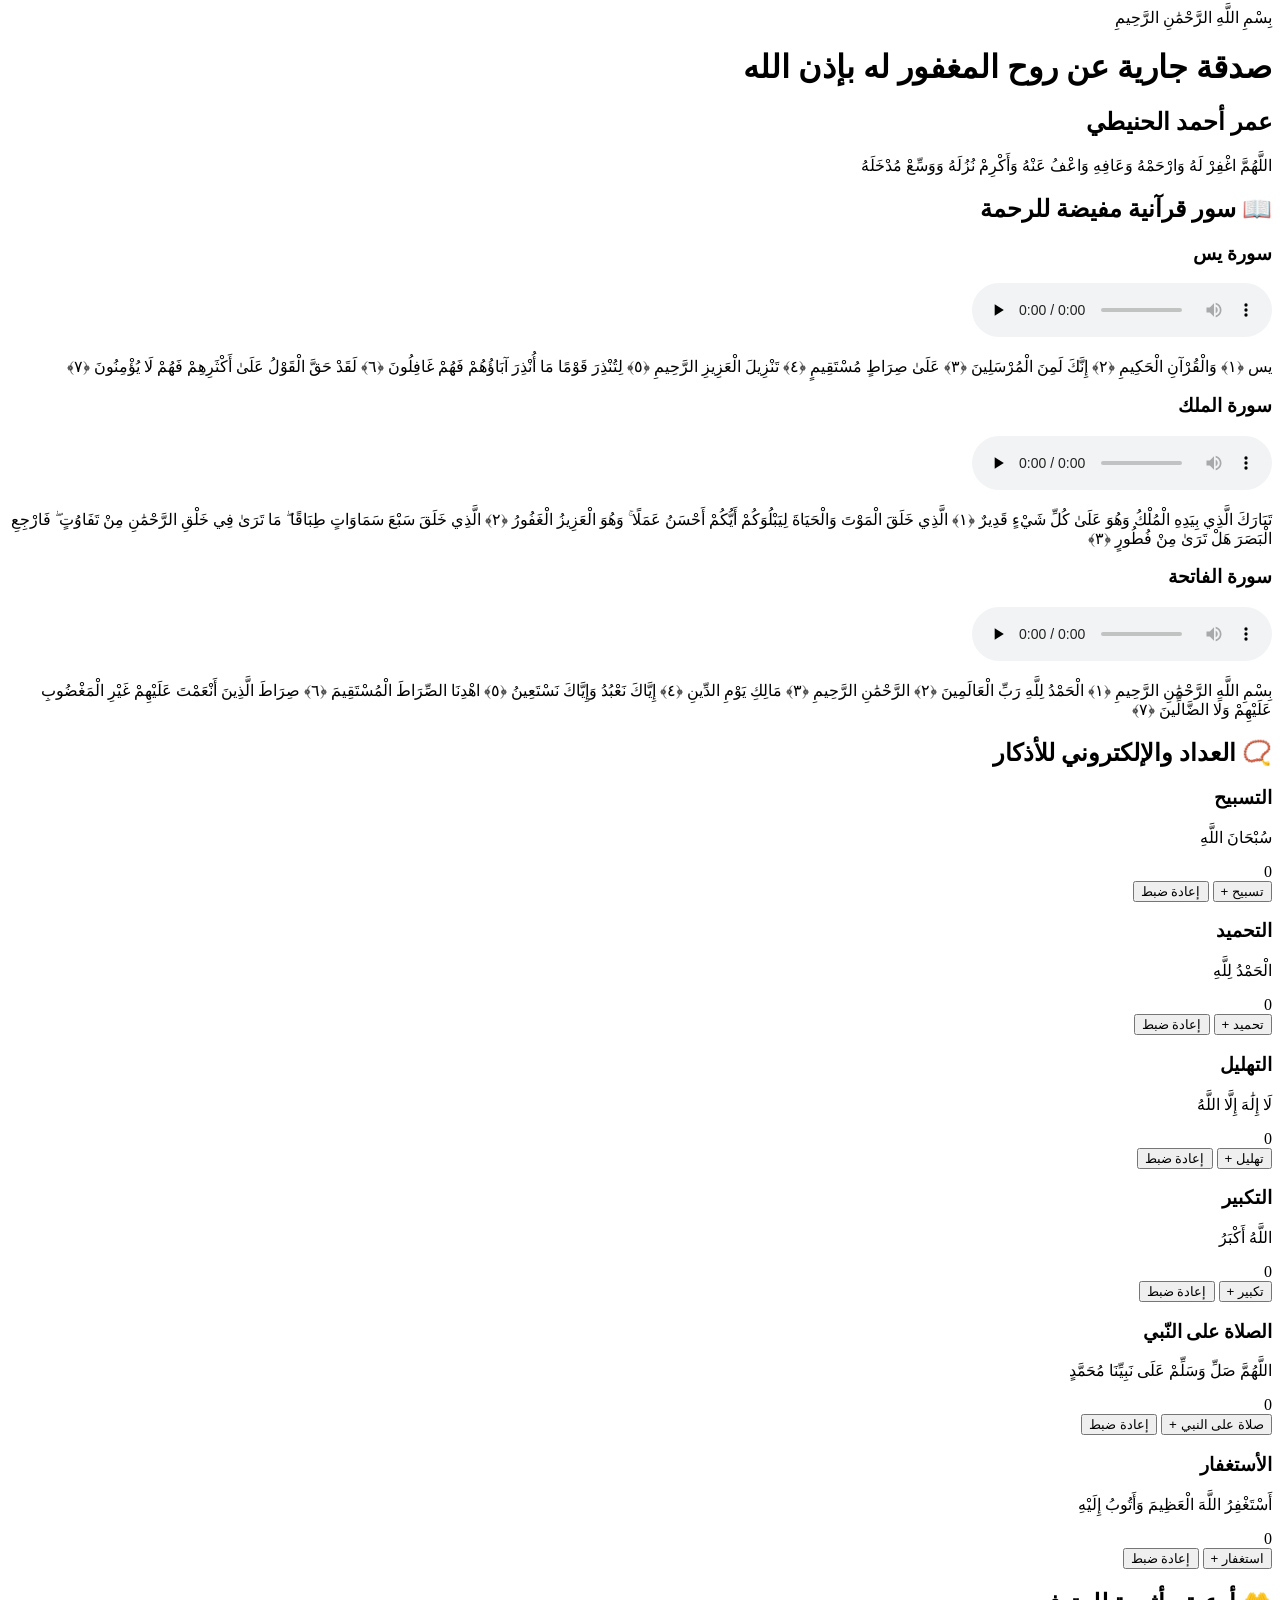
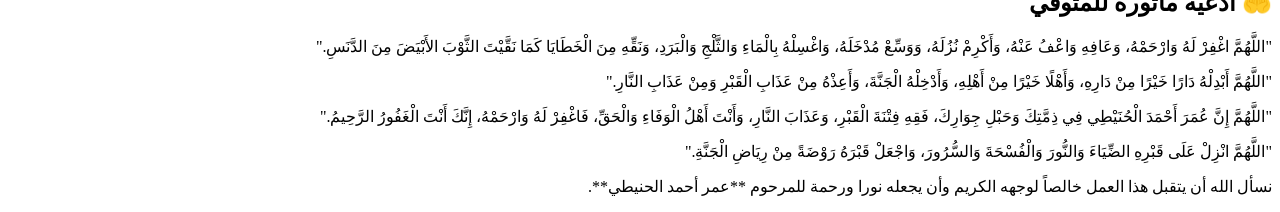
==== index.html @ a3ccf5ac "Create index.html" ====
<!DOCTYPE html>
<html lang="ar" dir="rtl">
<head>
    <meta charset="UTF-8">
    <meta name="viewport" content="width=device-width, initial-scale=1.0">
    <title>صدقة جارية عن روح المرحوم عمر أحمد الحنيطي</title>
    <link rel="stylesheet" href="style.css">
    <!-- خطوط عربية من Google Fonts -->
    <link rel="preconnect" href="https://fonts.googleapis.com">
    <link rel="preconnect" href="https://fonts.gstatic.com" crossorigin>
    <link href="https://fonts.googleapis.com/css2?family=Amiri:ital,wght@0,400;0,700;1,400&family=Tajawal:wght@400;500;700&display=swap" rel="stylesheet">
</head>
<body>

    <!-- الهيدر والترحيب -->
    <header class="hero">
        <div class="container">
            <span class="bismillah">بِسْمِ اللَّهِ الرَّحْمَٰنِ الرَّحِيمِ</span>
            <h1>صدقة جارية عن روح المغفور له بإذن الله</h1>
            <h2 class="name">عمر أحمد الحنيطي</h2>
            <p class="dua-header">اللَّهُمَّ اغْفِرْ لَهُ وَارْحَمْهُ وَعَافِهِ وَاعْفُ عَنْهُ وَأَكْرِمْ نُزُلَهُ وَوَسِّعْ مُدْخَلَهُ</p>
        </div>
    </header>

    <main class="container">
        <!-- قسم تلاوات قرآنية -->
        <section class="card">
            <h2><span class="icon">📖</span> سور قرآنية مفيضة للرحمة</h2>
            <div class="quran-container">

                <!-- سورة يس -->
                <div class="quran-item">
                    <h3>سورة يس</h3>
                    <audio controls preload="none">
                        <source src="https://server6.mp3quran.net/thubti/036.mp3" type="audio/mpeg">
                        متصفحك لا يدعم تشغيل الصوت.
                    </audio>
                    <div class="quran-text">
                        <p>يس ﴿١﴾ وَالْقُرْآنِ الْحَكِيمِ ﴿٢﴾ إِنَّكَ لَمِنَ الْمُرْسَلِينَ ﴿٣﴾ عَلَىٰ صِرَاطٍ مُسْتَقِيمٍ ﴿٤﴾ تَنْزِيلَ الْعَزِيزِ الرَّحِيمِ ﴿٥﴾ لِتُنْذِرَ قَوْمًا مَا أُنْذِرَ آبَاؤُهُمْ فَهُمْ غَافِلُونَ ﴿٦﴾ لَقَدْ حَقَّ الْقَوْلُ عَلَىٰ أَكْثَرِهِمْ فَهُمْ لَا يُؤْمِنُونَ ﴿٧﴾</p>
                    </div>
                </div>

                <!-- سورة الملك -->
                <div class="quran-item">
                    <h3>سورة الملك</h3>
                    <audio controls preload="none">
                        <source src="https://server6.mp3quran.net/thubti/067.mp3" type="audio/mpeg">
                        متصفحك لا يدعم تشغيل الصوت.
                    </audio>
                    <div class="quran-text">
                        <p>تَبَارَكَ الَّذِي بِيَدِهِ الْمُلْكُ وَهُوَ عَلَىٰ كُلِّ شَيْءٍ قَدِيرٌ ﴿١﴾ الَّذِي خَلَقَ الْمَوْتَ وَالْحَيَاةَ لِيَبْلُوَكُمْ أَيُّكُمْ أَحْسَنُ عَمَلًا ۚ وَهُوَ الْعَزِيزُ الْغَفُورُ ﴿٢﴾ الَّذِي خَلَقَ سَبْعَ سَمَاوَاتٍ طِبَاقًا ۖ مَا تَرَىٰ فِي خَلْقِ الرَّحْمَٰنِ مِنْ تَفَاوُتٍ ۖ فَارْجِعِ الْبَصَرَ هَلْ تَرَىٰ مِنْ فُطُورٍ ﴿٣﴾</p>
                    </div>
                </div>

                <!-- سورة الفاتحة -->
                <div class="quran-item">
                    <h3>سورة الفاتحة</h3>
                    <audio controls preload="none">
                        <source src="https://server6.mp3quran.net/thubti/001.mp3" type="audio/mpeg">
                        متصفحك لا يدعم تشغيل الصوت.
                    </audio>
                    <div class="quran-text">
                        <p>بِسْمِ اللَّهِ الرَّحْمَٰنِ الرَّحِيمِ ﴿١﴾ الْحَمْدُ لِلَّهِ رَبِّ الْعَالَمِينَ ﴿٢﴾ الرَّحْمَٰنِ الرَّحِيمِ ﴿٣﴾ مَالِكِ يَوْمِ الدِّينِ ﴿٤﴾ إِيَّاكَ نَعْبُدُ وَإِيَّاكَ نَسْتَعِينُ ﴿٥﴾ اهْدِنَا الصِّرَاطَ الْمُسْتَقِيمَ ﴿٦﴾ صِرَاطَ الَّذِينَ أَنْعَمْتَ عَلَيْهِمْ غَيْرِ الْمَغْضُوبِ عَلَيْهِمْ وَلَا الضَّالِّينَ ﴿٧﴾</p>
                    </div>
                </div>

            </div>
        </section>

        <!-- قسم السبحة الإلكترونية والعدادات -->
        <section class="card">
            <h2><span class="icon">📿</span> العداد والإلكتروني للأذكار</h2>
            <div class="counter-grid">
                
                <div class="counter-card">
                    <h3>التسبيح</h3>
                    <p class="dhikr-text">سُبْحَانَ اللَّهِ</p>
                    <div class="count-display" id="tasbeeh-count">0</div>
                    <button class="btn-count" onclick="increment('tasbeeh')">تسبيح +</button>
                    <button class="btn-reset" onclick="resetCount('tasbeeh')">إعادة ضبط</button>
                </div>

                <div class="counter-card">
                    <h3>التحميد</h3>
                    <p class="dhikr-text">الْحَمْدُ لِلَّهِ</p>
                    <div class="count-display" id="tahmeed-count">0</div>
                    <button class="btn-count" onclick="increment('tahmeed')">تحميد +</button>
                    <button class="btn-reset" onclick="resetCount('tahmeed')">إعادة ضبط</button>
                </div>

                <div class="counter-card">
                    <h3>التهليل</h3>
                    <p class="dhikr-text">لَا إِلَٰهَ إِلَّا اللَّهُ</p>
                    <div class="count-display" id="tahleel-count">0</div>
                    <button class="btn-count" onclick="increment('tahleel')">تهليل +</button>
                    <button class="btn-reset" onclick="resetCount('tahleel')">إعادة ضبط</button>
                </div>

                <div class="counter-card">
                    <h3>التكبير</h3>
                    <p class="dhikr-text">اللَّهُ أَكْبَرُ</p>
                    <div class="count-display" id="takbeer-count">0</div>
                    <button class="btn-count" onclick="increment('takbeer')">تكبير +</button>
                    <button class="btn-reset" onclick="resetCount('takbeer')">إعادة ضبط</button>
                </div>

                <div class="counter-card">
                    <h3>الصلاة على النّبي</h3>
                    <p class="dhikr-text">اللَّهُمَّ صَلِّ وَسَلِّمْ عَلَى نَبِيِّنَا مُحَمَّدٍ</p>
                    <div class="count-display" id="salawat-count">0</div>
                    <button class="btn-count" onclick="increment('salawat')">صلاة على النبي +</button>
                    <button class="btn-reset" onclick="resetCount('salawat')">إعادة ضبط</button>
                </div>

                <div class="counter-card">
                    <h3>الأستغفار</h3>
                    <p class="dhikr-text">أَسْتَغْفِرُ اللَّهَ الْعَظِيمَ وَأَتُوبُ إِلَيْهِ</p>
                    <div class="count-display" id="istighfar-count">0</div>
                    <button class="btn-count" onclick="increment('istighfar')">استغفار +</button>
                    <button class="btn-reset" onclick="resetCount('istighfar')">إعادة ضبط</button>
                </div>

            </div>
        </section>

        <!-- قسم الأدعية للمتوفي -->
        <section class="card">
            <h2><span class="icon">🤲</span> أدعية مأثورة للمتوفي</h2>
            <div class="dua-list">
                <div class="dua-item">
                    <p>"اللَّهُمَّ اغْفِرْ لَهُ وَارْحَمْهُ، وَعَافِهِ وَاعْفُ عَنْهُ، وَأَكْرِمْ نُزُلَهُ، وَوَسِّعْ مُدْخَلَهُ، وَاغْسِلْهُ بِالْمَاءِ وَالثَّلْجِ وَالْبَرَدِ، وَنَقِّهِ مِنَ الْخَطَايَا كَمَا نَقَّيْتَ الثَّوْبَ الأَبْيَضَ مِنَ الدَّنَسِ."</p>
                </div>
                <div class="dua-item">
                    <p>"اللَّهُمَّ أَبْدِلْهُ دَارًا خَيْرًا مِنْ دَارِهِ، وَأَهْلًا خَيْرًا مِنْ أَهْلِهِ، وَأَدْخِلْهُ الْجَنَّةَ، وَأَعِذْهُ مِنْ عَذَابِ الْقَبْرِ وَمِنْ عَذَابِ النَّارِ."</p>
                </div>
                <div class="dua-item">
                    <p>"اللَّهُمَّ إِنَّ عُمَرَ أَحْمَدَ الْحُنَيْطِي فِي ذِمَّتِكَ وَحَبْلِ جِوَارِكَ، فَقِهِ فِتْنَةَ الْقَبْرِ، وَعَذَابَ النَّارِ، وَأَنْتَ أَهْلُ الْوَفَاءِ وَالْحَقِّ، فَاغْفِرْ لَهُ وَارْحَمْهُ، إِنَّكَ أَنْتَ الْغَفُورُ الرَّحِيمُ."</p>
                </div>
                <div class="dua-item">
                    <p>"اللَّهُمَّ انْزِلْ عَلَى قَبْرِهِ الضِّيَاءَ وَالنُّورَ وَالْفُسْحَةَ وَالسُّرُورَ، وَاجْعَلْ قَبْرَهُ رَوْضَةً مِنْ رِيَاضِ الْجَنَّةِ."</p>
                </div>
            </div>
        </section>
    </main>

    <footer>
        <div class="container">
            <p>نسأل الله أن يتقبل هذا العمل خالصاً لوجهه الكريم وأن يجعله نورا ورحمة للمرحوم **عمر أحمد الحنيطي**.</p>
        </div>
    </footer>

    <script src="script.js"></script>
</body>
</html>
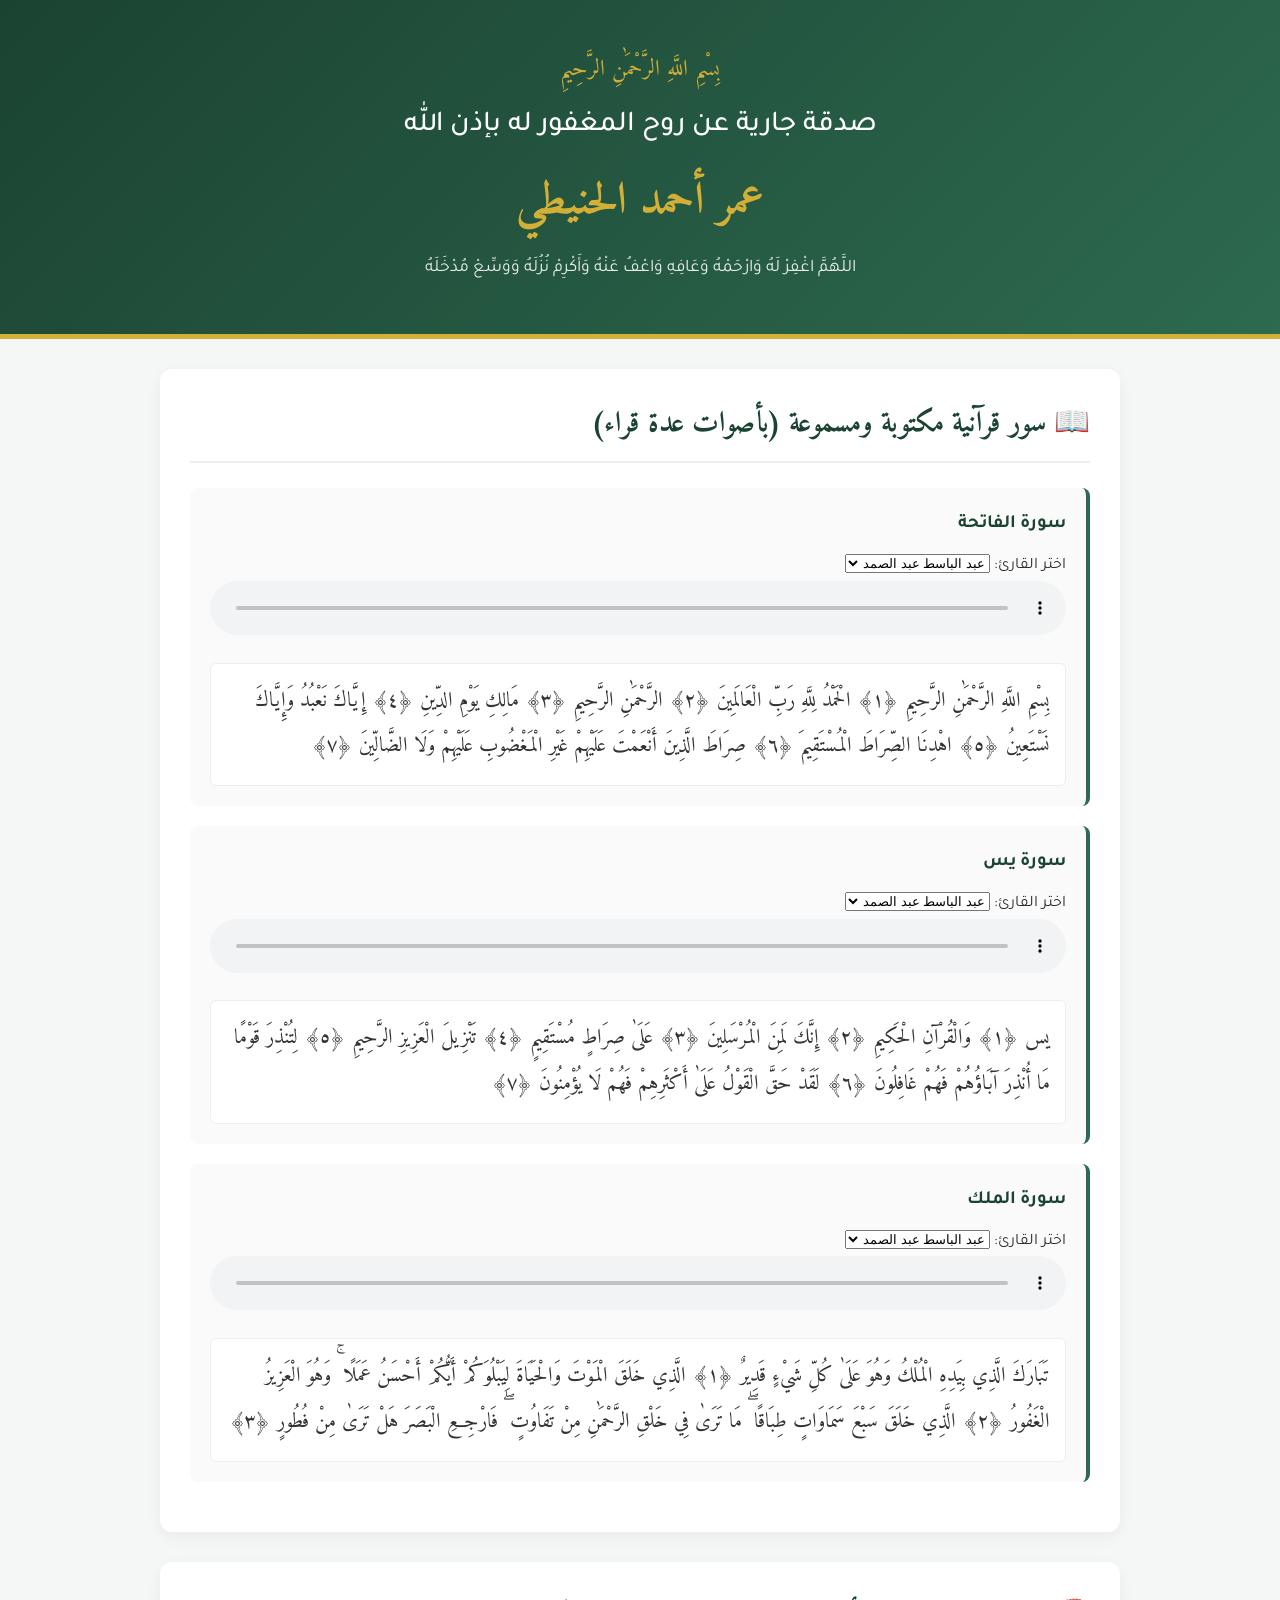
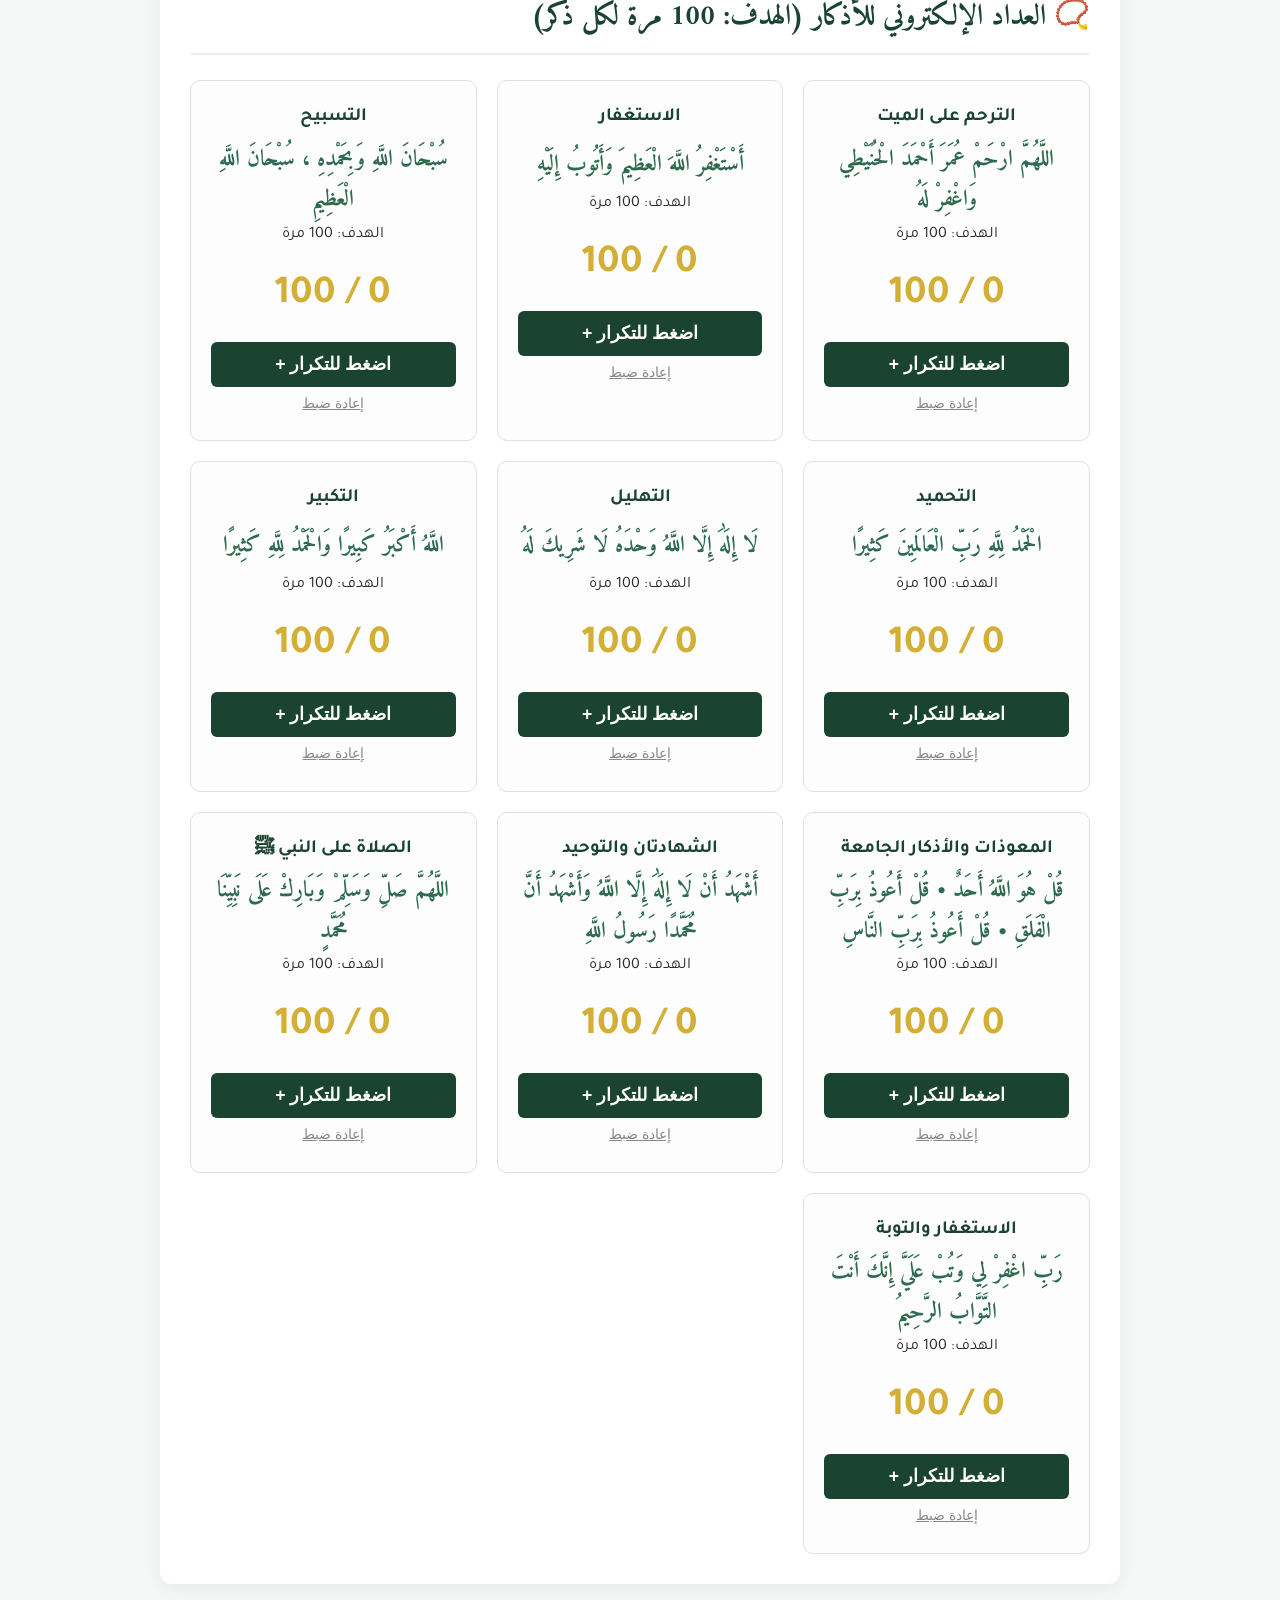
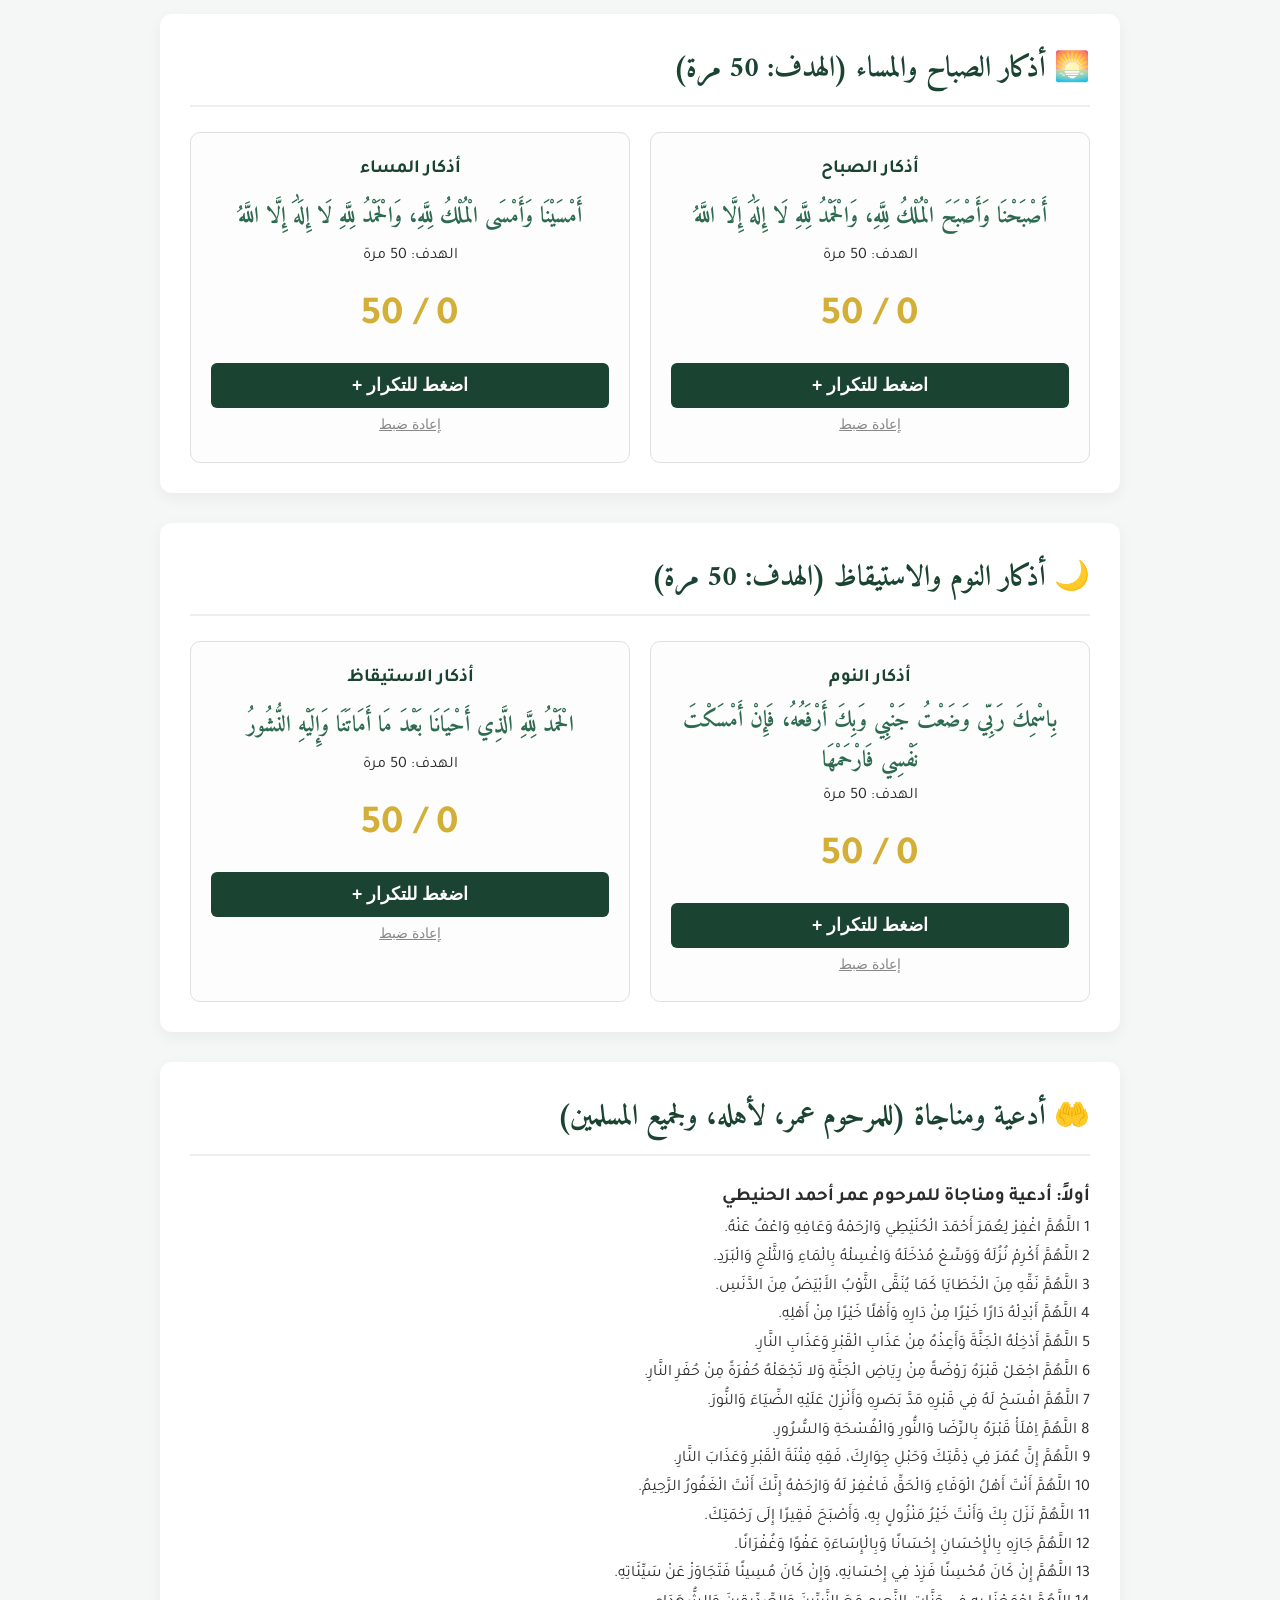
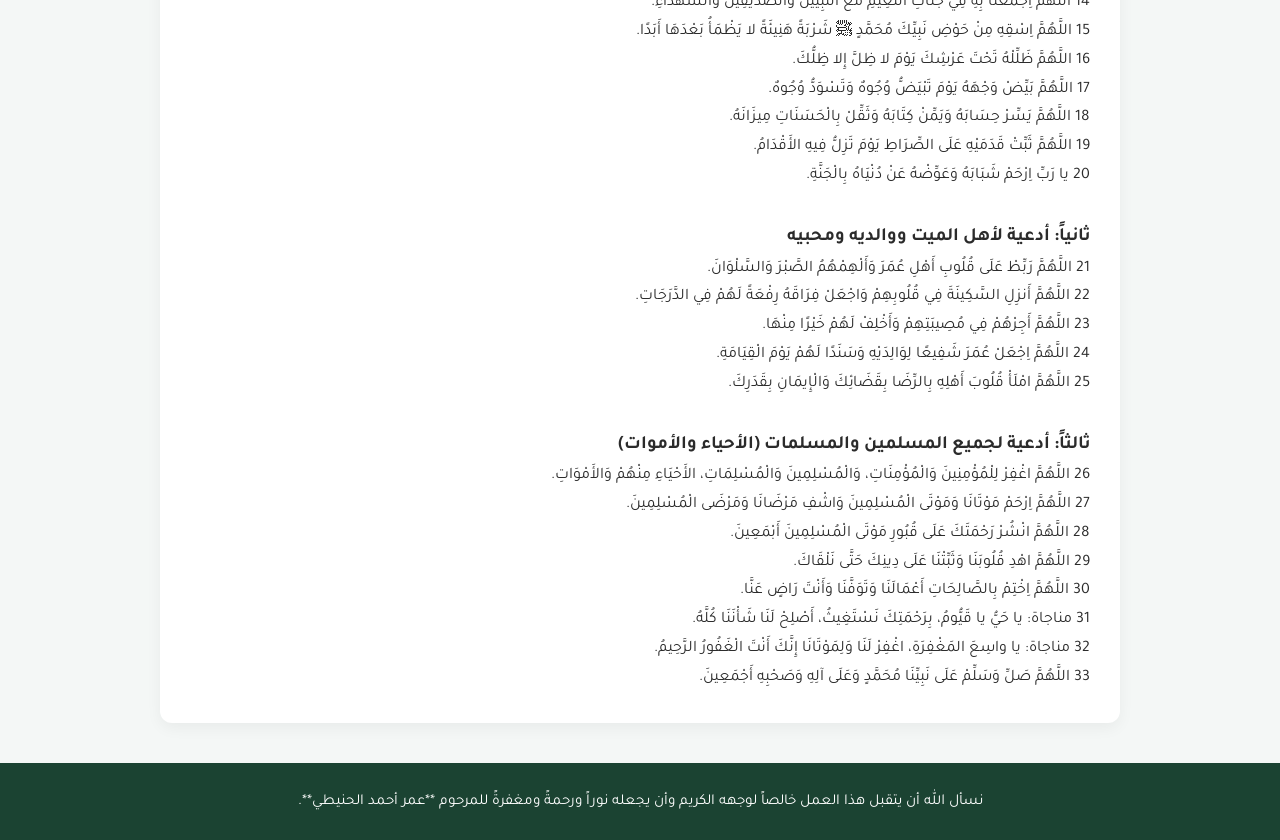
==== commit 28b1ed9b: "Update index.html" ====
--- a/index.html
+++ b/index.html
@@ -5,14 +5,12 @@
     <meta name="viewport" content="width=device-width, initial-scale=1.0">
     <title>صدقة جارية عن روح المرحوم عمر أحمد الحنيطي</title>
     <link rel="stylesheet" href="style.css">
-    <!-- خطوط عربية من Google Fonts -->
     <link rel="preconnect" href="https://fonts.googleapis.com">
     <link rel="preconnect" href="https://fonts.gstatic.com" crossorigin>
-    <link href="https://fonts.googleapis.com/css2?family=Amiri:ital,wght@0,400;0,700;1,400&family=Tajawal:wght@400;500;700&display=swap" rel="stylesheet">
+    <link href="https://fonts.googleapis.com/css2?family=Amiri:wght@400;700&family=Tajawal:wght@400;500;700&display=swap" rel="stylesheet">
 </head>
 <body>
 
-    <!-- الهيدر والترحيب -->
     <header class="hero">
         <div class="container">
             <span class="bismillah">بِسْمِ اللَّهِ الرَّحْمَٰنِ الرَّحِيمِ</span>
@@ -23,17 +21,44 @@
     </header>
 
     <main class="container">
-        <!-- قسم تلاوات قرآنية -->
-        <section class="card">
-            <h2><span class="icon">📖</span> سور قرآنية مفيضة للرحمة</h2>
+        
+        <!-- قسم تلاوات قرآنية متعددة المشايخ -->
+        <section class="card">
+            <h2><span class="icon">📖</span> سور قرآنية مكتوبة ومسموعة (بأصوات عدة قراء)</h2>
             <div class="quran-container">
+
+                <!-- سورة الفاتحة -->
+                <div class="quran-item">
+                    <h3>سورة الفاتحة</h3>
+                    <div class="reciter-select">
+                        <label>اختر القارئ: </label>
+                        <select onchange="changeAudio('fatiha', this.value)">
+                            <option value="https://server6.mp3quran.net/thubti/001.mp3">عبد الباسط عبد الصمد</option>
+                            <option value="https://server8.mp3quran.net/afs/001.mp3">مشاري العفاسي</option>
+                            <option value="https://server13.mp3quran.net/hussary/001.mp3">محمود خليل الحصري</option>
+                        </select>
+                    </div>
+                    <audio id="audio-fatiha" controls preload="none">
+                        <source src="https://server6.mp3quran.net/thubti/001.mp3" type="audio/mpeg">
+                    </audio>
+                    <div class="quran-text">
+                        <p>بِسْمِ اللَّهِ الرَّحْمَٰنِ الرَّحِيمِ ﴿١﴾ الْحَمْدُ لِلَّهِ رَبِّ الْعَالَمِينَ ﴿٢﴾ الرَّحْمَٰنِ الرَّحِيمِ ﴿٣﴾ مَالِكِ يَوْمِ الدِّينِ ﴿٤﴾ إِيَّاكَ نَعْبُدُ وَإِيَّاكَ نَسْتَعِينُ ﴿٥﴾ اهْدِنَا الصِّرَاطَ الْمُسْتَقِيمَ ﴿٦﴾ صِرَاطَ الَّذِينَ أَنْعَمْتَ عَلَيْهِمْ غَيْرِ الْمَغْضُوبِ عَلَيْهِمْ وَلَا الضَّالِّينَ ﴿٧﴾</p>
+                    </div>
+                </div>
 
                 <!-- سورة يس -->
                 <div class="quran-item">
                     <h3>سورة يس</h3>
-                    <audio controls preload="none">
+                    <div class="reciter-select">
+                        <label>اختر القارئ: </label>
+                        <select onchange="changeAudio('yasin', this.value)">
+                            <option value="https://server6.mp3quran.net/thubti/036.mp3">عبد الباسط عبد الصمد</option>
+                            <option value="https://server8.mp3quran.net/afs/036.mp3">مشاري العفاسي</option>
+                            <option value="https://server13.mp3quran.net/hussary/036.mp3">محمود خليل الحصري</option>
+                        </select>
+                    </div>
+                    <audio id="audio-yasin" controls preload="none">
                         <source src="https://server6.mp3quran.net/thubti/036.mp3" type="audio/mpeg">
-                        متصفحك لا يدعم تشغيل الصوت.
                     </audio>
                     <div class="quran-text">
                         <p>يس ﴿١﴾ وَالْقُرْآنِ الْحَكِيمِ ﴿٢﴾ إِنَّكَ لَمِنَ الْمُرْسَلِينَ ﴿٣﴾ عَلَىٰ صِرَاطٍ مُسْتَقِيمٍ ﴿٤﴾ تَنْزِيلَ الْعَزِيزِ الرَّحِيمِ ﴿٥﴾ لِتُنْذِرَ قَوْمًا مَا أُنْذِرَ آبَاؤُهُمْ فَهُمْ غَافِلُونَ ﴿٦﴾ لَقَدْ حَقَّ الْقَوْلُ عَلَىٰ أَكْثَرِهِمْ فَهُمْ لَا يُؤْمِنُونَ ﴿٧﴾</p>
@@ -43,109 +68,239 @@
                 <!-- سورة الملك -->
                 <div class="quran-item">
                     <h3>سورة الملك</h3>
-                    <audio controls preload="none">
+                    <div class="reciter-select">
+                        <label>اختر القارئ: </label>
+                        <select onchange="changeAudio('mulk', this.value)">
+                            <option value="https://server6.mp3quran.net/thubti/067.mp3">عبد الباسط عبد الصمد</option>
+                            <option value="https://server8.mp3quran.net/afs/067.mp3">مشاري العفاسي</option>
+                            <option value="https://server13.mp3quran.net/hussary/067.mp3">محمود خليل الحصري</option>
+                        </select>
+                    </div>
+                    <audio id="audio-mulk" controls preload="none">
                         <source src="https://server6.mp3quran.net/thubti/067.mp3" type="audio/mpeg">
-                        متصفحك لا يدعم تشغيل الصوت.
                     </audio>
                     <div class="quran-text">
                         <p>تَبَارَكَ الَّذِي بِيَدِهِ الْمُلْكُ وَهُوَ عَلَىٰ كُلِّ شَيْءٍ قَدِيرٌ ﴿١﴾ الَّذِي خَلَقَ الْمَوْتَ وَالْحَيَاةَ لِيَبْلُوَكُمْ أَيُّكُمْ أَحْسَنُ عَمَلًا ۚ وَهُوَ الْعَزِيزُ الْغَفُورُ ﴿٢﴾ الَّذِي خَلَقَ سَبْعَ سَمَاوَاتٍ طِبَاقًا ۖ مَا تَرَىٰ فِي خَلْقِ الرَّحْمَٰنِ مِنْ تَفَاوُتٍ ۖ فَارْجِعِ الْبَصَرَ هَلْ تَرَىٰ مِنْ فُطُورٍ ﴿٣﴾</p>
                     </div>
                 </div>
 
-                <!-- سورة الفاتحة -->
-                <div class="quran-item">
-                    <h3>سورة الفاتحة</h3>
-                    <audio controls preload="none">
-                        <source src="https://server6.mp3quran.net/thubti/001.mp3" type="audio/mpeg">
-                        متصفحك لا يدعم تشغيل الصوت.
-                    </audio>
-                    <div class="quran-text">
-                        <p>بِسْمِ اللَّهِ الرَّحْمَٰنِ الرَّحِيمِ ﴿١﴾ الْحَمْدُ لِلَّهِ رَبِّ الْعَالَمِينَ ﴿٢﴾ الرَّحْمَٰنِ الرَّحِيمِ ﴿٣﴾ مَالِكِ يَوْمِ الدِّينِ ﴿٤﴾ إِيَّاكَ نَعْبُدُ وَإِيَّاكَ نَسْتَعِينُ ﴿٥﴾ اهْدِنَا الصِّرَاطَ الْمُسْتَقِيمَ ﴿٦﴾ صِرَاطَ الَّذِينَ أَنْعَمْتَ عَلَيْهِمْ غَيْرِ الْمَغْضُوبِ عَلَيْهِمْ وَلَا الضَّالِّينَ ﴿٧﴾</p>
-                    </div>
-                </div>
-
-            </div>
-        </section>
-
-        <!-- قسم السبحة الإلكترونية والعدادات -->
-        <section class="card">
-            <h2><span class="icon">📿</span> العداد والإلكتروني للأذكار</h2>
+            </div>
+        </section>
+
+        <!-- قسم العدادات 100 مرة -->
+        <section class="card">
+            <h2><span class="icon">📿</span> العداد الإلكتروني للأذكار (الهدف: 100 مرة لكل ذكر)</h2>
             <div class="counter-grid">
                 
+                <div class="counter-card" id="card-taraham">
+                    <h3>الترحم على الميت</h3>
+                    <p class="dhikr-text">اللَّهُمَّ ارْحَمْ عُمَرَ أَحْمَدَ الْحُنَيْطِي وَاغْفِرْ لَهُ</p>
+                    <div class="target-badge">الهدف: 100 مرة</div>
+                    <div class="count-display"><span id="taraham-count">0</span> / 100</div>
+                    <div class="progress-bar"><div class="progress-fill" id="taraham-progress"></div></div>
+                    <button class="btn-count" onclick="increment('taraham', 100)">اضغط للتكرار +</button>
+                    <button class="btn-reset" onclick="resetCount('taraham')">إعادة ضبط</button>
+                </div>
+
+                <div class="counter-card" id="card-istighfar">
+                    <h3>الاستغفار</h3>
+                    <p class="dhikr-text">أَسْتَغْفِرُ اللَّهَ الْعَظِيمَ وَأَتُوبُ إِلَيْهِ</p>
+                    <div class="target-badge">الهدف: 100 مرة</div>
+                    <div class="count-display"><span id="istighfar-count">0</span> / 100</div>
+                    <div class="progress-bar"><div class="progress-fill" id="istighfar-progress"></div></div>
+                    <button class="btn-count" onclick="increment('istighfar', 100)">اضغط للتكرار +</button>
+                    <button class="btn-reset" onclick="resetCount('istighfar')">إعادة ضبط</button>
+                </div>
+
+                <div class="counter-card" id="card-tasbeeh">
+                    <h3>التسبيح</h3>
+                    <p class="dhikr-text">سُبْحَانَ اللَّهِ وَبِحَمْدِهِ ، سُبْحَانَ اللَّهِ الْعَظِيمِ</p>
+                    <div class="target-badge">الهدف: 100 مرة</div>
+                    <div class="count-display"><span id="tasbeeh-count">0</span> / 100</div>
+                    <div class="progress-bar"><div class="progress-fill" id="tasbeeh-progress"></div></div>
+                    <button class="btn-count" onclick="increment('tasbeeh', 100)">اضغط للتكرار +</button>
+                    <button class="btn-reset" onclick="resetCount('tasbeeh')">إعادة ضبط</button>
+                </div>
+
+                <div class="counter-card" id="card-tahmeed">
+                    <h3>التحميد</h3>
+                    <p class="dhikr-text">الْحَمْدُ لِلَّهِ رَبِّ الْعَالَمِينَ كَثِيرًا</p>
+                    <div class="target-badge">الهدف: 100 مرة</div>
+                    <div class="count-display"><span id="tahmeed-count">0</span> / 100</div>
+                    <div class="progress-bar"><div class="progress-fill" id="tahmeed-progress"></div></div>
+                    <button class="btn-count" onclick="increment('tahmeed', 100)">اضغط للتكرار +</button>
+                    <button class="btn-reset" onclick="resetCount('tahmeed')">إعادة ضبط</button>
+                </div>
+
+                <div class="counter-card" id="card-tahleel">
+                    <h3>التهليل</h3>
+                    <p class="dhikr-text">لَا إِلَٰهَ إِلَّا اللَّهُ وَحْدَهُ لَا شَرِيكَ لَهُ</p>
+                    <div class="target-badge">الهدف: 100 مرة</div>
+                    <div class="count-display"><span id="tahleel-count">0</span> / 100</div>
+                    <div class="progress-bar"><div class="progress-fill" id="tahleel-progress"></div></div>
+                    <button class="btn-count" onclick="increment('tahleel', 100)">اضغط للتكرار +</button>
+                    <button class="btn-reset" onclick="resetCount('tahleel')">إعادة ضبط</button>
+                </div>
+
+                <div class="counter-card" id="card-takbeer">
+                    <h3>التكبير</h3>
+                    <p class="dhikr-text">اللَّهُ أَكْبَرُ كَبِيرًا وَالْحَمْدُ لِلَّهِ كَثِيرًا</p>
+                    <div class="target-badge">الهدف: 100 مرة</div>
+                    <div class="count-display"><span id="takbeer-count">0</span> / 100</div>
+                    <div class="progress-bar"><div class="progress-fill" id="takbeer-progress"></div></div>
+                    <button class="btn-count" onclick="increment('takbeer', 100)">اضغط للتكرار +</button>
+                    <button class="btn-reset" onclick="resetCount('takbeer')">إعادة ضبط</button>
+                </div>
+
+                <div class="counter-card" id="card-muawidhat">
+                    <h3>المعوذات والأذكار الجامعة</h3>
+                    <p class="dhikr-text">قُلْ هُوَ اللَّهُ أَحَدٌ • قُلْ أَعُوذُ بِرَبِّ الْفَلَقِ • قُلْ أَعُوذُ بِرَبِّ النَّاسِ</p>
+                    <div class="target-badge">الهدف: 100 مرة</div>
+                    <div class="count-display"><span id="muawidhat-count">0</span> / 100</div>
+                    <div class="progress-bar"><div class="progress-fill" id="muawidhat-progress"></div></div>
+                    <button class="btn-count" onclick="increment('muawidhat', 100)">اضغط للتكرار +</button>
+                    <button class="btn-reset" onclick="resetCount('muawidhat')">إعادة ضبط</button>
+                </div>
+
+                <div class="counter-card" id="card-shahaada">
+                    <h3>الشهادتان والتوحيد</h3>
+                    <p class="dhikr-text">أَشْهَدُ أَنْ لَا إِلَٰهَ إِلَّا اللَّهُ وَأَشْهَدُ أَنَّ مُحَمَّدًا رَسُولُ اللَّهِ</p>
+                    <div class="target-badge">الهدف: 100 مرة</div>
+                    <div class="count-display"><span id="shahaada-count">0</span> / 100</div>
+                    <div class="progress-bar"><div class="progress-fill" id="shahaada-progress"></div></div>
+                    <button class="btn-count" onclick="increment('shahaada', 100)">اضغط للتكرار +</button>
+                    <button class="btn-reset" onclick="resetCount('shahaada')">إعادة ضبط</button>
+                </div>
+
+                <div class="counter-card" id="card-salawat">
+                    <h3>الصلاة على النبي ﷺ</h3>
+                    <p class="dhikr-text">اللَّهُمَّ صَلِّ وَسَلِّمْ وَبَارِكْ عَلَى نَبِيِّنَا مُحَمَّدٍ</p>
+                    <div class="target-badge">الهدف: 100 مرة</div>
+                    <div class="count-display"><span id="salawat-count">0</span> / 100</div>
+                    <div class="progress-bar"><div class="progress-fill" id="salawat-progress"></div></div>
+                    <button class="btn-count" onclick="increment('salawat', 100)">اضغط للتكرار +</button>
+                    <button class="btn-reset" onclick="resetCount('salawat')">إعادة ضبط</button>
+                </div>
+
+                <div class="counter-card" id="card-tawba">
+                    <h3>الاستغفار والتوبة</h3>
+                    <p class="dhikr-text">رَبِّ اغْفِرْ لِي وَتُبْ عَلَيَّ إِنَّكَ أَنْتَ التَّوَّابُ الرَّحِيمُ</p>
+                    <div class="target-badge">الهدف: 100 مرة</div>
+                    <div class="count-display"><span id="tawba-count">0</span> / 100</div>
+                    <div class="progress-bar"><div class="progress-fill" id="tawba-progress"></div></div>
+                    <button class="btn-count" onclick="increment('tawba', 100)">اضغط للتكرار +</button>
+                    <button class="btn-reset" onclick="resetCount('tawba')">إعادة ضبط</button>
+                </div>
+
+            </div>
+        </section>
+
+        <!-- قسم أذكار الصباح والمساء -->
+        <section class="card">
+            <h2><span class="icon">🌅</span> أذكار الصباح والمساء (الهدف: 50 مرة)</h2>
+            <div class="counter-grid">
                 <div class="counter-card">
-                    <h3>التسبيح</h3>
-                    <p class="dhikr-text">سُبْحَانَ اللَّهِ</p>
-                    <div class="count-display" id="tasbeeh-count">0</div>
-                    <button class="btn-count" onclick="increment('tasbeeh')">تسبيح +</button>
-                    <button class="btn-reset" onclick="resetCount('tasbeeh')">إعادة ضبط</button>
+                    <h3>أذكار الصباح</h3>
+                    <p class="dhikr-text">أَصْبَحْنَا وَأَصْبَحَ الْمُلْكُ لِلَّهِ، وَالْحَمْدُ لِلَّهِ لَا إِلَٰهَ إِلَّا اللَّهُ</p>
+                    <div class="target-badge">الهدف: 50 مرة</div>
+                    <div class="count-display"><span id="sabah-count">0</span> / 50</div>
+                    <div class="progress-bar"><div class="progress-fill" id="sabah-progress"></div></div>
+                    <button class="btn-count" onclick="increment('sabah', 50)">اضغط للتكرار +</button>
+                    <button class="btn-reset" onclick="resetCount('sabah')">إعادة ضبط</button>
                 </div>
 
                 <div class="counter-card">
-                    <h3>التحميد</h3>
-                    <p class="dhikr-text">الْحَمْدُ لِلَّهِ</p>
-                    <div class="count-display" id="tahmeed-count">0</div>
-                    <button class="btn-count" onclick="increment('tahmeed')">تحميد +</button>
-                    <button class="btn-reset" onclick="resetCount('tahmeed')">إعادة ضبط</button>
-                </div>
-
+                    <h3>أذكار المساء</h3>
+                    <p class="dhikr-text">أَمْسَيْنَا وَأَمْسَى الْمُلْكُ لِلَّهِ، وَالْحَمْدُ لِلَّهِ لَا إِلَٰهَ إِلَّا اللَّهُ</p>
+                    <div class="target-badge">الهدف: 50 مرة</div>
+                    <div class="count-display"><span id="masaa-count">0</span> / 50</div>
+                    <div class="progress-bar"><div class="progress-fill" id="masaa-progress"></div></div>
+                    <button class="btn-count" onclick="increment('masaa', 50)">اضغط للتكرار +</button>
+                    <button class="btn-reset" onclick="resetCount('masaa')">إعادة ضبط</button>
+                </div>
+            </div>
+        </section>
+
+        <!-- قسم أذكار النوم والاستيقاظ -->
+        <section class="card">
+            <h2><span class="icon">🌙</span> أذكار النوم والاستيقاظ (الهدف: 50 مرة)</h2>
+            <div class="counter-grid">
                 <div class="counter-card">
-                    <h3>التهليل</h3>
-                    <p class="dhikr-text">لَا إِلَٰهَ إِلَّا اللَّهُ</p>
-                    <div class="count-display" id="tahleel-count">0</div>
-                    <button class="btn-count" onclick="increment('tahleel')">تهليل +</button>
-                    <button class="btn-reset" onclick="resetCount('tahleel')">إعادة ضبط</button>
+                    <h3>أذكار النوم</h3>
+                    <p class="dhikr-text">بِاسْمِكَ رَبِّي وَضَعْتُ جَنْبِي وَبِكَ أَرْفَعُهُ، فَإِنْ أَمْسَكْتَ نَفْسِي فَارْحَمْهَا</p>
+                    <div class="target-badge">الهدف: 50 مرة</div>
+                    <div class="count-display"><span id="nawm-count">0</span> / 50</div>
+                    <div class="progress-bar"><div class="progress-fill" id="nawm-progress"></div></div>
+                    <button class="btn-count" onclick="increment('nawm', 50)">اضغط للتكرار +</button>
+                    <button class="btn-reset" onclick="resetCount('nawm')">إعادة ضبط</button>
                 </div>
 
                 <div class="counter-card">
-                    <h3>التكبير</h3>
-                    <p class="dhikr-text">اللَّهُ أَكْبَرُ</p>
-                    <div class="count-display" id="takbeer-count">0</div>
-                    <button class="btn-count" onclick="increment('takbeer')">تكبير +</button>
-                    <button class="btn-reset" onclick="resetCount('takbeer')">إعادة ضبط</button>
-                </div>
-
-                <div class="counter-card">
-                    <h3>الصلاة على النّبي</h3>
-                    <p class="dhikr-text">اللَّهُمَّ صَلِّ وَسَلِّمْ عَلَى نَبِيِّنَا مُحَمَّدٍ</p>
-                    <div class="count-display" id="salawat-count">0</div>
-                    <button class="btn-count" onclick="increment('salawat')">صلاة على النبي +</button>
-                    <button class="btn-reset" onclick="resetCount('salawat')">إعادة ضبط</button>
-                </div>
-
-                <div class="counter-card">
-                    <h3>الأستغفار</h3>
-                    <p class="dhikr-text">أَسْتَغْفِرُ اللَّهَ الْعَظِيمَ وَأَتُوبُ إِلَيْهِ</p>
-                    <div class="count-display" id="istighfar-count">0</div>
-                    <button class="btn-count" onclick="increment('istighfar')">استغفار +</button>
-                    <button class="btn-reset" onclick="resetCount('istighfar')">إعادة ضبط</button>
-                </div>
-
-            </div>
-        </section>
-
-        <!-- قسم الأدعية للمتوفي -->
-        <section class="card">
-            <h2><span class="icon">🤲</span> أدعية مأثورة للمتوفي</h2>
-            <div class="dua-list">
-                <div class="dua-item">
-                    <p>"اللَّهُمَّ اغْفِرْ لَهُ وَارْحَمْهُ، وَعَافِهِ وَاعْفُ عَنْهُ، وَأَكْرِمْ نُزُلَهُ، وَوَسِّعْ مُدْخَلَهُ، وَاغْسِلْهُ بِالْمَاءِ وَالثَّلْجِ وَالْبَرَدِ، وَنَقِّهِ مِنَ الْخَطَايَا كَمَا نَقَّيْتَ الثَّوْبَ الأَبْيَضَ مِنَ الدَّنَسِ."</p>
-                </div>
-                <div class="dua-item">
-                    <p>"اللَّهُمَّ أَبْدِلْهُ دَارًا خَيْرًا مِنْ دَارِهِ، وَأَهْلًا خَيْرًا مِنْ أَهْلِهِ، وَأَدْخِلْهُ الْجَنَّةَ، وَأَعِذْهُ مِنْ عَذَابِ الْقَبْرِ وَمِنْ عَذَابِ النَّارِ."</p>
-                </div>
-                <div class="dua-item">
-                    <p>"اللَّهُمَّ إِنَّ عُمَرَ أَحْمَدَ الْحُنَيْطِي فِي ذِمَّتِكَ وَحَبْلِ جِوَارِكَ، فَقِهِ فِتْنَةَ الْقَبْرِ، وَعَذَابَ النَّارِ، وَأَنْتَ أَهْلُ الْوَفَاءِ وَالْحَقِّ، فَاغْفِرْ لَهُ وَارْحَمْهُ، إِنَّكَ أَنْتَ الْغَفُورُ الرَّحِيمُ."</p>
-                </div>
-                <div class="dua-item">
-                    <p>"اللَّهُمَّ انْزِلْ عَلَى قَبْرِهِ الضِّيَاءَ وَالنُّورَ وَالْفُسْحَةَ وَالسُّرُورَ، وَاجْعَلْ قَبْرَهُ رَوْضَةً مِنْ رِيَاضِ الْجَنَّةِ."</p>
-                </div>
+                    <h3>أذكار الاستيقاظ</h3>
+                    <p class="dhikr-text">الْحَمْدُ لِلَّهِ الَّذِي أَحْيَانَا بَعْدَ مَا أَمَاتَنَا وَإِلَيْهِ النُّشُورُ</p>
+                    <div class="target-badge">الهدف: 50 مرة</div>
+                    <div class="count-display"><span id="istiyqath-count">0</span> / 50</div>
+                    <div class="progress-bar"><div class="progress-fill" id="istiyqath-progress"></div></div>
+                    <button class="btn-count" onclick="increment('istiyqath', 50)">اضغط للتكرار +</button>
+                    <button class="btn-reset" onclick="resetCount('istiyqath')">إعادة ضبط</button>
+                </div>
+            </div>
+        </section>
+
+        <!-- قسم الأدعية الشاملة (للمتوفي عمر، لأهله، ولعموم المسلمين) -->
+        <section class="card">
+            <h2><span class="icon">🤲</span> أدعية ومناجاة (للمرحوم عمر، لأهله، ولجميع المسلمين)</h2>
+            
+            <h3 class="sub-header">أولاً: أدعية ومناجاة للمرحوم عمر أحمد الحنيطي</h3>
+            <div class="dua-grid">
+                <div class="dua-box"><span class="dua-num">1</span> اللَّهُمَّ اغْفِرْ لِعُمَرَ أَحْمَدَ الْحُنَيْطِي وَارْحَمْهُ وَعَافِهِ وَاعْفُ عَنْهُ.</div>
+                <div class="dua-box"><span class="dua-num">2</span> اللَّهُمَّ أَكْرِمْ نُزُلَهُ وَوَسِّعْ مُدْخَلَهُ وَاغْسِلْهُ بِالْمَاءِ وَالثَّلْجِ وَالْبَرَدِ.</div>
+                <div class="dua-box"><span class="dua-num">3</span> اللَّهُمَّ نَقِّهِ مِنَ الْخَطَايَا كَمَا يُنَقَّى الثَّوْبُ الأَبْيَضُ مِنَ الدَّنَسِ.</div>
+                <div class="dua-box"><span class="dua-num">4</span> اللَّهُمَّ أَبْدِلْهُ دَارًا خَيْرًا مِنْ دَارِهِ وَأَهْلًا خَيْرًا مِنْ أَهْلِهِ.</div>
+                <div class="dua-box"><span class="dua-num">5</span> اللَّهُمَّ أَدْخِلْهُ الْجَنَّةَ وَأَعِذْهُ مِنْ عَذَابِ الْقَبْرِ وَعَذَابِ النَّارِ.</div>
+                <div class="dua-box"><span class="dua-num">6</span> اللَّهُمَّ اجْعَلْ قَبْرَهُ رَوْضَةً مِنْ رِيَاضِ الْجَنَّةِ وَلا تَجْعَلْهُ حُفْرَةً مِنْ حُفَرِ النَّارِ.</div>
+                <div class="dua-box"><span class="dua-num">7</span> اللَّهُمَّ افْسَحْ لَهُ فِي قَبْرِهِ مَدَّ بَصَرِهِ وَأَنْزِلْ عَلَيْهِ الضِّيَاءَ وَالنُّورَ.</div>
+                <div class="dua-box"><span class="dua-num">8</span> اللَّهُمَّ اِمْلَأْ قَبْرَهُ بِالرِّضَا وَالنُّورِ وَالْفُسْحَةِ وَالسُّرُورِ.</div>
+                <div class="dua-box"><span class="dua-num">9</span> اللَّهُمَّ إِنَّ عُمَرَ فِي ذِمَّتِكَ وَحَبْلِ جِوَارِكَ، فَقِهِ فِتْنَةَ الْقَبْرِ وَعَذَابَ النَّارِ.</div>
+                <div class="dua-box"><span class="dua-num">10</span> اللَّهُمَّ أَنْتَ أَهْلُ الْوَفَاءِ وَالْحَقِّ فَاغْفِرْ لَهُ وَارْحَمْهُ إِنَّكَ أَنْتَ الْغَفُورُ الرَّحِيمُ.</div>
+                <div class="dua-box"><span class="dua-num">11</span> اللَّهُمَّ نَزَلَ بِكَ وَأَنْتَ خَيْرُ مَنْزُولٍ بِهِ، وَأَصْبَحَ فَقِيرًا إِلَى رَحْمَتِكَ.</div>
+                <div class="dua-box"><span class="dua-num">12</span> اللَّهُمَّ جَازِهِ بِالْإِحْسَانِ إِحْسَانًا وَبِالْإِسَاءَةِ عَفْوًا وَغُفْرَانًا.</div>
+                <div class="dua-box"><span class="dua-num">13</span> اللَّهُمَّ إِنْ كَانَ مُحْسِنًا فَزِدْ فِي إِحْسَانِهِ، وَإِنْ كَانَ مُسِيئًا فَتَجَاوَزْ عَنْ سَيِّئَاتِهِ.</div>
+                <div class="dua-box"><span class="dua-num">14</span> اللَّهُمَّ اِجْمَعْنَا بِهِ فِي جَنَّاتِ النَّعِيمِ مَعَ النَّبِيِّينَ وَالصِّدِّيقِينَ وَالشُّهَدَاءِ.</div>
+                <div class="dua-box"><span class="dua-num">15</span> اللَّهُمَّ اِسْقِهِ مِنْ حَوْضِ نَبِيِّكَ مُحَمَّدٍ ﷺ شَرْبَةً هَنِيئَةً لا يَظْمَأُ بَعْدَهَا أَبَدًا.</div>
+                <div class="dua-box"><span class="dua-num">16</span> اللَّهُمَّ ظَلِّلْهُ تَحْتَ عَرْشِكَ يَوْمَ لا ظِلَّ إِلا ظِلُّكَ.</div>
+                <div class="dua-box"><span class="dua-num">17</span> اللَّهُمَّ بَيِّضْ وَجْهَهُ يَوْمَ تَبْيَضُّ وُجُوهٌ وَتَسْوَدُّ وُجُوهٌ.</div>
+                <div class="dua-box"><span class="dua-num">18</span> اللَّهُمَّ يَسِّرْ حِسَابَهُ وَيَمِّنْ كِتَابَهُ وَثَقِّلْ بِالْحَسَنَاتِ مِيزَانَهُ.</div>
+                <div class="dua-box"><span class="dua-num">19</span> اللَّهُمَّ ثَبِّتْ قَدَمَيْهِ عَلَى الصِّرَاطِ يَوْمَ تَزِلُّ فِيهِ الأَقْدَامُ.</div>
+                <div class="dua-box"><span class="dua-num">20</span> يا رَبِّ اِرْحَمْ شَبَابَهُ وَعَوِّضْهُ عَنْ دُنْيَاهُ بِالْجَنَّةِ.</div>
+            </div>
+
+            <h3 class="sub-header" style="margin-top: 30px;">ثانياً: أدعية لأهل الميت ووالديه ومحبيه</h3>
+            <div class="dua-grid">
+                <div class="dua-box"><span class="dua-num">21</span> اللَّهُمَّ رَبِّطْ عَلَى قُلُوبِ أَهْلِ عُمَرَ وَأَلْهِمْهُمُ الصَّبْرَ وَالسَّلْوَانَ.</div>
+                <div class="dua-box"><span class="dua-num">22</span> اللَّهُمَّ أَنزِلِ السَّكِينَةَ فِي قُلُوبِهِمْ وَاجْعَلْ فِرَاقَهُ رِفْعَةً لَهُمْ فِي الدَّرَجَاتِ.</div>
+                <div class="dua-box"><span class="dua-num">23</span> اللَّهُمَّ أَجِرْهُمْ فِي مُصِيبَتِهِمْ وَأَخْلِفْ لَهُمْ خَيْرًا مِنْهَا.</div>
+                <div class="dua-box"><span class="dua-num">24</span> اللَّهُمَّ اِجْعَلْ عُمَرَ شَفِيعًا لِوَالِدَيْهِ وَسَنَدًا لَهُمْ يَوْمَ الْقِيَامَةِ.</div>
+                <div class="dua-box"><span class="dua-num">25</span> اللَّهُمَّ امْلَأْ قُلُوبَ أَهْلِهِ بِالرِّضَا بِقَضَائِكَ وَالْإِيمَانِ بِقَدَرِكَ.</div>
+            </div>
+
+            <h3 class="sub-header" style="margin-top: 30px;">ثالثاً: أدعية لجميع المسلمين والمسلمات (الأحياء والأموات)</h3>
+            <div class="dua-grid">
+                <div class="dua-box"><span class="dua-num">26</span> اللَّهُمَّ اغْفِرْ لِلْمُؤْمِنِينَ وَالْمُؤْمِنَاتِ، وَالْمُسْلِمِينَ وَالْمُسْلِمَاتِ، الأَحْيَاءِ مِنْهُمْ وَالأَمْوَاتِ.</div>
+                <div class="dua-box"><span class="dua-num">27</span> اللَّهُمَّ اِرْحَمْ مَوْتَانَا وَمَوْتَى الْمُسْلِمِينَ وَاشْفِ مَرْضَانَا وَمَرْضَى الْمُسْلِمِينَ.</div>
+                <div class="dua-box"><span class="dua-num">28</span> اللَّهُمَّ انْشُرْ رَحْمَتَكَ عَلَى قُبُورِ مَوْتَى الْمُسْلِمِينَ أَبْمَعِينَ.</div>
+                <div class="dua-box"><span class="dua-num">29</span> اللَّهُمَّ اهْدِ قُلُوبَنَا وَثَبِّتْنَا عَلَى دِينِكَ حَتَّى نَلْقَاكَ.</div>
+                <div class="dua-box"><span class="dua-num">30</span> اللَّهُمَّ اِخْتِمْ بِالصَّالِحَاتِ أَعْمَالَنَا وَتَوَفَّنَا وَأَنْتَ رَاضٍ عَنَّا.</div>
+                <div class="dua-box"><span class="dua-num">31</span> مناجاة: يا حَيُّ يا قَيُّومُ، بِرَحْمَتِكَ نَسْتَغِيثُ، أَصْلِحْ لَنَا شَأْنَنَا كُلَّهُ.</div>
+                <div class="dua-box"><span class="dua-num">32</span> مناجاة: يا واسِعَ المَغْفِرَةِ، اغْفِرْ لَنَا وَلِمَوْتَانَا إِنَّكَ أَنْتَ الْغَفُورُ الرَّحِيمُ.</div>
+                <div class="dua-box"><span class="dua-num">33</span> اللَّهُمَّ صَلِّ وَسَلِّمْ عَلَى نَبِيِّنَا مُحَمَّدٍ وَعَلَى آلِهِ وَصَحْبِهِ أَجْمَعِينَ.</div>
             </div>
         </section>
     </main>
 
     <footer>
         <div class="container">
-            <p>نسأل الله أن يتقبل هذا العمل خالصاً لوجهه الكريم وأن يجعله نورا ورحمة للمرحوم **عمر أحمد الحنيطي**.</p>
+            <p>نسأل الله أن يتقبل هذا العمل خالصاً لوجهه الكريم وأن يجعله نوراً ورحمةً ومغفرةً للمرحوم **عمر أحمد الحنيطي**.</p>
         </div>
     </footer>
 
--- a/style.css
+++ b/style.css
@@ -0,0 +1,201 @@
+:root {
+    --primary-color: #1b4332;
+    --secondary-color: #2d6a4f;
+    --accent-color: #d4af37;
+    --bg-color: #f4f7f6;
+    --card-bg: #ffffff;
+    --text-color: #2b2b2b;
+    --light-text: #666666;
+}
+
+* {
+    box-sizing: border-box;
+    margin: 0;
+    padding: 0;
+}
+
+body {
+    font-family: 'Tajawal', sans-serif;
+    background-color: var(--bg-color);
+    color: var(--text-color);
+    line-height: 1.8;
+}
+
+.container {
+    max-width: 1000px;
+    margin: 0 auto;
+    padding: 0 20px;
+}
+
+/* Header / Hero */
+.hero {
+    background: linear-gradient(135deg, var(--primary-color), var(--secondary-color));
+    color: #ffffff;
+    text-align: center;
+    padding: 50px 20px;
+    border-bottom: 5px solid var(--accent-color);
+}
+
+.bismillah {
+    font-family: 'Amiri', serif;
+    font-size: 1.4rem;
+    color: var(--accent-color);
+    display: block;
+    margin-bottom: 10px;
+}
+
+.hero h1 {
+    font-size: 1.8rem;
+    font-weight: 500;
+}
+
+.hero .name {
+    font-family: 'Amiri', serif;
+    font-size: 2.8rem;
+    color: var(--accent-color);
+    margin: 10px 0;
+}
+
+.dua-header {
+    font-size: 1.1rem;
+    opacity: 0.9;
+}
+
+/* Cards */
+.card {
+    background: var(--card-bg);
+    border-radius: 12px;
+    padding: 30px;
+    margin: 30px 0;
+    box-shadow: 0 5px 15px rgba(0,0,0,0.05);
+}
+
+.card h2 {
+    font-family: 'Amiri', serif;
+    color: var(--primary-color);
+    border-bottom: 2px solid #eee;
+    padding-bottom: 10px;
+    margin-bottom: 25px;
+    font-size: 1.8rem;
+}
+
+/* Quran Section */
+.quran-item {
+    background: #fafafa;
+    border-right: 4px solid var(--secondary-color);
+    padding: 20px;
+    margin-bottom: 20px;
+    border-radius: 8px;
+}
+
+.quran-item h3 {
+    color: var(--primary-color);
+    margin-bottom: 10px;
+}
+
+.quran-item audio {
+    width: 100%;
+    margin-bottom: 15px;
+}
+
+.quran-text {
+    font-family: 'Amiri', serif;
+    font-size: 1.3rem;
+    color: #333;
+    line-height: 2.2;
+    background: #fff;
+    padding: 15px;
+    border-radius: 6px;
+    border: 1px solid #eee;
+}
+
+/* Counters Grid */
+.counter-grid {
+    display: grid;
+    grid-template-columns: repeat(auto-fit, minmax(250px, 1fr));
+    gap: 20px;
+}
+
+.counter-card {
+    background: #fdfdfd;
+    border: 1px solid #e0e0e0;
+    border-radius: 10px;
+    padding: 20px;
+    text-align: center;
+    transition: transform 0.2s;
+}
+
+.counter-card:hover {
+    transform: translateY(-3px);
+}
+
+.counter-card h3 {
+    color: var(--primary-color);
+    margin-bottom: 5px;
+}
+
+.dhikr-text {
+    font-family: 'Amiri', serif;
+    font-size: 1.4rem;
+    font-weight: bold;
+    color: var(--secondary-color);
+    min-height: 50px;
+    display: flex;
+    align-items: center;
+    justify-content: center;
+}
+
+.count-display {
+    font-size: 2.5rem;
+    font-weight: bold;
+    color: var(--accent-color);
+    margin: 10px 0;
+}
+
+.btn-count {
+    width: 100%;
+    background-color: var(--primary-color);
+    color: white;
+    border: none;
+    padding: 12px;
+    font-size: 1.1rem;
+    font-weight: bold;
+    border-radius: 6px;
+    cursor: pointer;
+    transition: background 0.3s;
+}
+
+.btn-count:hover {
+    background-color: var(--secondary-color);
+}
+
+.btn-reset {
+    background: none;
+    border: none;
+    color: #888;
+    font-size: 0.85rem;
+    margin-top: 8px;
+    cursor: pointer;
+    text-decoration: underline;
+}
+
+/* Dua List */
+.dua-item {
+    background: #f9fbf9;
+    border-right: 3px solid var(--accent-color);
+    padding: 15px 20px;
+    margin-bottom: 15px;
+    border-radius: 6px;
+    font-family: 'Amiri', serif;
+    font-size: 1.3rem;
+}
+
+/* Footer */
+footer {
+    text-align: center;
+    padding: 25px 0;
+    background: var(--primary-color);
+    color: white;
+    margin-top: 40px;
+    font-size: 0.95rem;
+}
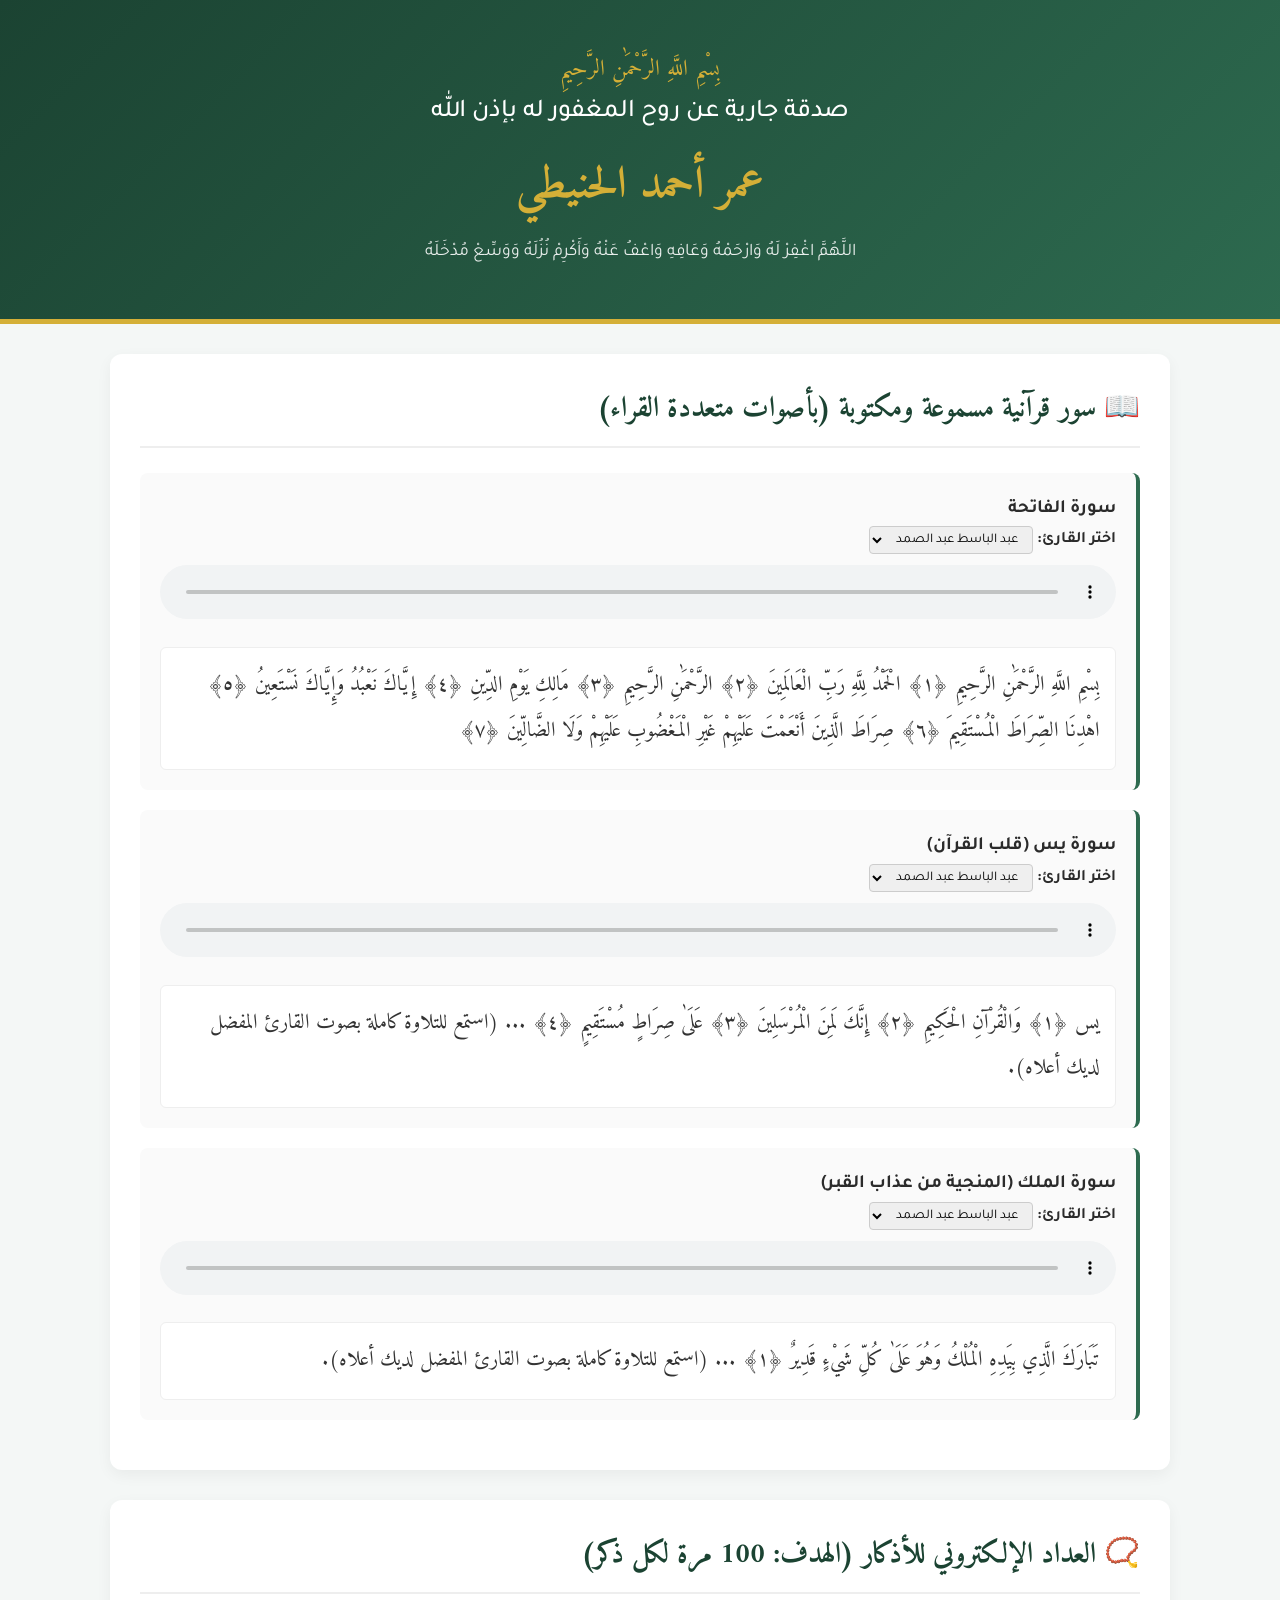
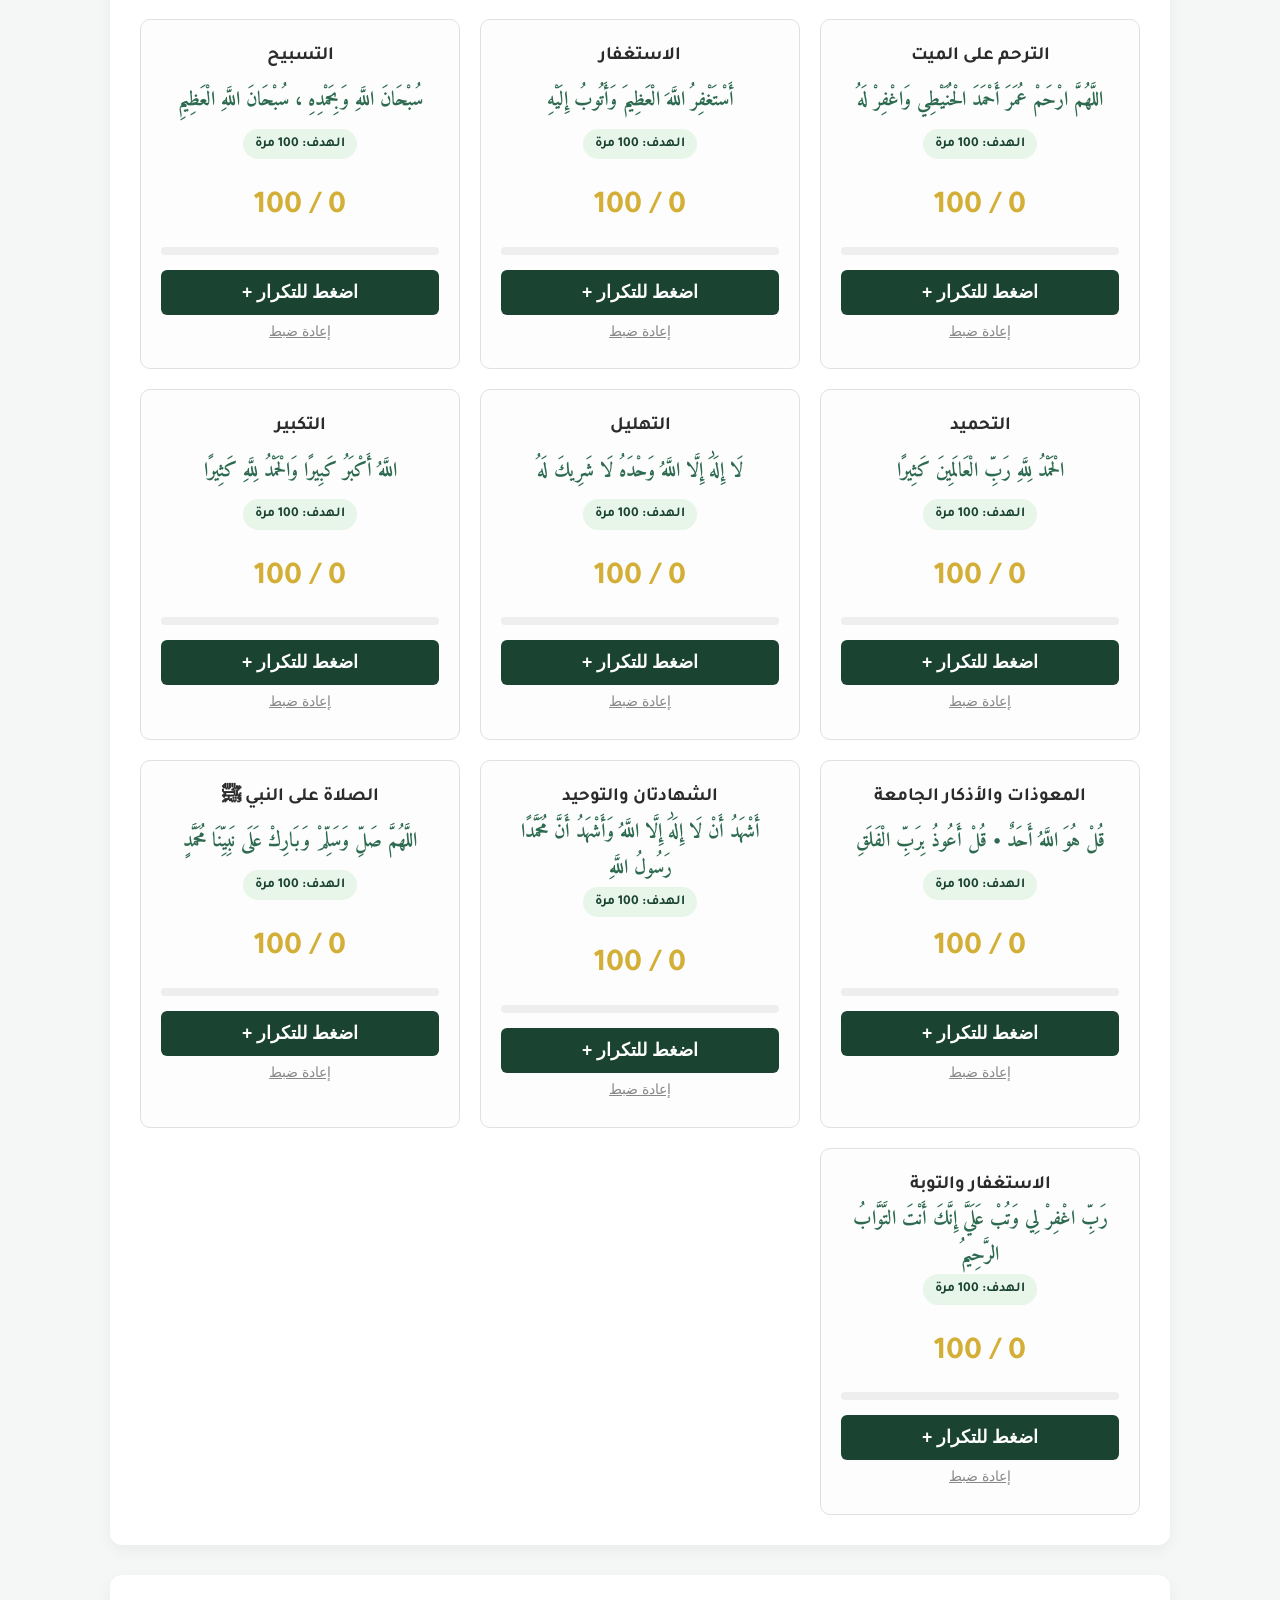
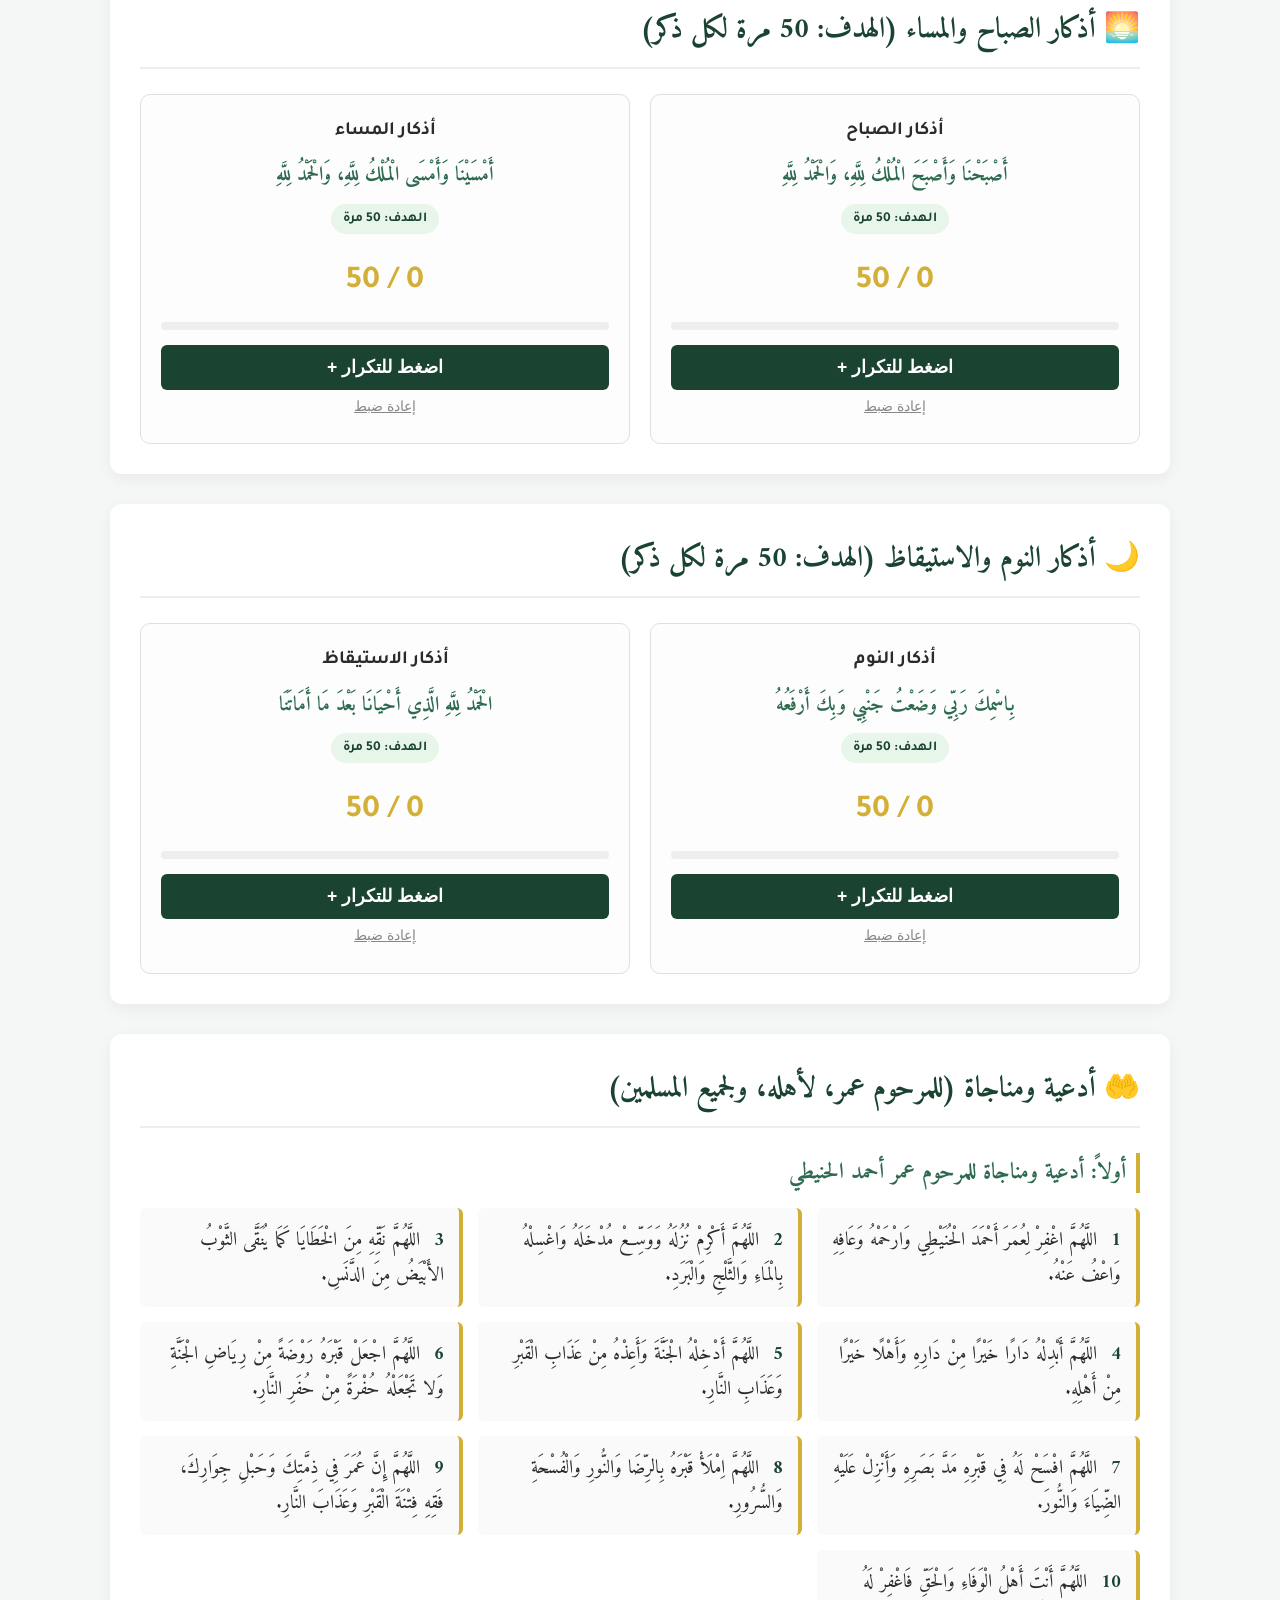
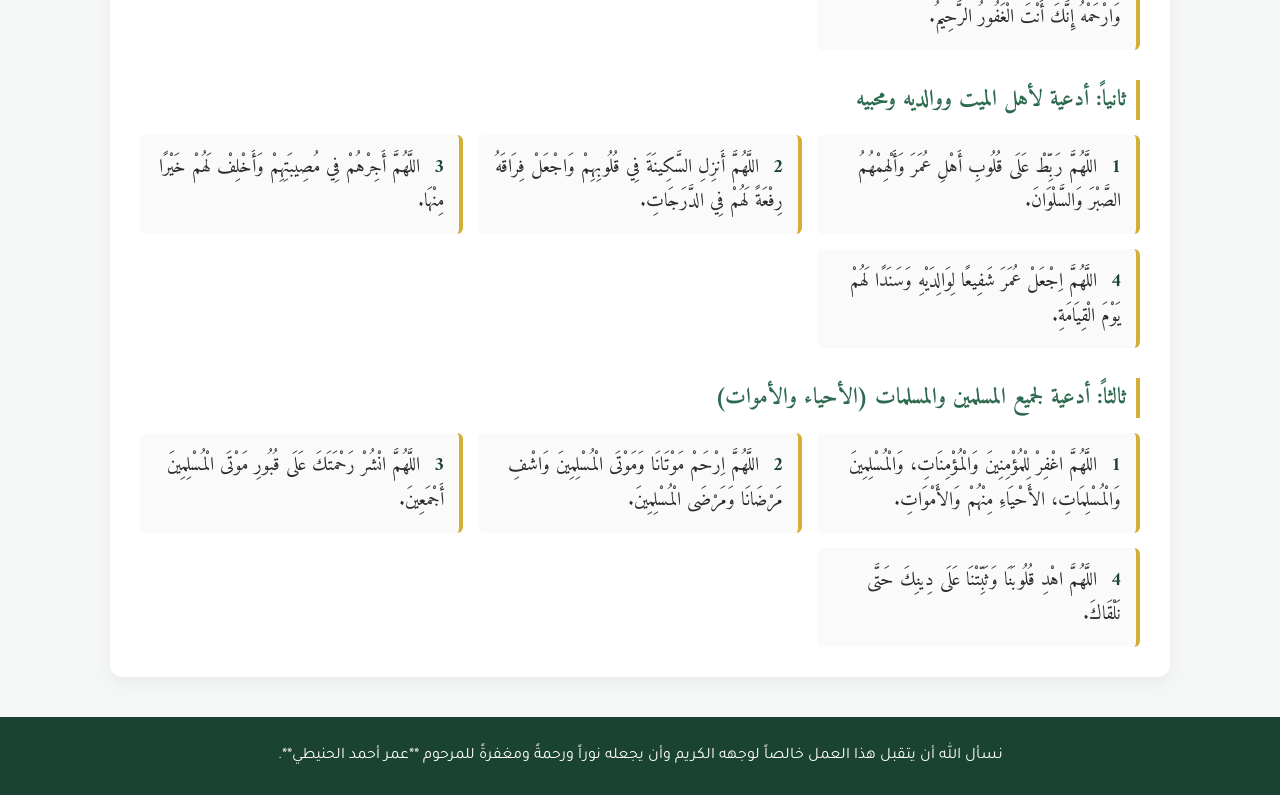
==== commit 8a3651a9: "Update index.html" ====
--- a/index.html
+++ b/index.html
@@ -22,9 +22,9 @@
 
     <main class="container">
         
-        <!-- قسم تلاوات قرآنية متعددة المشايخ -->
-        <section class="card">
-            <h2><span class="icon">📖</span> سور قرآنية مكتوبة ومسموعة (بأصوات عدة قراء)</h2>
+        <!-- قسم التلاوات الصوتية لعدة قراء والسور -->
+        <section class="card">
+            <h2><span class="icon">📖</span> سور قرآنية مسموعة ومكتوبة (بأصوات متعددة القراء)</h2>
             <div class="quran-container">
 
                 <!-- سورة الفاتحة -->
@@ -48,7 +48,7 @@
 
                 <!-- سورة يس -->
                 <div class="quran-item">
-                    <h3>سورة يس</h3>
+                    <h3>سورة يس (قلب القرآن)</h3>
                     <div class="reciter-select">
                         <label>اختر القارئ: </label>
                         <select onchange="changeAudio('yasin', this.value)">
@@ -61,13 +61,13 @@
                         <source src="https://server6.mp3quran.net/thubti/036.mp3" type="audio/mpeg">
                     </audio>
                     <div class="quran-text">
-                        <p>يس ﴿١﴾ وَالْقُرْآنِ الْحَكِيمِ ﴿٢﴾ إِنَّكَ لَمِنَ الْمُرْسَلِينَ ﴿٣﴾ عَلَىٰ صِرَاطٍ مُسْتَقِيمٍ ﴿٤﴾ تَنْزِيلَ الْعَزِيزِ الرَّحِيمِ ﴿٥﴾ لِتُنْذِرَ قَوْمًا مَا أُنْذِرَ آبَاؤُهُمْ فَهُمْ غَافِلُونَ ﴿٦﴾ لَقَدْ حَقَّ الْقَوْلُ عَلَىٰ أَكْثَرِهِمْ فَهُمْ لَا يُؤْمِنُونَ ﴿٧﴾</p>
+                        <p>يس ﴿١﴾ وَالْقُرْآنِ الْحَكِيمِ ﴿٢﴾ إِنَّكَ لَمِنَ الْمُرْسَلِينَ ﴿٣﴾ عَلَىٰ صِرَاطٍ مُسْتَقِيمٍ ﴿٤﴾ ... (استمع للتلاوة كاملة بصوت القارئ المفضل لديك أعلاه).</p>
                     </div>
                 </div>
 
                 <!-- سورة الملك -->
                 <div class="quran-item">
-                    <h3>سورة الملك</h3>
+                    <h3>سورة الملك (المنجية من عذاب القبر)</h3>
                     <div class="reciter-select">
                         <label>اختر القارئ: </label>
                         <select onchange="changeAudio('mulk', this.value)">
@@ -80,14 +80,14 @@
                         <source src="https://server6.mp3quran.net/thubti/067.mp3" type="audio/mpeg">
                     </audio>
                     <div class="quran-text">
-                        <p>تَبَارَكَ الَّذِي بِيَدِهِ الْمُلْكُ وَهُوَ عَلَىٰ كُلِّ شَيْءٍ قَدِيرٌ ﴿١﴾ الَّذِي خَلَقَ الْمَوْتَ وَالْحَيَاةَ لِيَبْلُوَكُمْ أَيُّكُمْ أَحْسَنُ عَمَلًا ۚ وَهُوَ الْعَزِيزُ الْغَفُورُ ﴿٢﴾ الَّذِي خَلَقَ سَبْعَ سَمَاوَاتٍ طِبَاقًا ۖ مَا تَرَىٰ فِي خَلْقِ الرَّحْمَٰنِ مِنْ تَفَاوُتٍ ۖ فَارْجِعِ الْبَصَرَ هَلْ تَرَىٰ مِنْ فُطُورٍ ﴿٣﴾</p>
-                    </div>
-                </div>
-
-            </div>
-        </section>
-
-        <!-- قسم العدادات 100 مرة -->
+                        <p>تَبَارَكَ الَّذِي بِيَدِهِ الْمُلْكُ وَهُوَ عَلَىٰ كُلِّ شَيْءٍ قَدِيرٌ ﴿١﴾ ... (استمع للتلاوة كاملة بصوت القارئ المفضل لديك أعلاه).</p>
+                    </div>
+                </div>
+
+            </div>
+        </section>
+
+        <!-- قسم العدادات المطلوبة (100 مرة) -->
         <section class="card">
             <h2><span class="icon">📿</span> العداد الإلكتروني للأذكار (الهدف: 100 مرة لكل ذكر)</h2>
             <div class="counter-grid">
@@ -154,7 +154,7 @@
 
                 <div class="counter-card" id="card-muawidhat">
                     <h3>المعوذات والأذكار الجامعة</h3>
-                    <p class="dhikr-text">قُلْ هُوَ اللَّهُ أَحَدٌ • قُلْ أَعُوذُ بِرَبِّ الْفَلَقِ • قُلْ أَعُوذُ بِرَبِّ النَّاسِ</p>
+                    <p class="dhikr-text">قُلْ هُوَ اللَّهُ أَحَدٌ • قُلْ أَعُوذُ بِرَبِّ الْفَلَقِ</p>
                     <div class="target-badge">الهدف: 100 مرة</div>
                     <div class="count-display"><span id="muawidhat-count">0</span> / 100</div>
                     <div class="progress-bar"><div class="progress-fill" id="muawidhat-progress"></div></div>
@@ -195,13 +195,13 @@
             </div>
         </section>
 
-        <!-- قسم أذكار الصباح والمساء -->
-        <section class="card">
-            <h2><span class="icon">🌅</span> أذكار الصباح والمساء (الهدف: 50 مرة)</h2>
+        <!-- قسم أذكار الصباح والمساء (50 مرة) -->
+        <section class="card">
+            <h2><span class="icon">🌅</span> أذكار الصباح والمساء (الهدف: 50 مرة لكل ذكر)</h2>
             <div class="counter-grid">
                 <div class="counter-card">
                     <h3>أذكار الصباح</h3>
-                    <p class="dhikr-text">أَصْبَحْنَا وَأَصْبَحَ الْمُلْكُ لِلَّهِ، وَالْحَمْدُ لِلَّهِ لَا إِلَٰهَ إِلَّا اللَّهُ</p>
+                    <p class="dhikr-text">أَصْبَحْنَا وَأَصْبَحَ الْمُلْكُ لِلَّهِ، وَالْحَمْدُ لِلَّهِ</p>
                     <div class="target-badge">الهدف: 50 مرة</div>
                     <div class="count-display"><span id="sabah-count">0</span> / 50</div>
                     <div class="progress-bar"><div class="progress-fill" id="sabah-progress"></div></div>
@@ -211,7 +211,7 @@
 
                 <div class="counter-card">
                     <h3>أذكار المساء</h3>
-                    <p class="dhikr-text">أَمْسَيْنَا وَأَمْسَى الْمُلْكُ لِلَّهِ، وَالْحَمْدُ لِلَّهِ لَا إِلَٰهَ إِلَّا اللَّهُ</p>
+                    <p class="dhikr-text">أَمْسَيْنَا وَأَمْسَى الْمُلْكُ لِلَّهِ، وَالْحَمْدُ لِلَّهِ</p>
                     <div class="target-badge">الهدف: 50 مرة</div>
                     <div class="count-display"><span id="masaa-count">0</span> / 50</div>
                     <div class="progress-bar"><div class="progress-fill" id="masaa-progress"></div></div>
@@ -221,13 +221,13 @@
             </div>
         </section>
 
-        <!-- قسم أذكار النوم والاستيقاظ -->
-        <section class="card">
-            <h2><span class="icon">🌙</span> أذكار النوم والاستيقاظ (الهدف: 50 مرة)</h2>
+        <!-- قسم أذكار النوم والاستيقاظ (50 مرة) -->
+        <section class="card">
+            <h2><span class="icon">🌙</span> أذكار النوم والاستيقاظ (الهدف: 50 مرة لكل ذكر)</h2>
             <div class="counter-grid">
                 <div class="counter-card">
                     <h3>أذكار النوم</h3>
-                    <p class="dhikr-text">بِاسْمِكَ رَبِّي وَضَعْتُ جَنْبِي وَبِكَ أَرْفَعُهُ، فَإِنْ أَمْسَكْتَ نَفْسِي فَارْحَمْهَا</p>
+                    <p class="dhikr-text">بِاسْمِكَ رَبِّي وَضَعْتُ جَنْبِي وَبِكَ أَرْفَعُهُ</p>
                     <div class="target-badge">الهدف: 50 مرة</div>
                     <div class="count-display"><span id="nawm-count">0</span> / 50</div>
                     <div class="progress-bar"><div class="progress-fill" id="nawm-progress"></div></div>
@@ -237,7 +237,7 @@
 
                 <div class="counter-card">
                     <h3>أذكار الاستيقاظ</h3>
-                    <p class="dhikr-text">الْحَمْدُ لِلَّهِ الَّذِي أَحْيَانَا بَعْدَ مَا أَمَاتَنَا وَإِلَيْهِ النُّشُورُ</p>
+                    <p class="dhikr-text">الْحَمْدُ لِلَّهِ الَّذِي أَحْيَانَا بَعْدَ مَا أَمَاتَنَا</p>
                     <div class="target-badge">الهدف: 50 مرة</div>
                     <div class="count-display"><span id="istiyqath-count">0</span> / 50</div>
                     <div class="progress-bar"><div class="progress-fill" id="istiyqath-progress"></div></div>
@@ -247,7 +247,7 @@
             </div>
         </section>
 
-        <!-- قسم الأدعية الشاملة (للمتوفي عمر، لأهله، ولعموم المسلمين) -->
+        <!-- قسم الأدعية الشاملة (للمتوفي عمر، أهله، وعموم المسلمين) -->
         <section class="card">
             <h2><span class="icon">🤲</span> أدعية ومناجاة (للمرحوم عمر، لأهله، ولجميع المسلمين)</h2>
             
@@ -263,37 +263,22 @@
                 <div class="dua-box"><span class="dua-num">8</span> اللَّهُمَّ اِمْلَأْ قَبْرَهُ بِالرِّضَا وَالنُّورِ وَالْفُسْحَةِ وَالسُّرُورِ.</div>
                 <div class="dua-box"><span class="dua-num">9</span> اللَّهُمَّ إِنَّ عُمَرَ فِي ذِمَّتِكَ وَحَبْلِ جِوَارِكَ، فَقِهِ فِتْنَةَ الْقَبْرِ وَعَذَابَ النَّارِ.</div>
                 <div class="dua-box"><span class="dua-num">10</span> اللَّهُمَّ أَنْتَ أَهْلُ الْوَفَاءِ وَالْحَقِّ فَاغْفِرْ لَهُ وَارْحَمْهُ إِنَّكَ أَنْتَ الْغَفُورُ الرَّحِيمُ.</div>
-                <div class="dua-box"><span class="dua-num">11</span> اللَّهُمَّ نَزَلَ بِكَ وَأَنْتَ خَيْرُ مَنْزُولٍ بِهِ، وَأَصْبَحَ فَقِيرًا إِلَى رَحْمَتِكَ.</div>
-                <div class="dua-box"><span class="dua-num">12</span> اللَّهُمَّ جَازِهِ بِالْإِحْسَانِ إِحْسَانًا وَبِالْإِسَاءَةِ عَفْوًا وَغُفْرَانًا.</div>
-                <div class="dua-box"><span class="dua-num">13</span> اللَّهُمَّ إِنْ كَانَ مُحْسِنًا فَزِدْ فِي إِحْسَانِهِ، وَإِنْ كَانَ مُسِيئًا فَتَجَاوَزْ عَنْ سَيِّئَاتِهِ.</div>
-                <div class="dua-box"><span class="dua-num">14</span> اللَّهُمَّ اِجْمَعْنَا بِهِ فِي جَنَّاتِ النَّعِيمِ مَعَ النَّبِيِّينَ وَالصِّدِّيقِينَ وَالشُّهَدَاءِ.</div>
-                <div class="dua-box"><span class="dua-num">15</span> اللَّهُمَّ اِسْقِهِ مِنْ حَوْضِ نَبِيِّكَ مُحَمَّدٍ ﷺ شَرْبَةً هَنِيئَةً لا يَظْمَأُ بَعْدَهَا أَبَدًا.</div>
-                <div class="dua-box"><span class="dua-num">16</span> اللَّهُمَّ ظَلِّلْهُ تَحْتَ عَرْشِكَ يَوْمَ لا ظِلَّ إِلا ظِلُّكَ.</div>
-                <div class="dua-box"><span class="dua-num">17</span> اللَّهُمَّ بَيِّضْ وَجْهَهُ يَوْمَ تَبْيَضُّ وُجُوهٌ وَتَسْوَدُّ وُجُوهٌ.</div>
-                <div class="dua-box"><span class="dua-num">18</span> اللَّهُمَّ يَسِّرْ حِسَابَهُ وَيَمِّنْ كِتَابَهُ وَثَقِّلْ بِالْحَسَنَاتِ مِيزَانَهُ.</div>
-                <div class="dua-box"><span class="dua-num">19</span> اللَّهُمَّ ثَبِّتْ قَدَمَيْهِ عَلَى الصِّرَاطِ يَوْمَ تَزِلُّ فِيهِ الأَقْدَامُ.</div>
-                <div class="dua-box"><span class="dua-num">20</span> يا رَبِّ اِرْحَمْ شَبَابَهُ وَعَوِّضْهُ عَنْ دُنْيَاهُ بِالْجَنَّةِ.</div>
             </div>
 
             <h3 class="sub-header" style="margin-top: 30px;">ثانياً: أدعية لأهل الميت ووالديه ومحبيه</h3>
             <div class="dua-grid">
-                <div class="dua-box"><span class="dua-num">21</span> اللَّهُمَّ رَبِّطْ عَلَى قُلُوبِ أَهْلِ عُمَرَ وَأَلْهِمْهُمُ الصَّبْرَ وَالسَّلْوَانَ.</div>
-                <div class="dua-box"><span class="dua-num">22</span> اللَّهُمَّ أَنزِلِ السَّكِينَةَ فِي قُلُوبِهِمْ وَاجْعَلْ فِرَاقَهُ رِفْعَةً لَهُمْ فِي الدَّرَجَاتِ.</div>
-                <div class="dua-box"><span class="dua-num">23</span> اللَّهُمَّ أَجِرْهُمْ فِي مُصِيبَتِهِمْ وَأَخْلِفْ لَهُمْ خَيْرًا مِنْهَا.</div>
-                <div class="dua-box"><span class="dua-num">24</span> اللَّهُمَّ اِجْعَلْ عُمَرَ شَفِيعًا لِوَالِدَيْهِ وَسَنَدًا لَهُمْ يَوْمَ الْقِيَامَةِ.</div>
-                <div class="dua-box"><span class="dua-num">25</span> اللَّهُمَّ امْلَأْ قُلُوبَ أَهْلِهِ بِالرِّضَا بِقَضَائِكَ وَالْإِيمَانِ بِقَدَرِكَ.</div>
+                <div class="dua-box"><span class="dua-num">1</span> اللَّهُمَّ رَبِّطْ عَلَى قُلُوبِ أَهْلِ عُمَرَ وَأَلْهِمْهُمُ الصَّبْرَ وَالسَّلْوَانَ.</div>
+                <div class="dua-box"><span class="dua-num">2</span> اللَّهُمَّ أَنزِلِ السَّكِينَةَ فِي قُلُوبِهِمْ وَاجْعَلْ فِرَاقَهُ رِفْعَةً لَهُمْ فِي الدَّرَجَاتِ.</div>
+                <div class="dua-box"><span class="dua-num">3</span> اللَّهُمَّ أَجِرْهُمْ فِي مُصِيبَتِهِمْ وَأَخْلِفْ لَهُمْ خَيْرًا مِنْهَا.</div>
+                <div class="dua-box"><span class="dua-num">4</span> اللَّهُمَّ اِجْعَلْ عُمَرَ شَفِيعًا لِوَالِدَيْهِ وَسَنَدًا لَهُمْ يَوْمَ الْقِيَامَةِ.</div>
             </div>
 
             <h3 class="sub-header" style="margin-top: 30px;">ثالثاً: أدعية لجميع المسلمين والمسلمات (الأحياء والأموات)</h3>
             <div class="dua-grid">
-                <div class="dua-box"><span class="dua-num">26</span> اللَّهُمَّ اغْفِرْ لِلْمُؤْمِنِينَ وَالْمُؤْمِنَاتِ، وَالْمُسْلِمِينَ وَالْمُسْلِمَاتِ، الأَحْيَاءِ مِنْهُمْ وَالأَمْوَاتِ.</div>
-                <div class="dua-box"><span class="dua-num">27</span> اللَّهُمَّ اِرْحَمْ مَوْتَانَا وَمَوْتَى الْمُسْلِمِينَ وَاشْفِ مَرْضَانَا وَمَرْضَى الْمُسْلِمِينَ.</div>
-                <div class="dua-box"><span class="dua-num">28</span> اللَّهُمَّ انْشُرْ رَحْمَتَكَ عَلَى قُبُورِ مَوْتَى الْمُسْلِمِينَ أَبْمَعِينَ.</div>
-                <div class="dua-box"><span class="dua-num">29</span> اللَّهُمَّ اهْدِ قُلُوبَنَا وَثَبِّتْنَا عَلَى دِينِكَ حَتَّى نَلْقَاكَ.</div>
-                <div class="dua-box"><span class="dua-num">30</span> اللَّهُمَّ اِخْتِمْ بِالصَّالِحَاتِ أَعْمَالَنَا وَتَوَفَّنَا وَأَنْتَ رَاضٍ عَنَّا.</div>
-                <div class="dua-box"><span class="dua-num">31</span> مناجاة: يا حَيُّ يا قَيُّومُ، بِرَحْمَتِكَ نَسْتَغِيثُ، أَصْلِحْ لَنَا شَأْنَنَا كُلَّهُ.</div>
-                <div class="dua-box"><span class="dua-num">32</span> مناجاة: يا واسِعَ المَغْفِرَةِ، اغْفِرْ لَنَا وَلِمَوْتَانَا إِنَّكَ أَنْتَ الْغَفُورُ الرَّحِيمُ.</div>
-                <div class="dua-box"><span class="dua-num">33</span> اللَّهُمَّ صَلِّ وَسَلِّمْ عَلَى نَبِيِّنَا مُحَمَّدٍ وَعَلَى آلِهِ وَصَحْبِهِ أَجْمَعِينَ.</div>
+                <div class="dua-box"><span class="dua-num">1</span> اللَّهُمَّ اغْفِرْ لِلْمُؤْمِنِينَ وَالْمُؤْمِنَاتِ، وَالْمُسْلِمِينَ وَالْمُسْلِمَاتِ، الأَحْيَاءِ مِنْهُمْ وَالأَمْوَاتِ.</div>
+                <div class="dua-box"><span class="dua-num">2</span> اللَّهُمَّ اِرْحَمْ مَوْتَانَا وَمَوْتَى الْمُسْلِمِينَ وَاشْفِ مَرْضَانَا وَمَرْضَى الْمُسْلِمِينَ.</div>
+                <div class="dua-box"><span class="dua-num">3</span> اللَّهُمَّ انْشُرْ رَحْمَتَكَ عَلَى قُبُورِ مَوْتَى الْمُسْلِمِينَ أَجْمَعِينَ.</div>
+                <div class="dua-box"><span class="dua-num">4</span> اللَّهُمَّ اهْدِ قُلُوبَنَا وَثَبِّتْنَا عَلَى دِينِكَ حَتَّى نَلْقَاكَ.</div>
             </div>
         </section>
     </main>
--- a/style.css
+++ b/style.css
@@ -5,197 +5,51 @@
     --bg-color: #f4f7f6;
     --card-bg: #ffffff;
     --text-color: #2b2b2b;
-    --light-text: #666666;
 }
 
-* {
-    box-sizing: border-box;
-    margin: 0;
-    padding: 0;
-}
+* { box-sizing: border-box; margin: 0; padding: 0; }
+body { font-family: 'Tajawal', sans-serif; background-color: var(--bg-color); color: var(--text-color); line-height: 1.8; }
+.container { max-width: 1100px; margin: 0 auto; padding: 0 20px; }
 
-body {
-    font-family: 'Tajawal', sans-serif;
-    background-color: var(--bg-color);
-    color: var(--text-color);
-    line-height: 1.8;
-}
-
-.container {
-    max-width: 1000px;
-    margin: 0 auto;
-    padding: 0 20px;
-}
-
-/* Header / Hero */
 .hero {
     background: linear-gradient(135deg, var(--primary-color), var(--secondary-color));
-    color: #ffffff;
-    text-align: center;
-    padding: 50px 20px;
-    border-bottom: 5px solid var(--accent-color);
+    color: #ffffff; text-align: center; padding: 50px 20px; border-bottom: 5px solid var(--accent-color);
 }
+.bismillah { font-family: 'Amiri', serif; font-size: 1.4rem; color: var(--accent-color); display: block; }
+.hero h1 { font-size: 1.6rem; font-weight: 500; }
+.hero .name { font-family: 'Amiri', serif; font-size: 2.8rem; color: var(--accent-color); margin: 10px 0; }
+.dua-header { font-size: 1.1rem; opacity: 0.9; }
 
-.bismillah {
-    font-family: 'Amiri', serif;
-    font-size: 1.4rem;
-    color: var(--accent-color);
-    display: block;
-    margin-bottom: 10px;
-}
+.card { background: var(--card-bg); border-radius: 12px; padding: 30px; margin: 30px 0; box-shadow: 0 5px 15px rgba(0,0,0,0.05); }
+.card h2 { font-family: 'Amiri', serif; color: var(--primary-color); border-bottom: 2px solid #eee; padding-bottom: 10px; margin-bottom: 25px; font-size: 1.8rem; }
 
-.hero h1 {
-    font-size: 1.8rem;
-    font-weight: 500;
-}
+.sub-header { font-family: 'Amiri', serif; color: var(--secondary-color); font-size: 1.4rem; margin-bottom: 15px; border-right: 4px solid var(--accent-color); padding-right: 10px; }
 
-.hero .name {
-    font-family: 'Amiri', serif;
-    font-size: 2.8rem;
-    color: var(--accent-color);
-    margin: 10px 0;
-}
-
-.dua-header {
-    font-size: 1.1rem;
-    opacity: 0.9;
-}
-
-/* Cards */
-.card {
-    background: var(--card-bg);
-    border-radius: 12px;
-    padding: 30px;
-    margin: 30px 0;
-    box-shadow: 0 5px 15px rgba(0,0,0,0.05);
-}
-
-.card h2 {
-    font-family: 'Amiri', serif;
-    color: var(--primary-color);
-    border-bottom: 2px solid #eee;
-    padding-bottom: 10px;
-    margin-bottom: 25px;
-    font-size: 1.8rem;
-}
-
-/* Quran Section */
-.quran-item {
-    background: #fafafa;
-    border-right: 4px solid var(--secondary-color);
-    padding: 20px;
-    margin-bottom: 20px;
-    border-radius: 8px;
-}
-
-.quran-item h3 {
-    color: var(--primary-color);
-    margin-bottom: 10px;
-}
-
-.quran-item audio {
-    width: 100%;
-    margin-bottom: 15px;
-}
-
-.quran-text {
-    font-family: 'Amiri', serif;
-    font-size: 1.3rem;
-    color: #333;
-    line-height: 2.2;
-    background: #fff;
-    padding: 15px;
-    border-radius: 6px;
-    border: 1px solid #eee;
-}
+/* Quran & Reciters */
+.quran-item { background: #fafafa; border-right: 4px solid var(--secondary-color); padding: 20px; margin-bottom: 20px; border-radius: 8px; }
+.reciter-select { margin-bottom: 10px; font-weight: bold; }
+.reciter-select select { padding: 5px 10px; border-radius: 4px; border: 1px solid #ccc; font-family: 'Tajawal', sans-serif; }
+.quran-item audio { width: 100%; margin-bottom: 15px; }
+.quran-text { font-family: 'Amiri', serif; font-size: 1.3rem; color: #333; line-height: 2.2; background: #fff; padding: 15px; border-radius: 6px; border: 1px solid #eee; }
 
 /* Counters Grid */
-.counter-grid {
-    display: grid;
-    grid-template-columns: repeat(auto-fit, minmax(250px, 1fr));
-    gap: 20px;
-}
+.counter-grid { display: grid; grid-template-columns: repeat(auto-fit, minmax(280px, 1fr)); gap: 20px; }
+.counter-card { background: #fdfdfd; border: 1px solid #e0e0e0; border-radius: 10px; padding: 20px; text-align: center; }
 
-.counter-card {
-    background: #fdfdfd;
-    border: 1px solid #e0e0e0;
-    border-radius: 10px;
-    padding: 20px;
-    text-align: center;
-    transition: transform 0.2s;
-}
+.target-badge { display: inline-block; background: #e8f5e9; color: var(--primary-color); padding: 3px 12px; border-radius: 20px; font-size: 0.85rem; font-weight: bold; margin-bottom: 10px; }
+.dhikr-text { font-family: 'Amiri', serif; font-size: 1.25rem; font-weight: bold; color: var(--secondary-color); min-height: 55px; display: flex; align-items: center; justify-content: center; }
 
-.counter-card:hover {
-    transform: translateY(-3px);
-}
+.count-display { font-size: 2rem; font-weight: bold; color: var(--accent-color); margin: 10px 0; }
+.progress-bar { width: 100%; height: 8px; background: #eee; border-radius: 4px; overflow: hidden; margin-bottom: 15px; }
+.progress-fill { height: 100%; width: 0%; background: var(--accent-color); transition: width 0.3s ease; }
 
-.counter-card h3 {
-    color: var(--primary-color);
-    margin-bottom: 5px;
-}
+.btn-count { width: 100%; background-color: var(--primary-color); color: white; border: none; padding: 12px; font-size: 1.1rem; font-weight: bold; border-radius: 6px; cursor: pointer; }
+.btn-count:hover { background-color: var(--secondary-color); }
+.btn-reset { background: none; border: none; color: #888; font-size: 0.85rem; margin-top: 8px; cursor: pointer; text-decoration: underline; }
 
-.dhikr-text {
-    font-family: 'Amiri', serif;
-    font-size: 1.4rem;
-    font-weight: bold;
-    color: var(--secondary-color);
-    min-height: 50px;
-    display: flex;
-    align-items: center;
-    justify-content: center;
-}
+/* Dua Grid */
+.dua-grid { display: grid; grid-template-columns: repeat(auto-fit, minmax(300px, 1fr)); gap: 15px; }
+.dua-box { background: #fafafa; border-right: 4px solid var(--accent-color); padding: 15px; border-radius: 6px; font-family: 'Amiri', serif; font-size: 1.2rem; }
+.dua-num { font-weight: bold; color: var(--primary-color); margin-left: 8px; }
 
-.count-display {
-    font-size: 2.5rem;
-    font-weight: bold;
-    color: var(--accent-color);
-    margin: 10px 0;
-}
-
-.btn-count {
-    width: 100%;
-    background-color: var(--primary-color);
-    color: white;
-    border: none;
-    padding: 12px;
-    font-size: 1.1rem;
-    font-weight: bold;
-    border-radius: 6px;
-    cursor: pointer;
-    transition: background 0.3s;
-}
-
-.btn-count:hover {
-    background-color: var(--secondary-color);
-}
-
-.btn-reset {
-    background: none;
-    border: none;
-    color: #888;
-    font-size: 0.85rem;
-    margin-top: 8px;
-    cursor: pointer;
-    text-decoration: underline;
-}
-
-/* Dua List */
-.dua-item {
-    background: #f9fbf9;
-    border-right: 3px solid var(--accent-color);
-    padding: 15px 20px;
-    margin-bottom: 15px;
-    border-radius: 6px;
-    font-family: 'Amiri', serif;
-    font-size: 1.3rem;
-}
-
-/* Footer */
-footer {
-    text-align: center;
-    padding: 25px 0;
-    background: var(--primary-color);
-    color: white;
-    margin-top: 40px;
-    font-size: 0.95rem;
-}
+footer { text-align: center; padding: 25px 0; background: var(--primary-color); color: white; margin-top: 40px; }
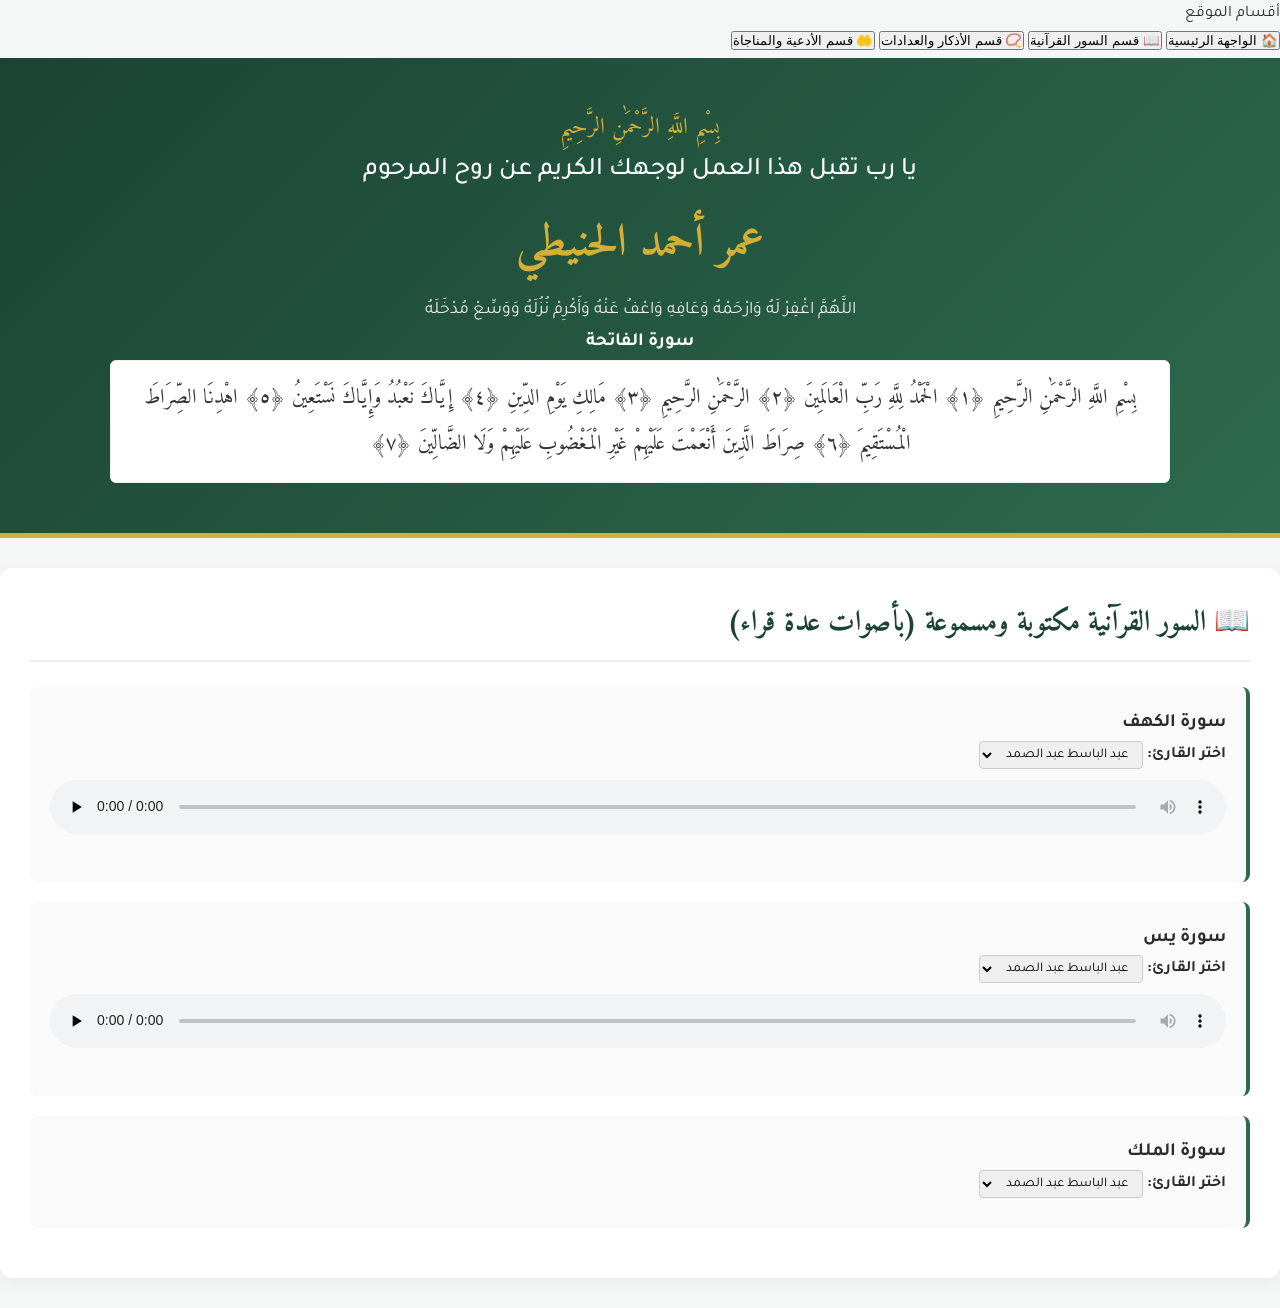
==== commit 4894051b: "Update index.html" ====
--- a/index.html
+++ b/index.html
@@ -11,44 +11,60 @@
 </head>
 <body>
 
-    <header class="hero">
-        <div class="container">
-            <span class="bismillah">بِسْمِ اللَّهِ الرَّحْمَٰنِ الرَّحِيمِ</span>
-            <h1>صدقة جارية عن روح المغفور له بإذن الله</h1>
-            <h2 class="name">عمر أحمد الحنيطي</h2>
-            <p class="dua-header">اللَّهُمَّ اغْفِرْ لَهُ وَارْحَمْهُ وَعَافِهِ وَاعْفُ عَنْهُ وَأَكْرِمْ نُزُلَهُ وَوَسِّعْ مُدْخَلَهُ</p>
-        </div>
-    </header>
+    <!-- القائمة الجانبية للشريط التنقلي -->
+    <aside class="sidebar">
+        <div class="sidebar-title">أقسام الموقع</div>
+        <button class="nav-btn active" onclick="showSection('hero-section')">🏠 الواجهة الرئيسية</button>
+        <button class="nav-btn" onclick="showSection('surahs-section')">📖 قسم السور القرآنية</button>
+        <button class="nav-btn" onclick="showSection('adhkar-section')">📿 قسم الأذكار والعدادات</button>
+        <button class="nav-btn" onclick="showSection('duas-section')">🤲 قسم الأدعية والمناجاة</button>
+    </aside>
 
-    <main class="container">
-        
-        <!-- قسم التلاوات الصوتية لعدة قراء والسور -->
-        <section class="card">
-            <h2><span class="icon">📖</span> سور قرآنية مسموعة ومكتوبة (بأصوات متعددة القراء)</h2>
-            <div class="quran-container">
+    <!-- المحتوى الرئيسي -->
+    <div class="main-content">
 
-                <!-- سورة الفاتحة -->
-                <div class="quran-item">
+        <!-- واجهة الموقع الرئيسية -->
+        <header id="hero-section" class="hero section-block">
+            <div class="container">
+                <span class="bismillah">بِسْمِ اللَّهِ الرَّحْمَٰنِ الرَّحِيمِ</span>
+                <h1 class="welcome-msg">يا رب تقبل هذا العمل لوجهك الكريم عن روح المرحوم</h1>
+                <h2 class="name">عمر أحمد الحنيطي</h2>
+                <p class="dua-header">اللَّهُمَّ اغْفِرْ لَهُ وَارْحَمْهُ وَعَافِهِ وَاعْفُ عَنْهُ وَأَكْرِمْ نُزُلَهُ وَوَسِّعْ مُدْخَلَهُ</p>
+
+                <!-- سورة الفاتحة في الواجهة الرئيسية -->
+                <div class="fatiha-box">
                     <h3>سورة الفاتحة</h3>
-                    <div class="reciter-select">
-                        <label>اختر القارئ: </label>
-                        <select onchange="changeAudio('fatiha', this.value)">
-                            <option value="https://server6.mp3quran.net/thubti/001.mp3">عبد الباسط عبد الصمد</option>
-                            <option value="https://server8.mp3quran.net/afs/001.mp3">مشاري العفاسي</option>
-                            <option value="https://server13.mp3quran.net/hussary/001.mp3">محمود خليل الحصري</option>
-                        </select>
-                    </div>
-                    <audio id="audio-fatiha" controls preload="none">
-                        <source src="https://server6.mp3quran.net/thubti/001.mp3" type="audio/mpeg">
-                    </audio>
                     <div class="quran-text">
                         <p>بِسْمِ اللَّهِ الرَّحْمَٰنِ الرَّحِيمِ ﴿١﴾ الْحَمْدُ لِلَّهِ رَبِّ الْعَالَمِينَ ﴿٢﴾ الرَّحْمَٰنِ الرَّحِيمِ ﴿٣﴾ مَالِكِ يَوْمِ الدِّينِ ﴿٤﴾ إِيَّاكَ نَعْبُدُ وَإِيَّاكَ نَسْتَعِينُ ﴿٥﴾ اهْدِنَا الصِّرَاطَ الْمُسْتَقِيمَ ﴿٦﴾ صِرَاطَ الَّذِينَ أَنْعَمْتَ عَلَيْهِمْ غَيْرِ الْمَغْضُوبِ عَلَيْهِمْ وَلَا الضَّالِّينَ ﴿٧﴾</p>
                     </div>
                 </div>
+            </div>
+        </header>
+
+        <!-- 1. قسم السور القرآنية -->
+        <section id="surahs-section" class="card section-block hidden">
+            <h2><span class="icon">📖</span> السور القرآنية مكتوبة ومسموعة (بأصوات عدة قراء)</h2>
+            <div class="quran-container">
+
+                <!-- سورة الكهف -->
+                <div class="quran-item">
+                    <h3>سورة الكهف</h3>
+                    <div class="reciter-select">
+                        <label>اختر القارئ: </label>
+                        <select onchange="changeAudio('kahf', this.value)">
+                            <option value="https://server6.mp3quran.net/thubti/018.mp3">عبد الباسط عبد الصمد</option>
+                            <option value="https://server8.mp3quran.net/afs/018.mp3">مشاري العفاسي</option>
+                            <option value="https://server13.mp3quran.net/hussary/018.mp3">محمود خليل الحصري</option>
+                        </select>
+                    </div>
+                    <audio id="audio-kahf" controls preload="none">
+                        <source src="https://server6.mp3quran.net/thubti/018.mp3" type="audio/mpeg">
+                    </audio>
+                </div>
 
                 <!-- سورة يس -->
                 <div class="quran-item">
-                    <h3>سورة يس (قلب القرآن)</h3>
+                    <h3>سورة يس</h3>
                     <div class="reciter-select">
                         <label>اختر القارئ: </label>
                         <select onchange="changeAudio('yasin', this.value)">
@@ -60,235 +76,13 @@
                     <audio id="audio-yasin" controls preload="none">
                         <source src="https://server6.mp3quran.net/thubti/036.mp3" type="audio/mpeg">
                     </audio>
-                    <div class="quran-text">
-                        <p>يس ﴿١﴾ وَالْقُرْآنِ الْحَكِيمِ ﴿٢﴾ إِنَّكَ لَمِنَ الْمُرْسَلِينَ ﴿٣﴾ عَلَىٰ صِرَاطٍ مُسْتَقِيمٍ ﴿٤﴾ ... (استمع للتلاوة كاملة بصوت القارئ المفضل لديك أعلاه).</p>
-                    </div>
                 </div>
 
                 <!-- سورة الملك -->
                 <div class="quran-item">
-                    <h3>سورة الملك (المنجية من عذاب القبر)</h3>
+                    <h3>سورة الملك</h3>
                     <div class="reciter-select">
                         <label>اختر القارئ: </label>
                         <select onchange="changeAudio('mulk', this.value)">
                             <option value="https://server6.mp3quran.net/thubti/067.mp3">عبد الباسط عبد الصمد</option>
-                            <option value="https://server8.mp3quran.net/afs/067.mp3">مشاري العفاسي</option>
-                            <option value="https://server13.mp3quran.net/hussary/067.mp3">محمود خليل الحصري</option>
-                        </select>
-                    </div>
-                    <audio id="audio-mulk" controls preload="none">
-                        <source src="https://server6.mp3quran.net/thubti/067.mp3" type="audio/mpeg">
-                    </audio>
-                    <div class="quran-text">
-                        <p>تَبَارَكَ الَّذِي بِيَدِهِ الْمُلْكُ وَهُوَ عَلَىٰ كُلِّ شَيْءٍ قَدِيرٌ ﴿١﴾ ... (استمع للتلاوة كاملة بصوت القارئ المفضل لديك أعلاه).</p>
-                    </div>
-                </div>
-
-            </div>
-        </section>
-
-        <!-- قسم العدادات المطلوبة (100 مرة) -->
-        <section class="card">
-            <h2><span class="icon">📿</span> العداد الإلكتروني للأذكار (الهدف: 100 مرة لكل ذكر)</h2>
-            <div class="counter-grid">
-                
-                <div class="counter-card" id="card-taraham">
-                    <h3>الترحم على الميت</h3>
-                    <p class="dhikr-text">اللَّهُمَّ ارْحَمْ عُمَرَ أَحْمَدَ الْحُنَيْطِي وَاغْفِرْ لَهُ</p>
-                    <div class="target-badge">الهدف: 100 مرة</div>
-                    <div class="count-display"><span id="taraham-count">0</span> / 100</div>
-                    <div class="progress-bar"><div class="progress-fill" id="taraham-progress"></div></div>
-                    <button class="btn-count" onclick="increment('taraham', 100)">اضغط للتكرار +</button>
-                    <button class="btn-reset" onclick="resetCount('taraham')">إعادة ضبط</button>
-                </div>
-
-                <div class="counter-card" id="card-istighfar">
-                    <h3>الاستغفار</h3>
-                    <p class="dhikr-text">أَسْتَغْفِرُ اللَّهَ الْعَظِيمَ وَأَتُوبُ إِلَيْهِ</p>
-                    <div class="target-badge">الهدف: 100 مرة</div>
-                    <div class="count-display"><span id="istighfar-count">0</span> / 100</div>
-                    <div class="progress-bar"><div class="progress-fill" id="istighfar-progress"></div></div>
-                    <button class="btn-count" onclick="increment('istighfar', 100)">اضغط للتكرار +</button>
-                    <button class="btn-reset" onclick="resetCount('istighfar')">إعادة ضبط</button>
-                </div>
-
-                <div class="counter-card" id="card-tasbeeh">
-                    <h3>التسبيح</h3>
-                    <p class="dhikr-text">سُبْحَانَ اللَّهِ وَبِحَمْدِهِ ، سُبْحَانَ اللَّهِ الْعَظِيمِ</p>
-                    <div class="target-badge">الهدف: 100 مرة</div>
-                    <div class="count-display"><span id="tasbeeh-count">0</span> / 100</div>
-                    <div class="progress-bar"><div class="progress-fill" id="tasbeeh-progress"></div></div>
-                    <button class="btn-count" onclick="increment('tasbeeh', 100)">اضغط للتكرار +</button>
-                    <button class="btn-reset" onclick="resetCount('tasbeeh')">إعادة ضبط</button>
-                </div>
-
-                <div class="counter-card" id="card-tahmeed">
-                    <h3>التحميد</h3>
-                    <p class="dhikr-text">الْحَمْدُ لِلَّهِ رَبِّ الْعَالَمِينَ كَثِيرًا</p>
-                    <div class="target-badge">الهدف: 100 مرة</div>
-                    <div class="count-display"><span id="tahmeed-count">0</span> / 100</div>
-                    <div class="progress-bar"><div class="progress-fill" id="tahmeed-progress"></div></div>
-                    <button class="btn-count" onclick="increment('tahmeed', 100)">اضغط للتكرار +</button>
-                    <button class="btn-reset" onclick="resetCount('tahmeed')">إعادة ضبط</button>
-                </div>
-
-                <div class="counter-card" id="card-tahleel">
-                    <h3>التهليل</h3>
-                    <p class="dhikr-text">لَا إِلَٰهَ إِلَّا اللَّهُ وَحْدَهُ لَا شَرِيكَ لَهُ</p>
-                    <div class="target-badge">الهدف: 100 مرة</div>
-                    <div class="count-display"><span id="tahleel-count">0</span> / 100</div>
-                    <div class="progress-bar"><div class="progress-fill" id="tahleel-progress"></div></div>
-                    <button class="btn-count" onclick="increment('tahleel', 100)">اضغط للتكرار +</button>
-                    <button class="btn-reset" onclick="resetCount('tahleel')">إعادة ضبط</button>
-                </div>
-
-                <div class="counter-card" id="card-takbeer">
-                    <h3>التكبير</h3>
-                    <p class="dhikr-text">اللَّهُ أَكْبَرُ كَبِيرًا وَالْحَمْدُ لِلَّهِ كَثِيرًا</p>
-                    <div class="target-badge">الهدف: 100 مرة</div>
-                    <div class="count-display"><span id="takbeer-count">0</span> / 100</div>
-                    <div class="progress-bar"><div class="progress-fill" id="takbeer-progress"></div></div>
-                    <button class="btn-count" onclick="increment('takbeer', 100)">اضغط للتكرار +</button>
-                    <button class="btn-reset" onclick="resetCount('takbeer')">إعادة ضبط</button>
-                </div>
-
-                <div class="counter-card" id="card-muawidhat">
-                    <h3>المعوذات والأذكار الجامعة</h3>
-                    <p class="dhikr-text">قُلْ هُوَ اللَّهُ أَحَدٌ • قُلْ أَعُوذُ بِرَبِّ الْفَلَقِ</p>
-                    <div class="target-badge">الهدف: 100 مرة</div>
-                    <div class="count-display"><span id="muawidhat-count">0</span> / 100</div>
-                    <div class="progress-bar"><div class="progress-fill" id="muawidhat-progress"></div></div>
-                    <button class="btn-count" onclick="increment('muawidhat', 100)">اضغط للتكرار +</button>
-                    <button class="btn-reset" onclick="resetCount('muawidhat')">إعادة ضبط</button>
-                </div>
-
-                <div class="counter-card" id="card-shahaada">
-                    <h3>الشهادتان والتوحيد</h3>
-                    <p class="dhikr-text">أَشْهَدُ أَنْ لَا إِلَٰهَ إِلَّا اللَّهُ وَأَشْهَدُ أَنَّ مُحَمَّدًا رَسُولُ اللَّهِ</p>
-                    <div class="target-badge">الهدف: 100 مرة</div>
-                    <div class="count-display"><span id="shahaada-count">0</span> / 100</div>
-                    <div class="progress-bar"><div class="progress-fill" id="shahaada-progress"></div></div>
-                    <button class="btn-count" onclick="increment('shahaada', 100)">اضغط للتكرار +</button>
-                    <button class="btn-reset" onclick="resetCount('shahaada')">إعادة ضبط</button>
-                </div>
-
-                <div class="counter-card" id="card-salawat">
-                    <h3>الصلاة على النبي ﷺ</h3>
-                    <p class="dhikr-text">اللَّهُمَّ صَلِّ وَسَلِّمْ وَبَارِكْ عَلَى نَبِيِّنَا مُحَمَّدٍ</p>
-                    <div class="target-badge">الهدف: 100 مرة</div>
-                    <div class="count-display"><span id="salawat-count">0</span> / 100</div>
-                    <div class="progress-bar"><div class="progress-fill" id="salawat-progress"></div></div>
-                    <button class="btn-count" onclick="increment('salawat', 100)">اضغط للتكرار +</button>
-                    <button class="btn-reset" onclick="resetCount('salawat')">إعادة ضبط</button>
-                </div>
-
-                <div class="counter-card" id="card-tawba">
-                    <h3>الاستغفار والتوبة</h3>
-                    <p class="dhikr-text">رَبِّ اغْفِرْ لِي وَتُبْ عَلَيَّ إِنَّكَ أَنْتَ التَّوَّابُ الرَّحِيمُ</p>
-                    <div class="target-badge">الهدف: 100 مرة</div>
-                    <div class="count-display"><span id="tawba-count">0</span> / 100</div>
-                    <div class="progress-bar"><div class="progress-fill" id="tawba-progress"></div></div>
-                    <button class="btn-count" onclick="increment('tawba', 100)">اضغط للتكرار +</button>
-                    <button class="btn-reset" onclick="resetCount('tawba')">إعادة ضبط</button>
-                </div>
-
-            </div>
-        </section>
-
-        <!-- قسم أذكار الصباح والمساء (50 مرة) -->
-        <section class="card">
-            <h2><span class="icon">🌅</span> أذكار الصباح والمساء (الهدف: 50 مرة لكل ذكر)</h2>
-            <div class="counter-grid">
-                <div class="counter-card">
-                    <h3>أذكار الصباح</h3>
-                    <p class="dhikr-text">أَصْبَحْنَا وَأَصْبَحَ الْمُلْكُ لِلَّهِ، وَالْحَمْدُ لِلَّهِ</p>
-                    <div class="target-badge">الهدف: 50 مرة</div>
-                    <div class="count-display"><span id="sabah-count">0</span> / 50</div>
-                    <div class="progress-bar"><div class="progress-fill" id="sabah-progress"></div></div>
-                    <button class="btn-count" onclick="increment('sabah', 50)">اضغط للتكرار +</button>
-                    <button class="btn-reset" onclick="resetCount('sabah')">إعادة ضبط</button>
-                </div>
-
-                <div class="counter-card">
-                    <h3>أذكار المساء</h3>
-                    <p class="dhikr-text">أَمْسَيْنَا وَأَمْسَى الْمُلْكُ لِلَّهِ، وَالْحَمْدُ لِلَّهِ</p>
-                    <div class="target-badge">الهدف: 50 مرة</div>
-                    <div class="count-display"><span id="masaa-count">0</span> / 50</div>
-                    <div class="progress-bar"><div class="progress-fill" id="masaa-progress"></div></div>
-                    <button class="btn-count" onclick="increment('masaa', 50)">اضغط للتكرار +</button>
-                    <button class="btn-reset" onclick="resetCount('masaa')">إعادة ضبط</button>
-                </div>
-            </div>
-        </section>
-
-        <!-- قسم أذكار النوم والاستيقاظ (50 مرة) -->
-        <section class="card">
-            <h2><span class="icon">🌙</span> أذكار النوم والاستيقاظ (الهدف: 50 مرة لكل ذكر)</h2>
-            <div class="counter-grid">
-                <div class="counter-card">
-                    <h3>أذكار النوم</h3>
-                    <p class="dhikr-text">بِاسْمِكَ رَبِّي وَضَعْتُ جَنْبِي وَبِكَ أَرْفَعُهُ</p>
-                    <div class="target-badge">الهدف: 50 مرة</div>
-                    <div class="count-display"><span id="nawm-count">0</span> / 50</div>
-                    <div class="progress-bar"><div class="progress-fill" id="nawm-progress"></div></div>
-                    <button class="btn-count" onclick="increment('nawm', 50)">اضغط للتكرار +</button>
-                    <button class="btn-reset" onclick="resetCount('nawm')">إعادة ضبط</button>
-                </div>
-
-                <div class="counter-card">
-                    <h3>أذكار الاستيقاظ</h3>
-                    <p class="dhikr-text">الْحَمْدُ لِلَّهِ الَّذِي أَحْيَانَا بَعْدَ مَا أَمَاتَنَا</p>
-                    <div class="target-badge">الهدف: 50 مرة</div>
-                    <div class="count-display"><span id="istiyqath-count">0</span> / 50</div>
-                    <div class="progress-bar"><div class="progress-fill" id="istiyqath-progress"></div></div>
-                    <button class="btn-count" onclick="increment('istiyqath', 50)">اضغط للتكرار +</button>
-                    <button class="btn-reset" onclick="resetCount('istiyqath')">إعادة ضبط</button>
-                </div>
-            </div>
-        </section>
-
-        <!-- قسم الأدعية الشاملة (للمتوفي عمر، أهله، وعموم المسلمين) -->
-        <section class="card">
-            <h2><span class="icon">🤲</span> أدعية ومناجاة (للمرحوم عمر، لأهله، ولجميع المسلمين)</h2>
-            
-            <h3 class="sub-header">أولاً: أدعية ومناجاة للمرحوم عمر أحمد الحنيطي</h3>
-            <div class="dua-grid">
-                <div class="dua-box"><span class="dua-num">1</span> اللَّهُمَّ اغْفِرْ لِعُمَرَ أَحْمَدَ الْحُنَيْطِي وَارْحَمْهُ وَعَافِهِ وَاعْفُ عَنْهُ.</div>
-                <div class="dua-box"><span class="dua-num">2</span> اللَّهُمَّ أَكْرِمْ نُزُلَهُ وَوَسِّعْ مُدْخَلَهُ وَاغْسِلْهُ بِالْمَاءِ وَالثَّلْجِ وَالْبَرَدِ.</div>
-                <div class="dua-box"><span class="dua-num">3</span> اللَّهُمَّ نَقِّهِ مِنَ الْخَطَايَا كَمَا يُنَقَّى الثَّوْبُ الأَبْيَضُ مِنَ الدَّنَسِ.</div>
-                <div class="dua-box"><span class="dua-num">4</span> اللَّهُمَّ أَبْدِلْهُ دَارًا خَيْرًا مِنْ دَارِهِ وَأَهْلًا خَيْرًا مِنْ أَهْلِهِ.</div>
-                <div class="dua-box"><span class="dua-num">5</span> اللَّهُمَّ أَدْخِلْهُ الْجَنَّةَ وَأَعِذْهُ مِنْ عَذَابِ الْقَبْرِ وَعَذَابِ النَّارِ.</div>
-                <div class="dua-box"><span class="dua-num">6</span> اللَّهُمَّ اجْعَلْ قَبْرَهُ رَوْضَةً مِنْ رِيَاضِ الْجَنَّةِ وَلا تَجْعَلْهُ حُفْرَةً مِنْ حُفَرِ النَّارِ.</div>
-                <div class="dua-box"><span class="dua-num">7</span> اللَّهُمَّ افْسَحْ لَهُ فِي قَبْرِهِ مَدَّ بَصَرِهِ وَأَنْزِلْ عَلَيْهِ الضِّيَاءَ وَالنُّورَ.</div>
-                <div class="dua-box"><span class="dua-num">8</span> اللَّهُمَّ اِمْلَأْ قَبْرَهُ بِالرِّضَا وَالنُّورِ وَالْفُسْحَةِ وَالسُّرُورِ.</div>
-                <div class="dua-box"><span class="dua-num">9</span> اللَّهُمَّ إِنَّ عُمَرَ فِي ذِمَّتِكَ وَحَبْلِ جِوَارِكَ، فَقِهِ فِتْنَةَ الْقَبْرِ وَعَذَابَ النَّارِ.</div>
-                <div class="dua-box"><span class="dua-num">10</span> اللَّهُمَّ أَنْتَ أَهْلُ الْوَفَاءِ وَالْحَقِّ فَاغْفِرْ لَهُ وَارْحَمْهُ إِنَّكَ أَنْتَ الْغَفُورُ الرَّحِيمُ.</div>
-            </div>
-
-            <h3 class="sub-header" style="margin-top: 30px;">ثانياً: أدعية لأهل الميت ووالديه ومحبيه</h3>
-            <div class="dua-grid">
-                <div class="dua-box"><span class="dua-num">1</span> اللَّهُمَّ رَبِّطْ عَلَى قُلُوبِ أَهْلِ عُمَرَ وَأَلْهِمْهُمُ الصَّبْرَ وَالسَّلْوَانَ.</div>
-                <div class="dua-box"><span class="dua-num">2</span> اللَّهُمَّ أَنزِلِ السَّكِينَةَ فِي قُلُوبِهِمْ وَاجْعَلْ فِرَاقَهُ رِفْعَةً لَهُمْ فِي الدَّرَجَاتِ.</div>
-                <div class="dua-box"><span class="dua-num">3</span> اللَّهُمَّ أَجِرْهُمْ فِي مُصِيبَتِهِمْ وَأَخْلِفْ لَهُمْ خَيْرًا مِنْهَا.</div>
-                <div class="dua-box"><span class="dua-num">4</span> اللَّهُمَّ اِجْعَلْ عُمَرَ شَفِيعًا لِوَالِدَيْهِ وَسَنَدًا لَهُمْ يَوْمَ الْقِيَامَةِ.</div>
-            </div>
-
-            <h3 class="sub-header" style="margin-top: 30px;">ثالثاً: أدعية لجميع المسلمين والمسلمات (الأحياء والأموات)</h3>
-            <div class="dua-grid">
-                <div class="dua-box"><span class="dua-num">1</span> اللَّهُمَّ اغْفِرْ لِلْمُؤْمِنِينَ وَالْمُؤْمِنَاتِ، وَالْمُسْلِمِينَ وَالْمُسْلِمَاتِ، الأَحْيَاءِ مِنْهُمْ وَالأَمْوَاتِ.</div>
-                <div class="dua-box"><span class="dua-num">2</span> اللَّهُمَّ اِرْحَمْ مَوْتَانَا وَمَوْتَى الْمُسْلِمِينَ وَاشْفِ مَرْضَانَا وَمَرْضَى الْمُسْلِمِينَ.</div>
-                <div class="dua-box"><span class="dua-num">3</span> اللَّهُمَّ انْشُرْ رَحْمَتَكَ عَلَى قُبُورِ مَوْتَى الْمُسْلِمِينَ أَجْمَعِينَ.</div>
-                <div class="dua-box"><span class="dua-num">4</span> اللَّهُمَّ اهْدِ قُلُوبَنَا وَثَبِّتْنَا عَلَى دِينِكَ حَتَّى نَلْقَاكَ.</div>
-            </div>
-        </section>
-    </main>
-
-    <footer>
-        <div class="container">
-            <p>نسأل الله أن يتقبل هذا العمل خالصاً لوجهه الكريم وأن يجعله نوراً ورحمةً ومغفرةً للمرحوم **عمر أحمد الحنيطي**.</p>
-        </div>
-    </footer>
-
-    <script src="script.js"></script>
-</body>
-</html>
+                            <option value="
--- a/style.css
+++ b/style.css
@@ -25,14 +25,12 @@
 
 .sub-header { font-family: 'Amiri', serif; color: var(--secondary-color); font-size: 1.4rem; margin-bottom: 15px; border-right: 4px solid var(--accent-color); padding-right: 10px; }
 
-/* Quran & Reciters */
 .quran-item { background: #fafafa; border-right: 4px solid var(--secondary-color); padding: 20px; margin-bottom: 20px; border-radius: 8px; }
 .reciter-select { margin-bottom: 10px; font-weight: bold; }
 .reciter-select select { padding: 5px 10px; border-radius: 4px; border: 1px solid #ccc; font-family: 'Tajawal', sans-serif; }
 .quran-item audio { width: 100%; margin-bottom: 15px; }
 .quran-text { font-family: 'Amiri', serif; font-size: 1.3rem; color: #333; line-height: 2.2; background: #fff; padding: 15px; border-radius: 6px; border: 1px solid #eee; }
 
-/* Counters Grid */
 .counter-grid { display: grid; grid-template-columns: repeat(auto-fit, minmax(280px, 1fr)); gap: 20px; }
 .counter-card { background: #fdfdfd; border: 1px solid #e0e0e0; border-radius: 10px; padding: 20px; text-align: center; }
 
@@ -47,7 +45,6 @@
 .btn-count:hover { background-color: var(--secondary-color); }
 .btn-reset { background: none; border: none; color: #888; font-size: 0.85rem; margin-top: 8px; cursor: pointer; text-decoration: underline; }
 
-/* Dua Grid */
 .dua-grid { display: grid; grid-template-columns: repeat(auto-fit, minmax(300px, 1fr)); gap: 15px; }
 .dua-box { background: #fafafa; border-right: 4px solid var(--accent-color); padding: 15px; border-radius: 6px; font-family: 'Amiri', serif; font-size: 1.2rem; }
 .dua-num { font-weight: bold; color: var(--primary-color); margin-left: 8px; }
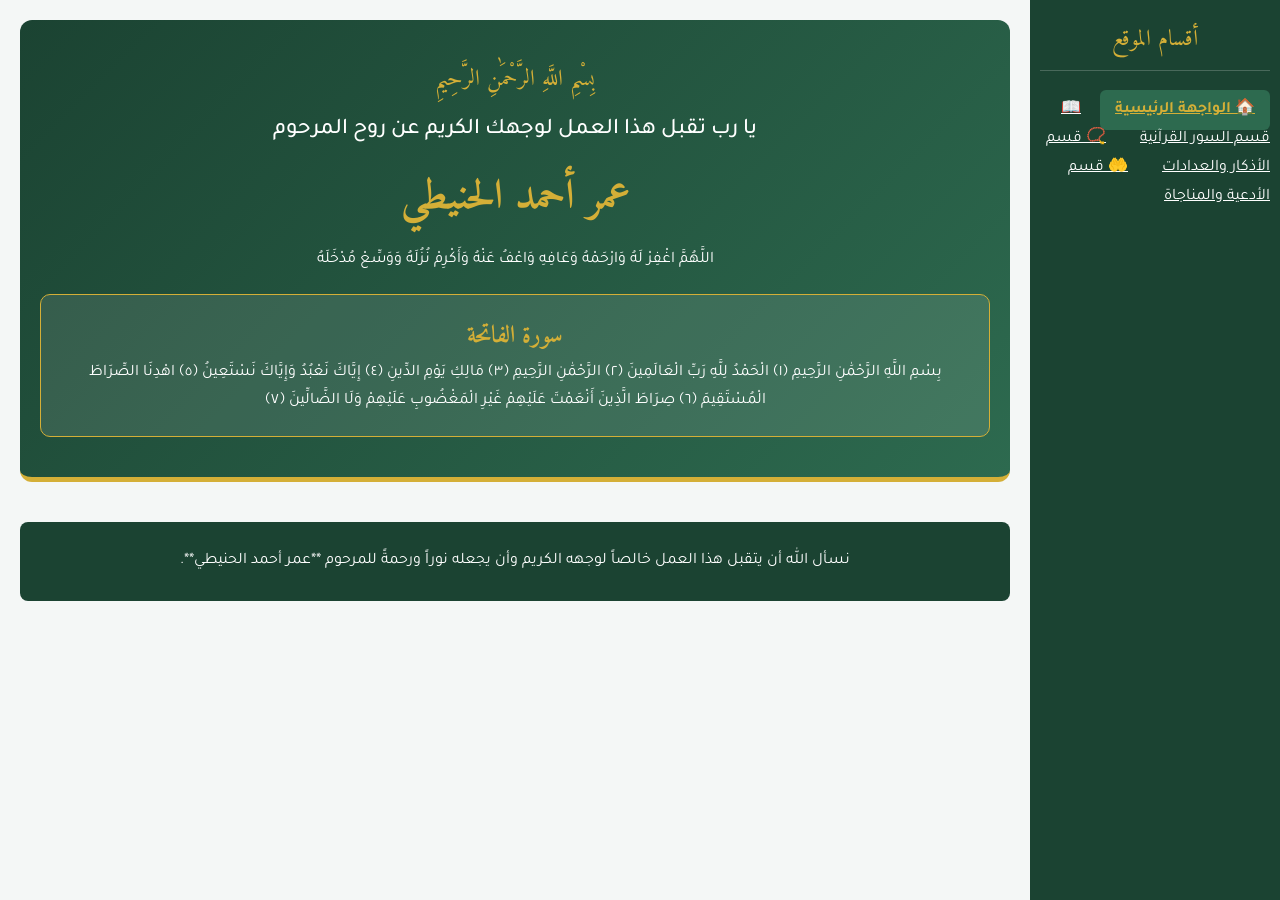
==== commit 763d6ddd: "Update index.html" ====
--- a/index.html
+++ b/index.html
@@ -11,27 +11,25 @@
 </head>
 <body>
 
-    <!-- القائمة الجانبية للشريط التنقلي -->
+    <!-- الشريط الجانبي للتنقل الفخم -->
     <aside class="sidebar">
         <div class="sidebar-title">أقسام الموقع</div>
-        <button class="nav-btn active" onclick="showSection('hero-section')">🏠 الواجهة الرئيسية</button>
-        <button class="nav-btn" onclick="showSection('surahs-section')">📖 قسم السور القرآنية</button>
-        <button class="nav-btn" onclick="showSection('adhkar-section')">📿 قسم الأذكار والعدادات</button>
-        <button class="nav-btn" onclick="showSection('duas-section')">🤲 قسم الأدعية والمناجاة</button>
+        <a href="index.html" class="nav-btn active">🏠 الواجهة الرئيسية</a>
+        <a href="surahs.html" class="nav-btn">📖 قسم السور القرآنية</a>
+        <a href="adhkar.html" class="nav-btn">📿 قسم الأذكار والعدادات</a>
+        <a href="duas.html" class="nav-btn">🤲 قسم الأدعية والمناجاة</a>
     </aside>
 
     <!-- المحتوى الرئيسي -->
     <div class="main-content">
-
-        <!-- واجهة الموقع الرئيسية -->
-        <header id="hero-section" class="hero section-block">
+        <header class="hero">
             <div class="container">
                 <span class="bismillah">بِسْمِ اللَّهِ الرَّحْمَٰنِ الرَّحِيمِ</span>
                 <h1 class="welcome-msg">يا رب تقبل هذا العمل لوجهك الكريم عن روح المرحوم</h1>
                 <h2 class="name">عمر أحمد الحنيطي</h2>
                 <p class="dua-header">اللَّهُمَّ اغْفِرْ لَهُ وَارْحَمْهُ وَعَافِهِ وَاعْفُ عَنْهُ وَأَكْرِمْ نُزُلَهُ وَوَسِّعْ مُدْخَلَهُ</p>
 
-                <!-- سورة الفاتحة في الواجهة الرئيسية -->
+                <!-- سورة الفاتحة -->
                 <div class="fatiha-box">
                     <h3>سورة الفاتحة</h3>
                     <div class="quran-text">
@@ -41,48 +39,11 @@
             </div>
         </header>
 
-        <!-- 1. قسم السور القرآنية -->
-        <section id="surahs-section" class="card section-block hidden">
-            <h2><span class="icon">📖</span> السور القرآنية مكتوبة ومسموعة (بأصوات عدة قراء)</h2>
-            <div class="quran-container">
-
-                <!-- سورة الكهف -->
-                <div class="quran-item">
-                    <h3>سورة الكهف</h3>
-                    <div class="reciter-select">
-                        <label>اختر القارئ: </label>
-                        <select onchange="changeAudio('kahf', this.value)">
-                            <option value="https://server6.mp3quran.net/thubti/018.mp3">عبد الباسط عبد الصمد</option>
-                            <option value="https://server8.mp3quran.net/afs/018.mp3">مشاري العفاسي</option>
-                            <option value="https://server13.mp3quran.net/hussary/018.mp3">محمود خليل الحصري</option>
-                        </select>
-                    </div>
-                    <audio id="audio-kahf" controls preload="none">
-                        <source src="https://server6.mp3quran.net/thubti/018.mp3" type="audio/mpeg">
-                    </audio>
-                </div>
-
-                <!-- سورة يس -->
-                <div class="quran-item">
-                    <h3>سورة يس</h3>
-                    <div class="reciter-select">
-                        <label>اختر القارئ: </label>
-                        <select onchange="changeAudio('yasin', this.value)">
-                            <option value="https://server6.mp3quran.net/thubti/036.mp3">عبد الباسط عبد الصمد</option>
-                            <option value="https://server8.mp3quran.net/afs/036.mp3">مشاري العفاسي</option>
-                            <option value="https://server13.mp3quran.net/hussary/036.mp3">محمود خليل الحصري</option>
-                        </select>
-                    </div>
-                    <audio id="audio-yasin" controls preload="none">
-                        <source src="https://server6.mp3quran.net/thubti/036.mp3" type="audio/mpeg">
-                    </audio>
-                </div>
-
-                <!-- سورة الملك -->
-                <div class="quran-item">
-                    <h3>سورة الملك</h3>
-                    <div class="reciter-select">
-                        <label>اختر القارئ: </label>
-                        <select onchange="changeAudio('mulk', this.value)">
-                            <option value="https://server6.mp3quran.net/thubti/067.mp3">عبد الباسط عبد الصمد</option>
-                            <option value="
+        <footer>
+            <div class="container">
+                <p>نسأل الله أن يتقبل هذا العمل خالصاً لوجهه الكريم وأن يجعله نوراً ورحمةً للمرحوم **عمر أحمد الحنيطي**.</p>
+            </div>
+        </footer>
+    </div>
+</body>
+</html>
--- a/style.css
+++ b/style.css
@@ -8,45 +8,94 @@
 }
 
 * { box-sizing: border-box; margin: 0; padding: 0; }
-body { font-family: 'Tajawal', sans-serif; background-color: var(--bg-color); color: var(--text-color); line-height: 1.8; }
-.container { max-width: 1100px; margin: 0 auto; padding: 0 20px; }
+body { font-family: 'Tajawal', sans-serif; background-color: var(--bg-color); color: var(--text-color); line-height: 1.8; display: flex; }
+
+/* الشريط الجانبي للتنقل */
+.sidebar {
+    width: 250px;
+    background: var(--primary-color);
+    color: white;
+    min-height: 100vh;
+    padding: 20px 10px;
+    position: fixed;
+    right: 0;
+    top: 0;
+}
+
+.sidebar-title {
+    font-family: 'Amiri', serif;
+    font-size: 1.4rem;
+    color: var(--accent-color);
+    text-align: center;
+    margin-bottom: 25px;
+    border-bottom: 1px solid rgba(255,255,255,0.2);
+    padding-bottom: 10px;
+}
+
+.nav-btn {
+    width: 100%;
+    background: none;
+    border: none;
+    color: white;
+    padding: 12px 15px;
+    text-align: right;
+    font-size: 1rem;
+    cursor: pointer;
+    border-radius: 6px;
+    margin-bottom: 8px;
+    transition: background 0.3s;
+    font-family: 'Tajawal', sans-serif;
+}
+
+.nav-btn:hover, .nav-btn.active {
+    background: var(--secondary-color);
+    color: var(--accent-color);
+    font-weight: bold;
+}
+
+/* المحتوى الرئيسي */
+.main-content {
+    margin-right: 250px;
+    width: calc(100% - 250px);
+    padding: 20px;
+}
+
+.hidden { display: none; }
 
 .hero {
     background: linear-gradient(135deg, var(--primary-color), var(--secondary-color));
-    color: #ffffff; text-align: center; padding: 50px 20px; border-bottom: 5px solid var(--accent-color);
+    color: #ffffff; text-align: center; padding: 40px 20px; border-radius: 12px; border-bottom: 5px solid var(--accent-color); margin-bottom: 25px;
 }
 .bismillah { font-family: 'Amiri', serif; font-size: 1.4rem; color: var(--accent-color); display: block; }
-.hero h1 { font-size: 1.6rem; font-weight: 500; }
-.hero .name { font-family: 'Amiri', serif; font-size: 2.8rem; color: var(--accent-color); margin: 10px 0; }
-.dua-header { font-size: 1.1rem; opacity: 0.9; }
+.welcome-msg { font-size: 1.4rem; font-weight: 500; margin-top: 10px; }
+.hero .name { font-family: 'Amiri', serif; font-size: 2.6rem; color: var(--accent-color); margin: 10px 0; }
 
-.card { background: var(--card-bg); border-radius: 12px; padding: 30px; margin: 30px 0; box-shadow: 0 5px 15px rgba(0,0,0,0.05); }
+.fatiha-box { background: rgba(255,255,255,0.1); padding: 20px; border-radius: 10px; margin-top: 20px; border: 1px solid var(--accent-color); }
+.fatiha-box h3 { font-family: 'Amiri', serif; color: var(--accent-color); font-size: 1.5rem; }
+
+.card { background: var(--card-bg); border-radius: 12px; padding: 30px; box-shadow: 0 5px 15px rgba(0,0,0,0.05); }
 .card h2 { font-family: 'Amiri', serif; color: var(--primary-color); border-bottom: 2px solid #eee; padding-bottom: 10px; margin-bottom: 25px; font-size: 1.8rem; }
 
-.sub-header { font-family: 'Amiri', serif; color: var(--secondary-color); font-size: 1.4rem; margin-bottom: 15px; border-right: 4px solid var(--accent-color); padding-right: 10px; }
+.sub-header { font-family: 'Amiri', serif; color: var(--secondary-color); font-size: 1.3rem; margin-bottom: 15px; border-right: 4px solid var(--accent-color); padding-right: 10px; }
 
 .quran-item { background: #fafafa; border-right: 4px solid var(--secondary-color); padding: 20px; margin-bottom: 20px; border-radius: 8px; }
-.reciter-select { margin-bottom: 10px; font-weight: bold; }
 .reciter-select select { padding: 5px 10px; border-radius: 4px; border: 1px solid #ccc; font-family: 'Tajawal', sans-serif; }
-.quran-item audio { width: 100%; margin-bottom: 15px; }
-.quran-text { font-family: 'Amiri', serif; font-size: 1.3rem; color: #333; line-height: 2.2; background: #fff; padding: 15px; border-radius: 6px; border: 1px solid #eee; }
+.quran-item audio { width: 100%; margin-top: 10px; }
 
-.counter-grid { display: grid; grid-template-columns: repeat(auto-fit, minmax(280px, 1fr)); gap: 20px; }
+.counter-grid { display: grid; grid-template-columns: repeat(auto-fit, minmax(260px, 1fr)); gap: 20px; }
 .counter-card { background: #fdfdfd; border: 1px solid #e0e0e0; border-radius: 10px; padding: 20px; text-align: center; }
 
 .target-badge { display: inline-block; background: #e8f5e9; color: var(--primary-color); padding: 3px 12px; border-radius: 20px; font-size: 0.85rem; font-weight: bold; margin-bottom: 10px; }
-.dhikr-text { font-family: 'Amiri', serif; font-size: 1.25rem; font-weight: bold; color: var(--secondary-color); min-height: 55px; display: flex; align-items: center; justify-content: center; }
+.dhikr-text { font-family: 'Amiri', serif; font-size: 1.2rem; font-weight: bold; color: var(--secondary-color); min-height: 50px; display: flex; align-items: center; justify-content: center; }
 
 .count-display { font-size: 2rem; font-weight: bold; color: var(--accent-color); margin: 10px 0; }
 .progress-bar { width: 100%; height: 8px; background: #eee; border-radius: 4px; overflow: hidden; margin-bottom: 15px; }
 .progress-fill { height: 100%; width: 0%; background: var(--accent-color); transition: width 0.3s ease; }
 
-.btn-count { width: 100%; background-color: var(--primary-color); color: white; border: none; padding: 12px; font-size: 1.1rem; font-weight: bold; border-radius: 6px; cursor: pointer; }
-.btn-count:hover { background-color: var(--secondary-color); }
+.btn-count { width: 100%; background-color: var(--primary-color); color: white; border: none; padding: 10px; font-size: 1rem; font-weight: bold; border-radius: 6px; cursor: pointer; }
 .btn-reset { background: none; border: none; color: #888; font-size: 0.85rem; margin-top: 8px; cursor: pointer; text-decoration: underline; }
 
-.dua-grid { display: grid; grid-template-columns: repeat(auto-fit, minmax(300px, 1fr)); gap: 15px; }
+.dua-grid { display: grid; grid-template-columns: repeat(auto-fit, minmax(280px, 1fr)); gap: 15px; }
 .dua-box { background: #fafafa; border-right: 4px solid var(--accent-color); padding: 15px; border-radius: 6px; font-family: 'Amiri', serif; font-size: 1.2rem; }
-.dua-num { font-weight: bold; color: var(--primary-color); margin-left: 8px; }
 
-footer { text-align: center; padding: 25px 0; background: var(--primary-color); color: white; margin-top: 40px; }
+footer { text-align: center; padding: 25px 0; background: var(--primary-color); color: white; margin-top: 40px; border-radius: 8px; }
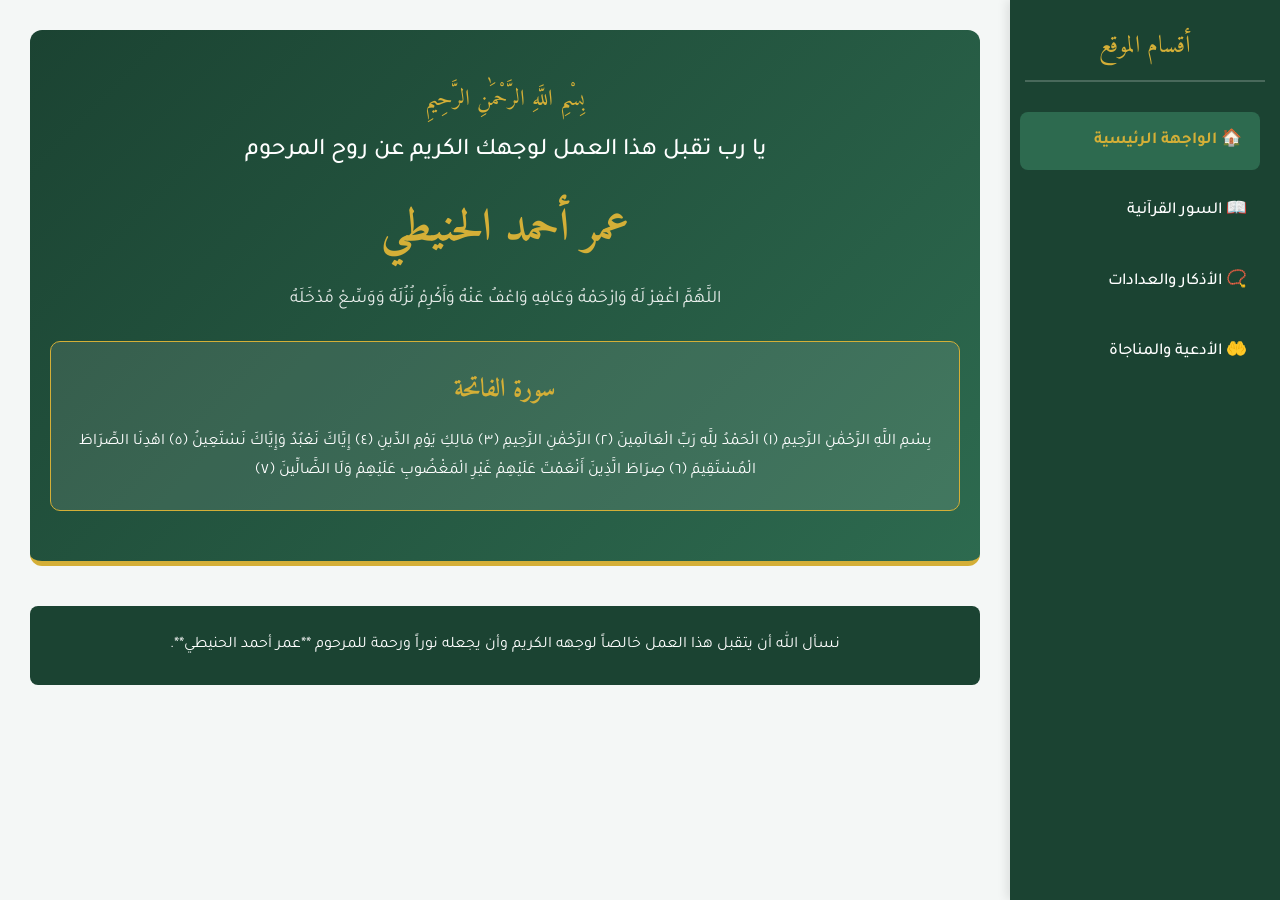
==== commit eac67c3f: "Update index.html" ====
--- a/index.html
+++ b/index.html
@@ -11,13 +11,13 @@
 </head>
 <body>
 
-    <!-- الشريط الجانبي للتنقل الفخم -->
+    <!-- الشريط الجانبي المرتب -->
     <aside class="sidebar">
         <div class="sidebar-title">أقسام الموقع</div>
         <a href="index.html" class="nav-btn active">🏠 الواجهة الرئيسية</a>
-        <a href="surahs.html" class="nav-btn">📖 قسم السور القرآنية</a>
-        <a href="adhkar.html" class="nav-btn">📿 قسم الأذكار والعدادات</a>
-        <a href="duas.html" class="nav-btn">🤲 قسم الأدعية والمناجاة</a>
+        <a href="surahs.html" class="nav-btn">📖 السور القرآنية</a>
+        <a href="adhkar.html" class="nav-btn">📿 الأذكار والعدادات</a>
+        <a href="duas.html" class="nav-btn">🤲 الأدعية والمناجاة</a>
     </aside>
 
     <!-- المحتوى الرئيسي -->
@@ -41,7 +41,7 @@
 
         <footer>
             <div class="container">
-                <p>نسأل الله أن يتقبل هذا العمل خالصاً لوجهه الكريم وأن يجعله نوراً ورحمةً للمرحوم **عمر أحمد الحنيطي**.</p>
+                <p>نسأل الله أن يتقبل هذا العمل خالصاً لوجهه الكريم وأن يجعله نوراً ورحمة للمرحوم **عمر أحمد الحنيطي**.</p>
             </div>
         </footer>
     </div>
--- a/style.css
+++ b/style.css
@@ -10,92 +10,105 @@
 * { box-sizing: border-box; margin: 0; padding: 0; }
 body { font-family: 'Tajawal', sans-serif; background-color: var(--bg-color); color: var(--text-color); line-height: 1.8; display: flex; }
 
-/* الشريط الجانبي للتنقل */
+/* الشريط الجانبي المرتب */
 .sidebar {
-    width: 250px;
+    width: 270px;
     background: var(--primary-color);
     color: white;
     min-height: 100vh;
-    padding: 20px 10px;
+    padding: 25px 15px;
     position: fixed;
     right: 0;
     top: 0;
+    box-shadow: -3px 0 10px rgba(0,0,0,0.1);
 }
 
 .sidebar-title {
     font-family: 'Amiri', serif;
-    font-size: 1.4rem;
+    font-size: 1.5rem;
     color: var(--accent-color);
     text-align: center;
-    margin-bottom: 25px;
-    border-bottom: 1px solid rgba(255,255,255,0.2);
-    padding-bottom: 10px;
+    margin-bottom: 30px;
+    border-bottom: 2px solid rgba(255,255,255,0.2);
+    padding-bottom: 12px;
 }
 
 .nav-btn {
+    display: block;
     width: 100%;
-    background: none;
+    background: transparent;
     border: none;
     color: white;
-    padding: 12px 15px;
+    padding: 14px 18px;
     text-align: right;
-    font-size: 1rem;
+    font-size: 1.05rem;
+    text-decoration: none;
     cursor: pointer;
-    border-radius: 6px;
-    margin-bottom: 8px;
-    transition: background 0.3s;
+    border-radius: 8px;
+    margin-bottom: 12px;
+    transition: all 0.3s ease;
     font-family: 'Tajawal', sans-serif;
+    font-weight: 500;
 }
 
 .nav-btn:hover, .nav-btn.active {
     background: var(--secondary-color);
     color: var(--accent-color);
     font-weight: bold;
+    transform: translateX(-5px);
 }
 
 /* المحتوى الرئيسي */
 .main-content {
-    margin-right: 250px;
-    width: calc(100% - 250px);
-    padding: 20px;
+    margin-right: 270px;
+    width: calc(100% - 270px);
+    padding: 30px;
 }
-
-.hidden { display: none; }
 
 .hero {
     background: linear-gradient(135deg, var(--primary-color), var(--secondary-color));
-    color: #ffffff; text-align: center; padding: 40px 20px; border-radius: 12px; border-bottom: 5px solid var(--accent-color); margin-bottom: 25px;
+    color: #ffffff; text-align: center; padding: 50px 20px; border-radius: 12px; border-bottom: 5px solid var(--accent-color); margin-bottom: 30px;
 }
-.bismillah { font-family: 'Amiri', serif; font-size: 1.4rem; color: var(--accent-color); display: block; }
-.welcome-msg { font-size: 1.4rem; font-weight: 500; margin-top: 10px; }
-.hero .name { font-family: 'Amiri', serif; font-size: 2.6rem; color: var(--accent-color); margin: 10px 0; }
+.bismillah { font-family: 'Amiri', serif; font-size: 1.4rem; color: var(--accent-color); display: block; margin-bottom: 10px; }
+.welcome-msg { font-size: 1.5rem; font-weight: 500; margin-top: 10px; }
+.hero .name { font-family: 'Amiri', serif; font-size: 2.8rem; color: var(--accent-color); margin: 15px 0; }
+.dua-header { font-size: 1.1rem; opacity: 0.9; }
 
-.fatiha-box { background: rgba(255,255,255,0.1); padding: 20px; border-radius: 10px; margin-top: 20px; border: 1px solid var(--accent-color); }
-.fatiha-box h3 { font-family: 'Amiri', serif; color: var(--accent-color); font-size: 1.5rem; }
+.fatiha-box { background: rgba(255,255,255,0.1); padding: 25px; border-radius: 10px; margin-top: 25px; border: 1px solid var(--accent-color); text-align: center; }
+.fatiha-box h3 { font-family: 'Amiri', serif; color: var(--accent-color); font-size: 1.6rem; margin-bottom: 15px; }
 
-.card { background: var(--card-bg); border-radius: 12px; padding: 30px; box-shadow: 0 5px 15px rgba(0,0,0,0.05); }
+.card { background: var(--card-bg); border-radius: 12px; padding: 30px; margin-bottom: 30px; box-shadow: 0 5px 15px rgba(0,0,0,0.05); }
 .card h2 { font-family: 'Amiri', serif; color: var(--primary-color); border-bottom: 2px solid #eee; padding-bottom: 10px; margin-bottom: 25px; font-size: 1.8rem; }
 
-.sub-header { font-family: 'Amiri', serif; color: var(--secondary-color); font-size: 1.3rem; margin-bottom: 15px; border-right: 4px solid var(--accent-color); padding-right: 10px; }
+.sub-header { font-family: 'Amiri', serif; color: var(--secondary-color); font-size: 1.4rem; margin-top: 25px; margin-bottom: 15px; border-right: 4px solid var(--accent-color); padding-right: 10px; }
 
 .quran-item { background: #fafafa; border-right: 4px solid var(--secondary-color); padding: 20px; margin-bottom: 20px; border-radius: 8px; }
-.reciter-select select { padding: 5px 10px; border-radius: 4px; border: 1px solid #ccc; font-family: 'Tajawal', sans-serif; }
+.reciter-select { margin-bottom: 10px; font-weight: bold; }
+.reciter-select select { padding: 6px 12px; border-radius: 4px; border: 1px solid #ccc; font-family: 'Tajawal', sans-serif; }
 .quran-item audio { width: 100%; margin-top: 10px; }
 
-.counter-grid { display: grid; grid-template-columns: repeat(auto-fit, minmax(260px, 1fr)); gap: 20px; }
+.counter-grid { display: grid; grid-template-columns: repeat(auto-fit, minmax(280px, 1fr)); gap: 20px; }
 .counter-card { background: #fdfdfd; border: 1px solid #e0e0e0; border-radius: 10px; padding: 20px; text-align: center; }
 
 .target-badge { display: inline-block; background: #e8f5e9; color: var(--primary-color); padding: 3px 12px; border-radius: 20px; font-size: 0.85rem; font-weight: bold; margin-bottom: 10px; }
-.dhikr-text { font-family: 'Amiri', serif; font-size: 1.2rem; font-weight: bold; color: var(--secondary-color); min-height: 50px; display: flex; align-items: center; justify-content: center; }
+.dhikr-text { font-family: 'Amiri', serif; font-size: 1.2rem; font-weight: bold; color: var(--secondary-color); min-height: 60px; display: flex; align-items: center; justify-content: center; }
 
 .count-display { font-size: 2rem; font-weight: bold; color: var(--accent-color); margin: 10px 0; }
 .progress-bar { width: 100%; height: 8px; background: #eee; border-radius: 4px; overflow: hidden; margin-bottom: 15px; }
 .progress-fill { height: 100%; width: 0%; background: var(--accent-color); transition: width 0.3s ease; }
 
-.btn-count { width: 100%; background-color: var(--primary-color); color: white; border: none; padding: 10px; font-size: 1rem; font-weight: bold; border-radius: 6px; cursor: pointer; }
+.btn-count { width: 100%; background-color: var(--primary-color); color: white; border: none; padding: 12px; font-size: 1.05rem; font-weight: bold; border-radius: 6px; cursor: pointer; transition: background 0.2s; }
+.btn-count:hover { background-color: var(--secondary-color); }
 .btn-reset { background: none; border: none; color: #888; font-size: 0.85rem; margin-top: 8px; cursor: pointer; text-decoration: underline; }
 
-.dua-grid { display: grid; grid-template-columns: repeat(auto-fit, minmax(280px, 1fr)); gap: 15px; }
+.dua-grid { display: grid; grid-template-columns: repeat(auto-fit, minmax(300px, 1fr)); gap: 15px; }
 .dua-box { background: #fafafa; border-right: 4px solid var(--accent-color); padding: 15px; border-radius: 6px; font-family: 'Amiri', serif; font-size: 1.2rem; }
+.dua-num { font-weight: bold; color: var(--primary-color); margin-left: 8px; }
 
 footer { text-align: center; padding: 25px 0; background: var(--primary-color); color: white; margin-top: 40px; border-radius: 8px; }
+
+@media (max-width: 768px) {
+    body { flex-direction: column; }
+    .sidebar { width: 100%; position: relative; min-height: auto; }
+    .main-content { margin-right: 0; width: 100%; padding: 15px; }
+}
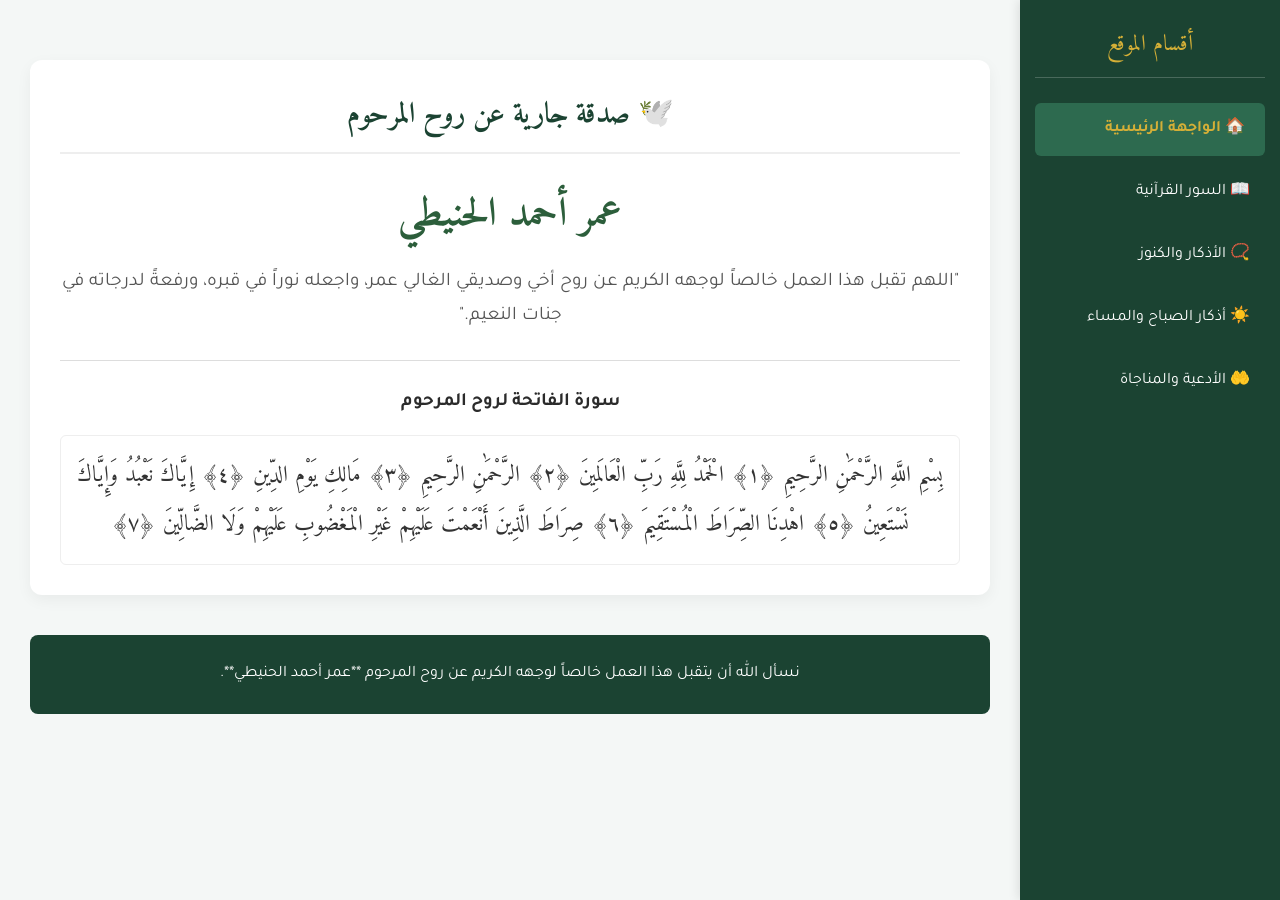
==== commit fbf915f6: "Update index.html" ====
--- a/index.html
+++ b/index.html
@@ -3,7 +3,7 @@
 <head>
     <meta charset="UTF-8">
     <meta name="viewport" content="width=device-width, initial-scale=1.0">
-    <title>صدقة جارية عن روح المرحوم عمر أحمد الحنيطي</title>
+    <title>صدقة جارية - عمر أحمد الحنيطي</title>
     <link rel="stylesheet" href="style.css">
     <link rel="preconnect" href="https://fonts.googleapis.com">
     <link rel="preconnect" href="https://fonts.gstatic.com" crossorigin>
@@ -11,37 +11,34 @@
 </head>
 <body>
 
-    <!-- الشريط الجانبي المرتب -->
     <aside class="sidebar">
         <div class="sidebar-title">أقسام الموقع</div>
         <a href="index.html" class="nav-btn active">🏠 الواجهة الرئيسية</a>
         <a href="surahs.html" class="nav-btn">📖 السور القرآنية</a>
-        <a href="adhkar.html" class="nav-btn">📿 الأذكار والعدادات</a>
+        <a href="adhkar.html" class="nav-btn">📿 الأذكار والكنوز</a>
+        <a href="morning-evening.html" class="nav-btn">☀️ أذكار الصباح والمساء</a>
         <a href="duas.html" class="nav-btn">🤲 الأدعية والمناجاة</a>
     </aside>
 
-    <!-- المحتوى الرئيسي -->
     <div class="main-content">
-        <header class="hero">
-            <div class="container">
-                <span class="bismillah">بِسْمِ اللَّهِ الرَّحْمَٰنِ الرَّحِيمِ</span>
-                <h1 class="welcome-msg">يا رب تقبل هذا العمل لوجهك الكريم عن روح المرحوم</h1>
-                <h2 class="name">عمر أحمد الحنيطي</h2>
-                <p class="dua-header">اللَّهُمَّ اغْفِرْ لَهُ وَارْحَمْهُ وَعَافِهِ وَاعْفُ عَنْهُ وَأَكْرِمْ نُزُلَهُ وَوَسِّعْ مُدْخَلَهُ</p>
-
-                <!-- سورة الفاتحة -->
-                <div class="fatiha-box">
-                    <h3>سورة الفاتحة</h3>
-                    <div class="quran-text">
-                        <p>بِسْمِ اللَّهِ الرَّحْمَٰنِ الرَّحِيمِ ﴿١﴾ الْحَمْدُ لِلَّهِ رَبِّ الْعَالَمِينَ ﴿٢﴾ الرَّحْمَٰنِ الرَّحِيمِ ﴿٣﴾ مَالِكِ يَوْمِ الدِّينِ ﴿٤﴾ إِيَّاكَ نَعْبُدُ وَإِيَّاكَ نَسْتَعِينُ ﴿٥﴾ اهْدِنَا الصِّرَاطَ الْمُسْتَقِيمَ ﴿٦﴾ صِرَاطَ الَّذِينَ أَنْعَمْتَ عَلَيْهِمْ غَيْرِ الْمَغْضُوبِ عَلَيْهِمْ وَلَا الضَّالِّينَ ﴿٧﴾</p>
-                    </div>
+        <main class="container" style="padding-top: 30px;">
+            <section class="card" style="text-align: center;">
+                <h2><span class="icon">🕊️</span> صدقة جارية عن روح المرحوم</h2>
+                <h1 style="color: #2c5e3b; font-size: 2.5rem; margin: 15px 0; font-family: 'Amiri', serif;">عمر أحمد الحنيطي</h1>
+                <p style="font-size: 1.2rem; color: #555; line-height: 1.8;">
+                    "اللهم تقبل هذا العمل خالصاً لوجهه الكريم عن روح أخي وصديقي الغالي عمر، واجعله نوراً في قبره، ورفعةً لدرجاته في جنات النعيم."
+                </p>
+                <hr style="margin: 25px 0; border: 0; border-top: 1px solid #ddd;">
+                <h3>سورة الفاتحة لروح المرحوم</h3>
+                <div class="quran-text" style="font-size: 1.4rem; line-height: 2.2; margin-top: 15px;">
+                    <p>بِسْمِ اللَّهِ الرَّحْمَٰنِ الرَّحِيمِ ﴿١﴾ الْحَمْدُ لِلَّهِ رَبِّ الْعَالَمِينَ ﴿٢﴾ الرَّحْمَٰنِ الرَّحِيمِ ﴿٣﴾ مَالِكِ يَوْمِ الدِّينِ ﴿٤﴾ إِيَّاكَ نَعْبُدُ وَإِيَّاكَ نَسْتَعِينُ ﴿٥﴾ اهْدِنَا الصِّرَاطَ الْمُسْتَقِيمَ ﴿٦﴾ صِرَاطَ الَّذِينَ أَنْعَمْتَ عَلَيْهِمْ غَيْرِ الْمَغْضُوبِ عَلَيْهِمْ وَلَا الضَّالِّينَ ﴿٧﴾</p>
                 </div>
-            </div>
-        </header>
+            </section>
+        </main>
 
         <footer>
             <div class="container">
-                <p>نسأل الله أن يتقبل هذا العمل خالصاً لوجهه الكريم وأن يجعله نوراً ورحمة للمرحوم **عمر أحمد الحنيطي**.</p>
+                <p>نسأل الله أن يتقبل هذا العمل خالصاً لوجهه الكريم عن روح المرحوم **عمر أحمد الحنيطي**.</p>
             </div>
         </footer>
     </div>
--- a/style.css
+++ b/style.css
@@ -10,9 +10,9 @@
 * { box-sizing: border-box; margin: 0; padding: 0; }
 body { font-family: 'Tajawal', sans-serif; background-color: var(--bg-color); color: var(--text-color); line-height: 1.8; display: flex; }
 
-/* الشريط الجانبي المرتب */
+/* الشريط الجانبي المرتب (حل مشكلة التداخل) */
 .sidebar {
-    width: 270px;
+    width: 260px;
     background: var(--primary-color);
     color: white;
     min-height: 100vh;
@@ -20,16 +20,17 @@
     position: fixed;
     right: 0;
     top: 0;
-    box-shadow: -3px 0 10px rgba(0,0,0,0.1);
+    box-shadow: -2px 0 10px rgba(0,0,0,0.1);
+    z-index: 1000;
 }
 
 .sidebar-title {
     font-family: 'Amiri', serif;
-    font-size: 1.5rem;
+    font-size: 1.4rem;
     color: var(--accent-color);
     text-align: center;
-    margin-bottom: 30px;
-    border-bottom: 2px solid rgba(255,255,255,0.2);
+    margin-bottom: 25px;
+    border-bottom: 1px solid rgba(255,255,255,0.2);
     padding-bottom: 12px;
 }
 
@@ -39,76 +40,72 @@
     background: transparent;
     border: none;
     color: white;
-    padding: 14px 18px;
+    padding: 12px 15px;
     text-align: right;
-    font-size: 1.05rem;
+    font-size: 1rem;
     text-decoration: none;
     cursor: pointer;
-    border-radius: 8px;
-    margin-bottom: 12px;
+    border-radius: 6px;
+    margin-bottom: 10px;
     transition: all 0.3s ease;
     font-family: 'Tajawal', sans-serif;
-    font-weight: 500;
+    white-space: nowrap;
 }
 
 .nav-btn:hover, .nav-btn.active {
     background: var(--secondary-color);
     color: var(--accent-color);
     font-weight: bold;
-    transform: translateX(-5px);
+    padding-right: 20px;
 }
 
 /* المحتوى الرئيسي */
 .main-content {
-    margin-right: 270px;
-    width: calc(100% - 270px);
+    margin-right: 260px;
+    width: calc(100% - 260px);
     padding: 30px;
 }
 
 .hero {
     background: linear-gradient(135deg, var(--primary-color), var(--secondary-color));
-    color: #ffffff; text-align: center; padding: 50px 20px; border-radius: 12px; border-bottom: 5px solid var(--accent-color); margin-bottom: 30px;
+    color: #ffffff; text-align: center; padding: 50px 20px; border-radius: 12px; border-bottom: 5px solid var(--accent-color); margin-bottom: 25px;
 }
-.bismillah { font-family: 'Amiri', serif; font-size: 1.4rem; color: var(--accent-color); display: block; margin-bottom: 10px; }
+.bismillah { font-family: 'Amiri', serif; font-size: 1.4rem; color: var(--accent-color); display: block; }
 .welcome-msg { font-size: 1.5rem; font-weight: 500; margin-top: 10px; }
-.hero .name { font-family: 'Amiri', serif; font-size: 2.8rem; color: var(--accent-color); margin: 15px 0; }
+.hero .name { font-family: 'Amiri', serif; font-size: 2.8rem; color: var(--accent-color); margin: 10px 0; }
 .dua-header { font-size: 1.1rem; opacity: 0.9; }
 
-.fatiha-box { background: rgba(255,255,255,0.1); padding: 25px; border-radius: 10px; margin-top: 25px; border: 1px solid var(--accent-color); text-align: center; }
-.fatiha-box h3 { font-family: 'Amiri', serif; color: var(--accent-color); font-size: 1.6rem; margin-bottom: 15px; }
+.fatiha-box { background: rgba(255,255,255,0.1); padding: 25px; border-radius: 10px; margin-top: 25px; border: 1px solid var(--accent-color); }
+.fatiha-box h3 { font-family: 'Amiri', serif; color: var(--accent-color); font-size: 1.6rem; margin-bottom: 10px; }
 
-.card { background: var(--card-bg); border-radius: 12px; padding: 30px; margin-bottom: 30px; box-shadow: 0 5px 15px rgba(0,0,0,0.05); }
+.card { background: var(--card-bg); border-radius: 12px; padding: 30px; box-shadow: 0 5px 15px rgba(0,0,0,0.05); margin-bottom: 30px; }
 .card h2 { font-family: 'Amiri', serif; color: var(--primary-color); border-bottom: 2px solid #eee; padding-bottom: 10px; margin-bottom: 25px; font-size: 1.8rem; }
 
-.sub-header { font-family: 'Amiri', serif; color: var(--secondary-color); font-size: 1.4rem; margin-top: 25px; margin-bottom: 15px; border-right: 4px solid var(--accent-color); padding-right: 10px; }
+.sub-header { font-family: 'Amiri', serif; color: var(--secondary-color); font-size: 1.4rem; margin-bottom: 15px; border-right: 4px solid var(--accent-color); padding-right: 10px; }
 
 .quran-item { background: #fafafa; border-right: 4px solid var(--secondary-color); padding: 20px; margin-bottom: 20px; border-radius: 8px; }
 .reciter-select { margin-bottom: 10px; font-weight: bold; }
-.reciter-select select { padding: 6px 12px; border-radius: 4px; border: 1px solid #ccc; font-family: 'Tajawal', sans-serif; }
-.quran-item audio { width: 100%; margin-top: 10px; }
+.reciter-select select { padding: 5px 10px; border-radius: 4px; border: 1px solid #ccc; font-family: 'Tajawal', sans-serif; }
+.quran-item audio { width: 100%; margin-top: 5px; }
 
-.counter-grid { display: grid; grid-template-columns: repeat(auto-fit, minmax(280px, 1fr)); gap: 20px; }
+.quran-text { font-family: 'Amiri', serif; font-size: 1.3rem; color: #333; line-height: 2.2; background: #fff; padding: 15px; border-radius: 6px; border: 1px solid #eee; }
+
+.counter-grid { display: grid; grid-template-columns: repeat(auto-fit, minmax(260px, 1fr)); gap: 20px; }
 .counter-card { background: #fdfdfd; border: 1px solid #e0e0e0; border-radius: 10px; padding: 20px; text-align: center; }
 
 .target-badge { display: inline-block; background: #e8f5e9; color: var(--primary-color); padding: 3px 12px; border-radius: 20px; font-size: 0.85rem; font-weight: bold; margin-bottom: 10px; }
-.dhikr-text { font-family: 'Amiri', serif; font-size: 1.2rem; font-weight: bold; color: var(--secondary-color); min-height: 60px; display: flex; align-items: center; justify-content: center; }
+.dhikr-text { font-family: 'Amiri', serif; font-size: 1.2rem; font-weight: bold; color: var(--secondary-color); min-height: 50px; display: flex; align-items: center; justify-content: center; }
 
 .count-display { font-size: 2rem; font-weight: bold; color: var(--accent-color); margin: 10px 0; }
 .progress-bar { width: 100%; height: 8px; background: #eee; border-radius: 4px; overflow: hidden; margin-bottom: 15px; }
 .progress-fill { height: 100%; width: 0%; background: var(--accent-color); transition: width 0.3s ease; }
 
-.btn-count { width: 100%; background-color: var(--primary-color); color: white; border: none; padding: 12px; font-size: 1.05rem; font-weight: bold; border-radius: 6px; cursor: pointer; transition: background 0.2s; }
+.btn-count { width: 100%; background-color: var(--primary-color); color: white; border: none; padding: 10px; font-size: 1rem; font-weight: bold; border-radius: 6px; cursor: pointer; }
 .btn-count:hover { background-color: var(--secondary-color); }
 .btn-reset { background: none; border: none; color: #888; font-size: 0.85rem; margin-top: 8px; cursor: pointer; text-decoration: underline; }
 
-.dua-grid { display: grid; grid-template-columns: repeat(auto-fit, minmax(300px, 1fr)); gap: 15px; }
+.dua-grid { display: grid; grid-template-columns: repeat(auto-fit, minmax(280px, 1fr)); gap: 15px; }
 .dua-box { background: #fafafa; border-right: 4px solid var(--accent-color); padding: 15px; border-radius: 6px; font-family: 'Amiri', serif; font-size: 1.2rem; }
 .dua-num { font-weight: bold; color: var(--primary-color); margin-left: 8px; }
 
 footer { text-align: center; padding: 25px 0; background: var(--primary-color); color: white; margin-top: 40px; border-radius: 8px; }
-
-@media (max-width: 768px) {
-    body { flex-direction: column; }
-    .sidebar { width: 100%; position: relative; min-height: auto; }
-    .main-content { margin-right: 0; width: 100%; padding: 15px; }
-}
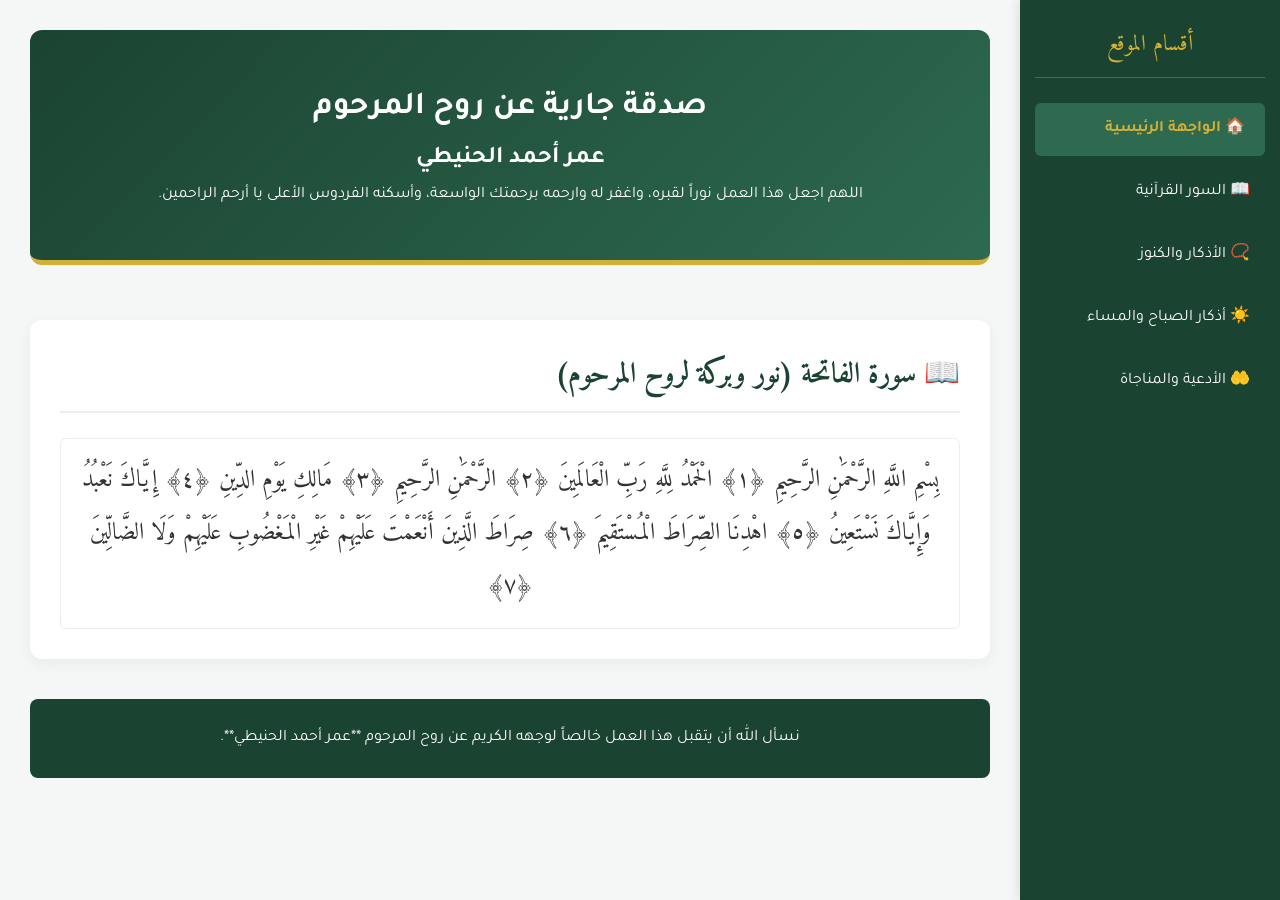
==== commit de428719: "Update index.html" ====
--- a/index.html
+++ b/index.html
@@ -21,17 +21,19 @@
     </aside>
 
     <div class="main-content">
+        <header class="hero">
+            <div class="container">
+                <h1>صدقة جارية عن روح المرحوم</h1>
+                <h2>عمر أحمد الحنيطي</h2>
+                <p>اللهم اجعل هذا العمل نوراً لقبره، واغفر له وارحمه برحمتك الواسعة، وأسكنه الفردوس الأعلى يا أرحم الراحمين.</p>
+            </div>
+        </header>
+
         <main class="container" style="padding-top: 30px;">
-            <section class="card" style="text-align: center;">
-                <h2><span class="icon">🕊️</span> صدقة جارية عن روح المرحوم</h2>
-                <h1 style="color: #2c5e3b; font-size: 2.5rem; margin: 15px 0; font-family: 'Amiri', serif;">عمر أحمد الحنيطي</h1>
-                <p style="font-size: 1.2rem; color: #555; line-height: 1.8;">
-                    "اللهم تقبل هذا العمل خالصاً لوجهه الكريم عن روح أخي وصديقي الغالي عمر، واجعله نوراً في قبره، ورفعةً لدرجاته في جنات النعيم."
-                </p>
-                <hr style="margin: 25px 0; border: 0; border-top: 1px solid #ddd;">
-                <h3>سورة الفاتحة لروح المرحوم</h3>
-                <div class="quran-text" style="font-size: 1.4rem; line-height: 2.2; margin-top: 15px;">
-                    <p>بِسْمِ اللَّهِ الرَّحْمَٰنِ الرَّحِيمِ ﴿١﴾ الْحَمْدُ لِلَّهِ رَبِّ الْعَالَمِينَ ﴿٢﴾ الرَّحْمَٰنِ الرَّحِيمِ ﴿٣﴾ مَالِكِ يَوْمِ الدِّينِ ﴿٤﴾ إِيَّاكَ نَعْبُدُ وَإِيَّاكَ نَسْتَعِينُ ﴿٥﴾ اهْدِنَا الصِّرَاطَ الْمُسْتَقِيمَ ﴿٦﴾ صِرَاطَ الَّذِينَ أَنْعَمْتَ عَلَيْهِمْ غَيْرِ الْمَغْضُوبِ عَلَيْهِمْ وَلَا الضَّالِّينَ ﴿٧﴾</p>
+            <section class="card">
+                <h2><span class="icon">📖</span> سورة الفاتحة (نور وبركة لروح المرحوم)</h2>
+                <div class="quran-text" style="font-size: 24px; text-align: center; line-height: 2.2;">
+                    بِسْمِ اللَّهِ الرَّحْمَٰنِ الرَّحِيمِ ﴿١﴾ الْحَمْدُ لِلَّهِ رَبِّ الْعَالَمِينَ ﴿٢﴾ الرَّحْمَٰنِ الرَّحِيمِ ﴿٣﴾ مَالِكِ يَوْمِ الدِّينِ ﴿٤﴾ إِيَّاكَ نَعْبُدُ وَإِيَّاكَ نَسْتَعِينُ ﴿٥﴾ اهْدِنَا الصِّرَاطَ الْمُسْتَقِيمَ ﴿٦﴾ صِرَاطَ الَّذِينَ أَنْعَمْتَ عَلَيْهِمْ غَيْرِ الْمَغْضُوبِ عَلَيْهِمْ وَلَا الضَّالِّينَ ﴿٧﴾
                 </div>
             </section>
         </main>
@@ -42,5 +44,7 @@
             </div>
         </footer>
     </div>
+
+    <script src="script.js"></script>
 </body>
 </html>
